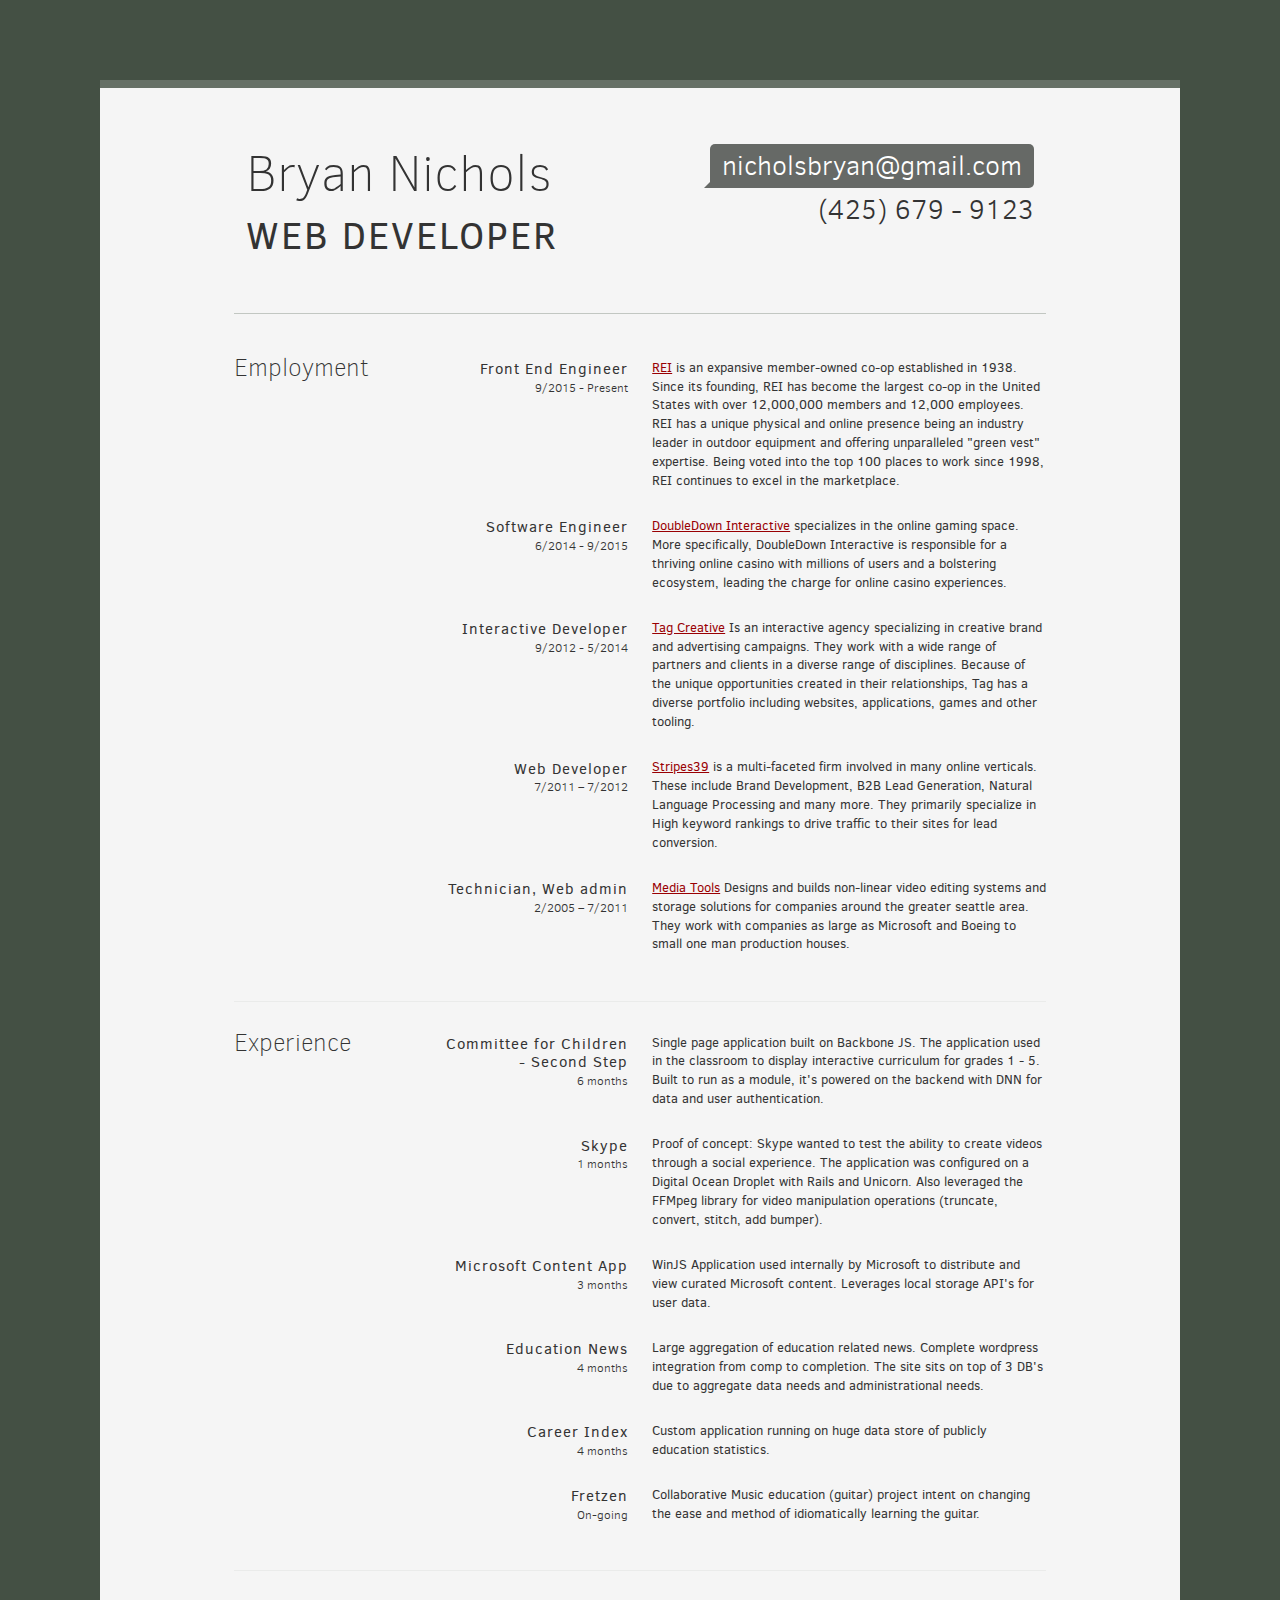
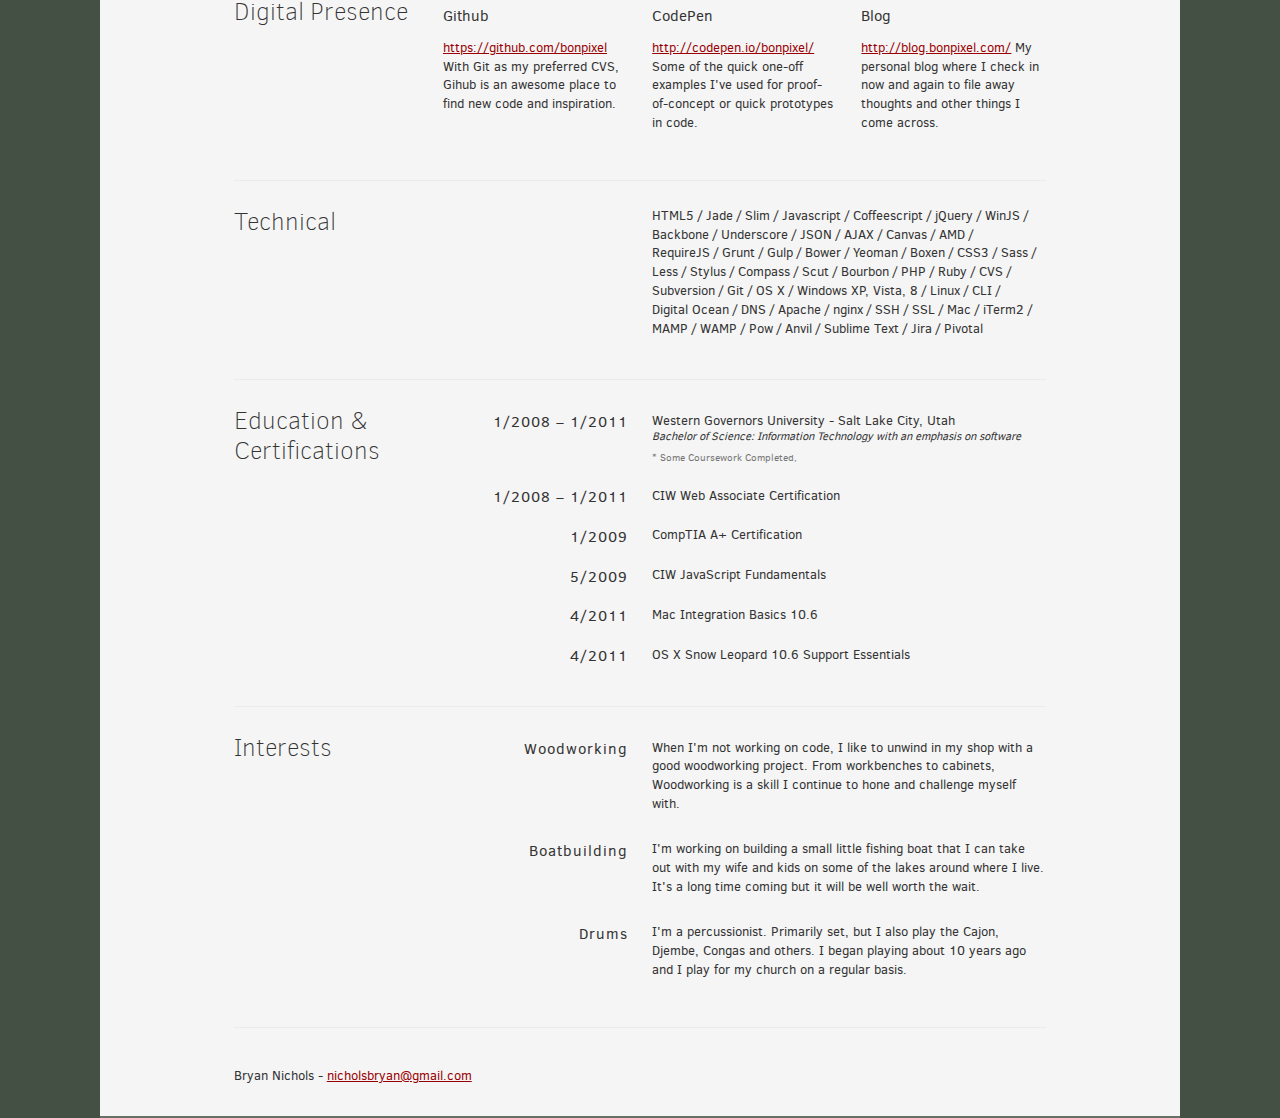
==== info.html @ 6a549ef8 "updating position title" ====
<!DOCTYPE html><html lang="en"><head><title>Bryan Nichols | Web Developer | nicholsbryan@gmail.com</title><meta http-equiv="content-type" content="text/html; charset=utf-8"><meta name="keywords" content=""><meta name="description" content=""><link rel="stylesheet" type="text/css" href="css/normalize.css" media="all"><link rel="stylesheet" type="text/css" href="css/foundation.min.css" media="all"><link rel="stylesheet" type="text/css" href="css/resume.css" media="all"></head><body><div id="doc"><div id="inner"><header id="hd" class="row"><div class="medium-6 small-12 columns"><h1>Bryan Nichols</h1><h2>Web Developer</h2></div><div class="medium-6 small-12 columns"><div class="contact-info"><h3 class="email"><a href="mailto:nicholsbryan@gmail.com" target="_blank" class="action">nicholsbryan@gmail.com</a></h3><h3 class="phone">(425) 679 - 9123</h3></div></div></header><div id="main"><section class="employment row"><div class="row"><div class="small-12 medium-3 columns"><h1>Employment</h1></div><div class="small-12 medium-3 columns"><div class="subtitle position"><h2>Front End Engineer</h2><h3>9/2015 - Present</h3></div></div><div class="medium-6 columns"><div class="description"><p><a href="https://www.rei.com/" target="_blank">REI</a> is an expansive member-owned co-op established in 1938. Since its founding, REI has become the largest co-op in the United States with over 12,000,000 members and 12,000 employees. REI has a unique physical and online presence being an industry leader in outdoor equipment and offering unparalleled "green vest" expertise. Being voted into the top 100 places to work since 1998, REI continues to excel in the marketplace.</p></div></div></div><div class="row"><div class="small-12 medium-3 columns">&nbsp;</div><div class="small-12 medium-3 columns"><div class="subtitle position"><h2>Software Engineer</h2><h3>6/2014 - 9/2015</h3></div></div><div class="medium-6 columns"><div class="description"><p><a href="http://doubledowninteractive.com/" target="_blank">DoubleDown Interactive</a> specializes in the online gaming space. More specifically, DoubleDown Interactive is responsible for a thriving online casino with millions of users and a bolstering ecosystem, leading the charge for online casino experiences.</p></div></div></div><div class="row"><div class="small-12 medium-3 columns">&nbsp;</div><div class="small-12 medium-3 columns"><div class="subtitle position"><h2>Interactive Developer</h2><h3>9/2012 - 5/2014</h3></div></div><div class="medium-6 columns"><div class="description"><p><a href="http://tagcreativestudio.com" target="_blank">Tag Creative</a> Is an interactive agency specializing in creative brand and advertising campaigns. They work with a wide range of partners and clients in a diverse range of disciplines. Because of the unique opportunities created in their relationships, Tag has a diverse portfolio including websites, applications, games and other tooling.</p></div></div></div><div class="row"><div class="small-12 medium-3 columns">&nbsp;</div><div class="small-12 medium-3 columns"><div class="subtitle position"><h2>Web Developer</h2><h3>7/2011 – 7/2012</h3></div></div><div class="medium-6 columns"><div class="description"><p><a href="http://www.stripes39.com/" target="_blank">Stripes39</a> is a multi-faceted firm involved in many online verticals. These include Brand Development, B2B Lead Generation, Natural Language Processing and many more. They primarily specialize in High keyword rankings to drive traffic to their sites for lead conversion.</p></div></div></div><div class="row"><div class="small-12 medium-3 columns">&nbsp;</div><div class="small-12 medium-3 columns"><div class="subtitle position"><h2>Technician, Web admin</h2><h3>2/2005 – 7/2011</h3></div></div><div class="medium-6 columns"><div class="description"><p><a href="http://www.media-tools.com/" target="_blank">Media Tools</a> Designs and builds non-linear video editing systems and storage solutions for companies around the greater seattle area. They work with companies as large as Microsoft and Boeing to small one man production houses.</p></div></div></div></section><section class="experience row"><div class="row"><div class="medium-3 columns"><h1>Experience</h1></div><div class="medium-3 columns"><div class="subtitle position"><h2>Committee for Children - Second Step</h2><h3>6 months</h3></div></div><div class="medium-6 columns"><div class="description"><p>Single page application built on Backbone JS. The application used in the classroom to display interactive curriculum for grades 1 - 5. Built to run as a module, it's powered on the backend with DNN for data and user authentication.</p></div></div></div><div class="row"><div class="small-12 medium-3 columns">&nbsp;</div><div class="small-12 medium-3 columns"><div class="subtitle position"><h2>Skype</h2><h3>1 months</h3></div></div><div class="medium-6 columns"><div class="description"><p>Proof of concept: Skype wanted to test the ability to create videos through a social experience. The application was configured on a Digital Ocean Droplet with Rails and Unicorn. Also leveraged the FFMpeg library for video manipulation operations (truncate, convert, stitch, add bumper).</p></div></div></div><div class="row"><div class="small-12 medium-3 columns">&nbsp;</div><div class="small-12 medium-3 columns"><div class="subtitle position"><h2>Microsoft Content App</h2><h3>3 months</h3></div></div><div class="medium-6 columns"><div class="description"><p>WinJS Application used internally by Microsoft to distribute and view curated Microsoft content. Leverages local storage API's for user data.</p></div></div></div><div class="row"><div class="small-12 medium-3 columns">&nbsp;</div><div class="small-12 medium-3 columns"><div class="subtitle position"><h2>Education News</h2><h3>4 months</h3></div></div><div class="medium-6 columns"><div class="description"><p>Large aggregation of education related news. Complete wordpress integration from comp to completion. The site sits on top of 3 DB's due to aggregate data needs and administrational needs.</p></div></div></div><div class="row"><div class="small-12 medium-3 columns">&nbsp;</div><div class="small-12 medium-3 columns"><div class="subtitle position"><h2>Career Index</h2><h3>4 months</h3></div></div><div class="medium-6 columns"><div class="description"><p>Custom application running on huge data store of publicly education statistics.</p></div></div></div><div class="row"><div class="small-12 medium-3 columns">&nbsp;</div><div class="small-12 medium-3 columns"><div class="subtitle position"><h2>Fretzen</h2><h3>On-going</h3></div></div><div class="medium-6 columns"><div class="description"><p>Collaborative Music education (guitar) project intent on changing the ease and method of idiomatically learning the guitar.</p></div></div></div></section><section class="presence row"><div class="row"><div class="medium-3 columns"><h1>Digital Presence</h1></div><div class="medium-3 columns"><div class="talent"><h2>Github</h2><p><a href="https://github.com/bonpixel" target="_blank">https://github.com/bonpixel</a> With Git as my preferred CVS, Gihub is an awesome place to find new code and inspiration.</p></div></div><div class="medium-3 columns"><div class="talent"><h2>CodePen</h2><p><a href="http://codepen.io/bonpixel/" target="_blank">http://codepen.io/bonpixel/</a> Some of the quick one-off examples I've used for proof-of-concept or quick prototypes in code.</p></div></div><div class="medium-3 columns"><div class="talent"><h2>Blog</h2><p><a href="http://blog.bonpixel.com/" target="_blank">http://blog.bonpixel.com/</a> My personal blog where I check in now and again to file away thoughts and other things I come across.</p></div></div></div></section><section class="technical row"><div class="row"><div class="medium-6 columns"><h1>Technical</h1></div><div class="medium-6 columns"><div class="description"><ul class="tech"><li>HTML5</li><li>Jade</li><li>Slim</li><li>Javascript</li><li>Coffeescript</li><li>jQuery</li><li>WinJS</li><li>Backbone</li><li>Underscore</li><li>JSON</li><li>AJAX</li><li>Canvas</li><li>AMD</li><li>RequireJS</li><li>Grunt</li><li>Gulp</li><li>Bower</li><li>Yeoman</li><li>Boxen</li><li>CSS3</li><li>Sass</li><li>Less</li><li>Stylus</li><li>Compass</li><li>Scut</li><li>Bourbon</li><li>PHP</li><li>Ruby</li><li>CVS</li><li>Subversion</li><li>Git</li><li>OS X</li><li>Windows XP, Vista, 8</li><li>Linux</li><li>CLI</li><li>Digital Ocean</li><li>DNS</li><li>Apache</li><li>nginx</li><li>SSH</li><li>SSL</li><li>Mac</li><li>iTerm2</li><li>MAMP</li><li>WAMP</li><li>Pow</li><li>Anvil</li><li>Sublime Text</li><li>Jira</li><li>Pivotal</li></ul></div></div></div></section><section class="education row"><div class="row"><div class="medium-3 columns"><h1>Education &amp; Certifications</h1></div><div class="medium-3 columns"><div class="subtitle date"><h2>1/2008 – 1/2011</h2></div></div><div class="medium-6 columns"><div class="description"><p>Western Governors University - Salt Lake City, Utah</p><p class="major">Bachelor of Science: Information Technology with an emphasis on software</p><small>* Some Coursework Completed,</small></div></div></div><div class="row"><div class="small-12 medium-3 columns">&nbsp;</div><div class="small-12 medium-3 columns"><div class="subtitle date"><h2>1/2008 – 1/2011</h2></div></div><div class="medium-6 columns"><div class="description"><p>CIW Web Associate Certification</p></div></div></div><div class="row"><div class="small-12 medium-3 columns">&nbsp;</div><div class="small-12 medium-3 columns"><div class="subtitle date"><h2>1/2009</h2></div></div><div class="medium-6 columns"><div class="description"><p>CompTIA A+ Certification</p></div></div></div><div class="row"><div class="small-12 medium-3 columns">&nbsp;</div><div class="small-12 medium-3 columns"><div class="subtitle date"><h2>5/2009</h2></div></div><div class="medium-6 columns"><div class="description"><p>CIW JavaScript Fundamentals</p></div></div></div><div class="row"><div class="small-12 medium-3 columns">&nbsp;</div><div class="small-12 medium-3 columns"><div class="subtitle date"><h2>4/2011</h2></div></div><div class="medium-6 columns"><div class="description"><p>Mac Integration Basics 10.6</p></div></div></div><div class="row"><div class="small-12 medium-3 columns">&nbsp;</div><div class="small-12 medium-3 columns"><div class="subtitle date"><h2>4/2011</h2></div></div><div class="medium-6 columns"><div class="description"><p>OS X Snow Leopard 10.6 Support Essentials</p></div></div></div></section><section class="profile row"><div class="row"><div class="medium-3 columns"><h1>Interests</h1></div><div class="medium-3 columns"><div class="subtitle"><h2>Woodworking</h2></div></div><div class="medium-6 columns"><div class="description"><p>When I'm not working on code, I like to unwind in my shop with a good woodworking project. From workbenches to cabinets, Woodworking is a skill I continue to hone and challenge myself with.</p></div></div></div><div class="row"><div class="small-12 medium-3 columns">&nbsp;</div><div class="small-12 medium-3 columns"><div class="subtitle"><h2>Boatbuilding</h2></div></div><div class="medium-6 columns"><div class="description"><p>I'm working on building a small little fishing boat that I can take out with my wife and kids on some of the lakes around where I live. It's a long time coming but it will be well worth the wait.</p></div></div></div><div class="row"><div class="small-12 medium-3 columns">&nbsp;</div><div class="small-12 medium-3 columns"><div class="subtitle"><h2>Drums</h2></div></div><div class="medium-6 columns"><div class="description"><p>I'm a percussionist. Primarily set, but I also play the Cajon, Djembe, Congas and others. I began playing about 10 years ago and I play for my church on a regular basis.</p></div></div></div></section></div><footer class="row"><div class="small-12 medium-12 large-12 columns"></div><p>Bryan Nichols - <a href="mailto:nicholsbryan@gmail.com" target="_blank">nicholsbryan@gmail.com</a></p></footer></div></div><script>(function(i,s,o,g,r,a,m){i['GoogleAnalyticsObject']=r;i[r]=i[r]||function(){
(i[r].q=i[r].q||[]).push(arguments)},i[r].l=1*new Date();a=s.createElement(o),
m=s.getElementsByTagName(o)[0];a.async=1;a.src=g;m.parentNode.insertBefore(a,m)
})(window,document,'script','//www.google-analytics.com/analytics.js','ga');
ga('create', 'UA-7046811-2', 'bonpixel.com');
ga('send', 'pageview');</script><script src="js/riveted.min.js"></script><script>riveted.init({ nonInteraction: false });</script></body></html>
---- css/resume.css ----
﻿@font-face{font-family:"clear_sansbold";src:url("../font/clearsans/ClearSans-Bold-webfont.eot");src:url("../font/clearsans/ClearSans-Bold-webfont.eot?#iefix") format("embedded-opentype"),url("../font/clearsans/ClearSans-Bold-webfont.woff") format("woff"),url("../font/clearsans/ClearSans-Bold-webfont.ttf") format("truetype"),url("../font/clearsans/ClearSans-Bold-webfont.svg#clear_sansbold") format("svg");font-weight:normal;font-style:normal}@font-face{font-family:"clear_sansbold_italic";src:url("../font/clearsans/ClearSans-BoldItalic-webfont.eot");src:url("../font/clearsans/ClearSans-BoldItalic-webfont.eot?#iefix") format("embedded-opentype"),url("../font/clearsans/ClearSans-BoldItalic-webfont.woff") format("woff"),url("../font/clearsans/ClearSans-BoldItalic-webfont.ttf") format("truetype"),url("../font/clearsans/ClearSans-BoldItalic-webfont.svg#clear_sansbold_italic") format("svg");font-weight:normal;font-style:normal}@font-face{font-family:"clear_sansitalic";src:url("../font/clearsans/ClearSans-Italic-webfont.eot");src:url("../font/clearsans/ClearSans-Italic-webfont.eot?#iefix") format("embedded-opentype"),url("../font/clearsans/ClearSans-Italic-webfont.woff") format("woff"),url("../font/clearsans/ClearSans-Italic-webfont.ttf") format("truetype"),url("../font/clearsans/ClearSans-Italic-webfont.svg#clear_sansitalic") format("svg");font-weight:normal;font-style:normal}@font-face{font-family:"clear_sans_lightregular";src:url("../font/clearsans/ClearSans-Light-webfont.eot");src:url("../font/clearsans/ClearSans-Light-webfont.eot?#iefix") format("embedded-opentype"),url("../font/clearsans/ClearSans-Light-webfont.woff") format("woff"),url("../font/clearsans/ClearSans-Light-webfont.ttf") format("truetype"),url("../font/clearsans/ClearSans-Light-webfont.svg#clear_sans_lightregular") format("svg");font-weight:normal;font-style:normal}@font-face{font-family:"clear_sans_mediumregular";src:url("../font/clearsans/ClearSans-Medium-webfont.eot");src:url("../font/clearsans/ClearSans-Medium-webfont.eot?#iefix") format("embedded-opentype"),url("../font/clearsans/ClearSans-Medium-webfont.woff") format("woff"),url("../font/clearsans/ClearSans-Medium-webfont.ttf") format("truetype"),url("../font/clearsans/ClearSans-Medium-webfont.svg#clear_sans_mediumregular") format("svg");font-weight:normal;font-style:normal}@font-face{font-family:"clear_sans_mediumitalic";src:url("../font/clearsans/ClearSans-MediumItalic-webfont.eot");src:url("../font/clearsans/ClearSans-MediumItalic-webfont.eot?#iefix") format("embedded-opentype"),url("../font/clearsans/ClearSans-MediumItalic-webfont.woff") format("woff"),url("../font/clearsans/ClearSans-MediumItalic-webfont.ttf") format("truetype"),url("../font/clearsans/ClearSans-MediumItalic-webfont.svg#clear_sans_mediumitalic") format("svg");font-weight:normal;font-style:normal}@font-face{font-family:"clear_sansregular";src:url("../font/clearsans/ClearSans-Regular-webfont.eot");src:url("../font/clearsans/ClearSans-Regular-webfont.eot?#iefix") format("embedded-opentype"),url("../font/clearsans/ClearSans-Regular-webfont.woff") format("woff"),url("../font/clearsans/ClearSans-Regular-webfont.ttf") format("truetype"),url("../font/clearsans/ClearSans-Regular-webfont.svg#clear_sansregular") format("svg");font-weight:normal;font-style:normal}@font-face{font-family:"clear_sans_thinregular";src:url("../font/clearsans/ClearSans-Thin-webfont.eot");src:url("../font/clearsans/ClearSans-Thin-webfont.eot?#iefix") format("embedded-opentype"),url("../font/clearsans/ClearSans-Thin-webfont.woff") format("woff"),url("../font/clearsans/ClearSans-Thin-webfont.ttf") format("truetype"),url("../font/clearsans/ClearSans-Thin-webfont.svg#clear_sans_thinregular") format("svg");font-weight:normal;font-style:normal}#doc{width:1080px;max-width:100%;margin:0 auto}#inner{padding:10px 20px;margin:80px auto;background:#f5f5f5;border:solid #667066;border-width:8px 0 2px 0}section{padding-bottom:2em;border-bottom:1px solid #eaebea}section.row{margin-top:2em}#hd{margin:0 auto 3em auto;padding-top:3.5em;padding-bottom:3.5em;border-bottom:1px solid #c2c7c2}#hd h2{text-transform:uppercase;letter-spacing:2px}#hd .contact-info h3{margin-top:0;margin-bottom:0;float:right}@media screen and (max-width: 750px) and (min-width: 641px){#hd .contact-info h3{font-size:1.377rem}}@media screen and (max-width: 640px){#hd .small-12{margin-bottom:1em;text-align:center}#hd .contact-info{margin-top:30px}#hd .contact-info h3{float:none}#hd .email,#hd .phone{text-align:center;font-size:1rem}#hd .email{margin-bottom:-10px}}#main{margin-bottom:2em}a.action{display:inline-block;background:#666966;color:#fff;padding:6px 12px 6px 12px;margin-bottom:6px;text-decoration:none;border-radius:5px 5px 5px 0;position:relative;margin-left:6px}a.action:before{border-bottom:3px solid #666966;border-top:3px solid transparent;border-left:3px solid transparent;border-right:3px solid #666966;width:0;height:0;position:absolute;left:-6px;bottom:0;color:#666966;content:" "}a.action:hover:before{border-bottom:3px solid #222;border-top:3px solid transparent;border-left:3px solid transparent;border-right:3px solid #222}a.action:hover{background:#222}body{background-color:#445044;font-size:13px;font-family:"clear_sansregular",sans-serif;font-weight:400;line-height:1.45;color:#333}p{margin-bottom:1.3rem;font-family:"clear_sansregular",sans-serif}h1,h2,h3,h4{font-family:"clear_sans_thinregular",sans-serif;margin:1.414rem 0 0.5rem;font-weight:inherit;line-height:1.2;margin-top:10px}h1{margin-top:0;font-size:3.157rem}h2{font-size:2.369rem;font-family:"clear_sansregular",sans-serif}h3{font-size:1.677rem;font-family:"clear_sans_lightregular",sans-serif}h4{font-size:1.333rem}small,.font_small{font-size:0.75rem}a{color:#990003;-ms-word-break:break-all;word-break:break-all;word-break:break-word;-webkit-hyphens:auto;-moz-hyphens:auto;hyphens:auto}a:hover{text-decoration:none}strong{font-weight:bold}li{line-height:24px;border-bottom:1px solid #ccc}section h1{font-size:1.56rem}@media screen and (max-width: 640px){section h1{font-size:2.52rem;margin-bottom:1em;text-align:center}}section h2{font-size:0.96rem}section h3{font-size:0.72rem}section small{font-size:0.6rem;color:#777}section .subtitle{margin-bottom:0.9rem}section .subtitle h2,section .subtitle h3{text-align:right}@media screen and (max-width: 640px){section .subtitle h2,section .subtitle h3{text-align:left}}section .subtitle h2{margin-top:7px;font-weight:500;letter-spacing:1px}section .subtitle h3{margin-top:-5px;font-weight:italic}@media screen and (max-width: 640px){section .subtitle{margin-bottom:0.3rem}section .subtitle h3{margin-bottom:0}}section .description{margin-bottom:0.9rem}section .description p{margin-top:0.35rem}.job{position:relative;margin-bottom:1em;padding-bottom:1em;border-bottom:1px solid #ccc}.job h4{position:absolute;top:0.35em;right:0}.job p{margin:0.75em 0 3em 0}.education .description p{margin-bottom:0.15rem}.education .description p:first-child{margin-bottom:-7px}.education .description .major{font-size:0.7rem;font-style:italic}.tech{margin:0;padding:0}.tech li{display:inline-block;text-decoration:none;border:none;list-style-type:none;line-height:1em;margin-right:3px}.tech li:after{margin-left:3px;content:"/"}.tech li:last-child:after{content:""}
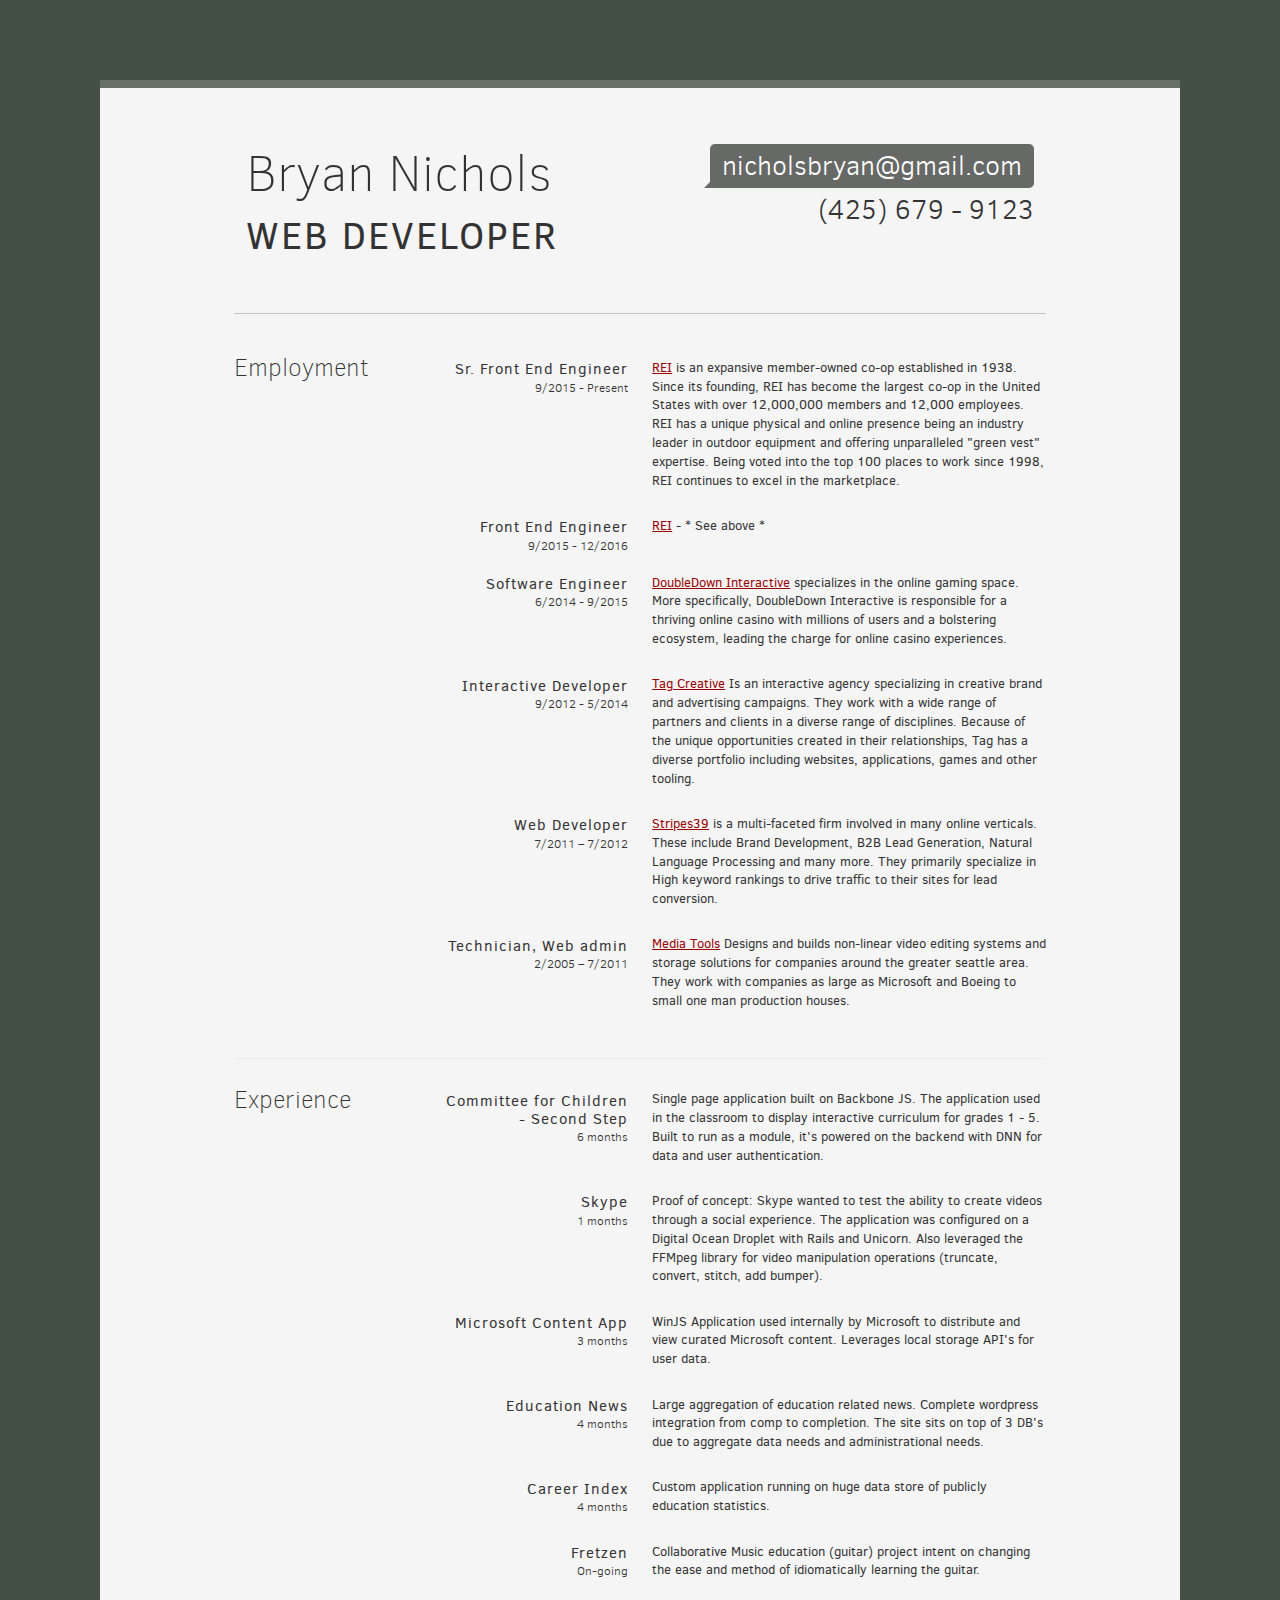
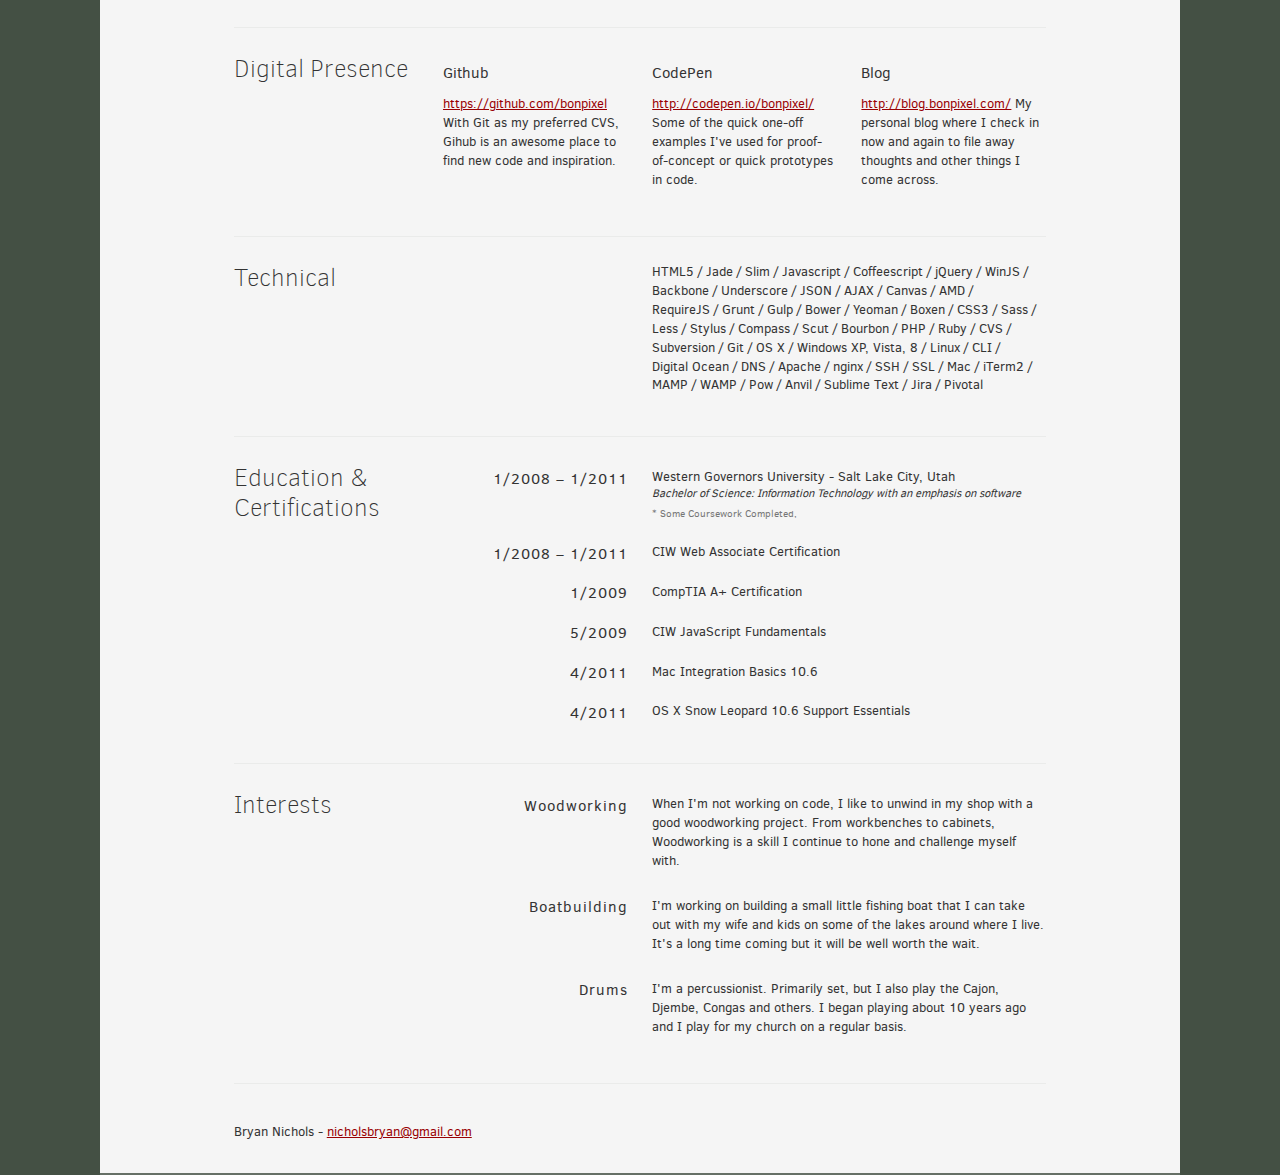
==== commit 595bf217: "updating experience" ====
--- a/info.html
+++ b/info.html
@@ -1,4 +1,4 @@
-<!DOCTYPE html><html lang="en"><head><title>Bryan Nichols | Web Developer | nicholsbryan@gmail.com</title><meta http-equiv="content-type" content="text/html; charset=utf-8"><meta name="keywords" content=""><meta name="description" content=""><link rel="stylesheet" type="text/css" href="css/normalize.css" media="all"><link rel="stylesheet" type="text/css" href="css/foundation.min.css" media="all"><link rel="stylesheet" type="text/css" href="css/resume.css" media="all"></head><body><div id="doc"><div id="inner"><header id="hd" class="row"><div class="medium-6 small-12 columns"><h1>Bryan Nichols</h1><h2>Web Developer</h2></div><div class="medium-6 small-12 columns"><div class="contact-info"><h3 class="email"><a href="mailto:nicholsbryan@gmail.com" target="_blank" class="action">nicholsbryan@gmail.com</a></h3><h3 class="phone">(425) 679 - 9123</h3></div></div></header><div id="main"><section class="employment row"><div class="row"><div class="small-12 medium-3 columns"><h1>Employment</h1></div><div class="small-12 medium-3 columns"><div class="subtitle position"><h2>Front End Engineer</h2><h3>9/2015 - Present</h3></div></div><div class="medium-6 columns"><div class="description"><p><a href="https://www.rei.com/" target="_blank">REI</a> is an expansive member-owned co-op established in 1938. Since its founding, REI has become the largest co-op in the United States with over 12,000,000 members and 12,000 employees. REI has a unique physical and online presence being an industry leader in outdoor equipment and offering unparalleled "green vest" expertise. Being voted into the top 100 places to work since 1998, REI continues to excel in the marketplace.</p></div></div></div><div class="row"><div class="small-12 medium-3 columns">&nbsp;</div><div class="small-12 medium-3 columns"><div class="subtitle position"><h2>Software Engineer</h2><h3>6/2014 - 9/2015</h3></div></div><div class="medium-6 columns"><div class="description"><p><a href="http://doubledowninteractive.com/" target="_blank">DoubleDown Interactive</a> specializes in the online gaming space. More specifically, DoubleDown Interactive is responsible for a thriving online casino with millions of users and a bolstering ecosystem, leading the charge for online casino experiences.</p></div></div></div><div class="row"><div class="small-12 medium-3 columns">&nbsp;</div><div class="small-12 medium-3 columns"><div class="subtitle position"><h2>Interactive Developer</h2><h3>9/2012 - 5/2014</h3></div></div><div class="medium-6 columns"><div class="description"><p><a href="http://tagcreativestudio.com" target="_blank">Tag Creative</a> Is an interactive agency specializing in creative brand and advertising campaigns. They work with a wide range of partners and clients in a diverse range of disciplines. Because of the unique opportunities created in their relationships, Tag has a diverse portfolio including websites, applications, games and other tooling.</p></div></div></div><div class="row"><div class="small-12 medium-3 columns">&nbsp;</div><div class="small-12 medium-3 columns"><div class="subtitle position"><h2>Web Developer</h2><h3>7/2011 – 7/2012</h3></div></div><div class="medium-6 columns"><div class="description"><p><a href="http://www.stripes39.com/" target="_blank">Stripes39</a> is a multi-faceted firm involved in many online verticals. These include Brand Development, B2B Lead Generation, Natural Language Processing and many more. They primarily specialize in High keyword rankings to drive traffic to their sites for lead conversion.</p></div></div></div><div class="row"><div class="small-12 medium-3 columns">&nbsp;</div><div class="small-12 medium-3 columns"><div class="subtitle position"><h2>Technician, Web admin</h2><h3>2/2005 – 7/2011</h3></div></div><div class="medium-6 columns"><div class="description"><p><a href="http://www.media-tools.com/" target="_blank">Media Tools</a> Designs and builds non-linear video editing systems and storage solutions for companies around the greater seattle area. They work with companies as large as Microsoft and Boeing to small one man production houses.</p></div></div></div></section><section class="experience row"><div class="row"><div class="medium-3 columns"><h1>Experience</h1></div><div class="medium-3 columns"><div class="subtitle position"><h2>Committee for Children - Second Step</h2><h3>6 months</h3></div></div><div class="medium-6 columns"><div class="description"><p>Single page application built on Backbone JS. The application used in the classroom to display interactive curriculum for grades 1 - 5. Built to run as a module, it's powered on the backend with DNN for data and user authentication.</p></div></div></div><div class="row"><div class="small-12 medium-3 columns">&nbsp;</div><div class="small-12 medium-3 columns"><div class="subtitle position"><h2>Skype</h2><h3>1 months</h3></div></div><div class="medium-6 columns"><div class="description"><p>Proof of concept: Skype wanted to test the ability to create videos through a social experience. The application was configured on a Digital Ocean Droplet with Rails and Unicorn. Also leveraged the FFMpeg library for video manipulation operations (truncate, convert, stitch, add bumper).</p></div></div></div><div class="row"><div class="small-12 medium-3 columns">&nbsp;</div><div class="small-12 medium-3 columns"><div class="subtitle position"><h2>Microsoft Content App</h2><h3>3 months</h3></div></div><div class="medium-6 columns"><div class="description"><p>WinJS Application used internally by Microsoft to distribute and view curated Microsoft content. Leverages local storage API's for user data.</p></div></div></div><div class="row"><div class="small-12 medium-3 columns">&nbsp;</div><div class="small-12 medium-3 columns"><div class="subtitle position"><h2>Education News</h2><h3>4 months</h3></div></div><div class="medium-6 columns"><div class="description"><p>Large aggregation of education related news. Complete wordpress integration from comp to completion. The site sits on top of 3 DB's due to aggregate data needs and administrational needs.</p></div></div></div><div class="row"><div class="small-12 medium-3 columns">&nbsp;</div><div class="small-12 medium-3 columns"><div class="subtitle position"><h2>Career Index</h2><h3>4 months</h3></div></div><div class="medium-6 columns"><div class="description"><p>Custom application running on huge data store of publicly education statistics.</p></div></div></div><div class="row"><div class="small-12 medium-3 columns">&nbsp;</div><div class="small-12 medium-3 columns"><div class="subtitle position"><h2>Fretzen</h2><h3>On-going</h3></div></div><div class="medium-6 columns"><div class="description"><p>Collaborative Music education (guitar) project intent on changing the ease and method of idiomatically learning the guitar.</p></div></div></div></section><section class="presence row"><div class="row"><div class="medium-3 columns"><h1>Digital Presence</h1></div><div class="medium-3 columns"><div class="talent"><h2>Github</h2><p><a href="https://github.com/bonpixel" target="_blank">https://github.com/bonpixel</a> With Git as my preferred CVS, Gihub is an awesome place to find new code and inspiration.</p></div></div><div class="medium-3 columns"><div class="talent"><h2>CodePen</h2><p><a href="http://codepen.io/bonpixel/" target="_blank">http://codepen.io/bonpixel/</a> Some of the quick one-off examples I've used for proof-of-concept or quick prototypes in code.</p></div></div><div class="medium-3 columns"><div class="talent"><h2>Blog</h2><p><a href="http://blog.bonpixel.com/" target="_blank">http://blog.bonpixel.com/</a> My personal blog where I check in now and again to file away thoughts and other things I come across.</p></div></div></div></section><section class="technical row"><div class="row"><div class="medium-6 columns"><h1>Technical</h1></div><div class="medium-6 columns"><div class="description"><ul class="tech"><li>HTML5</li><li>Jade</li><li>Slim</li><li>Javascript</li><li>Coffeescript</li><li>jQuery</li><li>WinJS</li><li>Backbone</li><li>Underscore</li><li>JSON</li><li>AJAX</li><li>Canvas</li><li>AMD</li><li>RequireJS</li><li>Grunt</li><li>Gulp</li><li>Bower</li><li>Yeoman</li><li>Boxen</li><li>CSS3</li><li>Sass</li><li>Less</li><li>Stylus</li><li>Compass</li><li>Scut</li><li>Bourbon</li><li>PHP</li><li>Ruby</li><li>CVS</li><li>Subversion</li><li>Git</li><li>OS X</li><li>Windows XP, Vista, 8</li><li>Linux</li><li>CLI</li><li>Digital Ocean</li><li>DNS</li><li>Apache</li><li>nginx</li><li>SSH</li><li>SSL</li><li>Mac</li><li>iTerm2</li><li>MAMP</li><li>WAMP</li><li>Pow</li><li>Anvil</li><li>Sublime Text</li><li>Jira</li><li>Pivotal</li></ul></div></div></div></section><section class="education row"><div class="row"><div class="medium-3 columns"><h1>Education &amp; Certifications</h1></div><div class="medium-3 columns"><div class="subtitle date"><h2>1/2008 – 1/2011</h2></div></div><div class="medium-6 columns"><div class="description"><p>Western Governors University - Salt Lake City, Utah</p><p class="major">Bachelor of Science: Information Technology with an emphasis on software</p><small>* Some Coursework Completed,</small></div></div></div><div class="row"><div class="small-12 medium-3 columns">&nbsp;</div><div class="small-12 medium-3 columns"><div class="subtitle date"><h2>1/2008 – 1/2011</h2></div></div><div class="medium-6 columns"><div class="description"><p>CIW Web Associate Certification</p></div></div></div><div class="row"><div class="small-12 medium-3 columns">&nbsp;</div><div class="small-12 medium-3 columns"><div class="subtitle date"><h2>1/2009</h2></div></div><div class="medium-6 columns"><div class="description"><p>CompTIA A+ Certification</p></div></div></div><div class="row"><div class="small-12 medium-3 columns">&nbsp;</div><div class="small-12 medium-3 columns"><div class="subtitle date"><h2>5/2009</h2></div></div><div class="medium-6 columns"><div class="description"><p>CIW JavaScript Fundamentals</p></div></div></div><div class="row"><div class="small-12 medium-3 columns">&nbsp;</div><div class="small-12 medium-3 columns"><div class="subtitle date"><h2>4/2011</h2></div></div><div class="medium-6 columns"><div class="description"><p>Mac Integration Basics 10.6</p></div></div></div><div class="row"><div class="small-12 medium-3 columns">&nbsp;</div><div class="small-12 medium-3 columns"><div class="subtitle date"><h2>4/2011</h2></div></div><div class="medium-6 columns"><div class="description"><p>OS X Snow Leopard 10.6 Support Essentials</p></div></div></div></section><section class="profile row"><div class="row"><div class="medium-3 columns"><h1>Interests</h1></div><div class="medium-3 columns"><div class="subtitle"><h2>Woodworking</h2></div></div><div class="medium-6 columns"><div class="description"><p>When I'm not working on code, I like to unwind in my shop with a good woodworking project. From workbenches to cabinets, Woodworking is a skill I continue to hone and challenge myself with.</p></div></div></div><div class="row"><div class="small-12 medium-3 columns">&nbsp;</div><div class="small-12 medium-3 columns"><div class="subtitle"><h2>Boatbuilding</h2></div></div><div class="medium-6 columns"><div class="description"><p>I'm working on building a small little fishing boat that I can take out with my wife and kids on some of the lakes around where I live. It's a long time coming but it will be well worth the wait.</p></div></div></div><div class="row"><div class="small-12 medium-3 columns">&nbsp;</div><div class="small-12 medium-3 columns"><div class="subtitle"><h2>Drums</h2></div></div><div class="medium-6 columns"><div class="description"><p>I'm a percussionist. Primarily set, but I also play the Cajon, Djembe, Congas and others. I began playing about 10 years ago and I play for my church on a regular basis.</p></div></div></div></section></div><footer class="row"><div class="small-12 medium-12 large-12 columns"></div><p>Bryan Nichols - <a href="mailto:nicholsbryan@gmail.com" target="_blank">nicholsbryan@gmail.com</a></p></footer></div></div><script>(function(i,s,o,g,r,a,m){i['GoogleAnalyticsObject']=r;i[r]=i[r]||function(){
+<!DOCTYPE html><html lang="en"><head><title>Bryan Nichols | Web Developer | nicholsbryan@gmail.com</title><meta http-equiv="content-type" content="text/html; charset=utf-8"><meta name="keywords" content=""><meta name="description" content=""><meta name="viewport" content="width=device-width, initial-scale=1"><link rel="stylesheet" type="text/css" href="css/normalize.css" media="all"><link rel="stylesheet" type="text/css" href="css/foundation.min.css" media="all"><link rel="stylesheet" type="text/css" href="css/resume.css" media="all"></head><body><div id="doc"><div id="inner"><header id="hd" class="row"><div class="medium-6 small-12 columns"><h1>Bryan Nichols</h1><h2>Web Developer</h2></div><div class="medium-6 small-12 columns"><div class="contact-info"><h3 class="email"><a href="mailto:nicholsbryan@gmail.com" target="_blank" class="action">nicholsbryan@gmail.com</a></h3><h3 class="phone">(425) 679 - 9123</h3></div></div></header><div id="main"><section class="employment row"><div class="row"><div class="small-12 medium-3 columns"><h1>Employment</h1></div><div class="small-12 medium-3 columns"><div class="subtitle position"><h2>Sr. Front End Engineer</h2><h3>9/2015 - Present</h3></div></div><div class="medium-6 columns"><div class="description"><p><a href="https://www.rei.com/" target="_blank">REI</a> is an expansive member-owned co-op established in 1938. Since its founding, REI has become the largest co-op in the United States with over 12,000,000 members and 12,000 employees. REI has a unique physical and online presence being an industry leader in outdoor equipment and offering unparalleled "green vest" expertise. Being voted into the top 100 places to work since 1998, REI continues to excel in the marketplace.</p></div></div></div><div class="row"><div class="small-12 medium-3 columns">&nbsp;</div><div class="small-12 medium-3 columns"><div class="subtitle position"><h2>Front End Engineer</h2><h3>9/2015 - 12/2016</h3></div></div><div class="medium-6 columns"><div class="description"><p><a href="https://www.rei.com/" target="_blank">REI</a> - * See above *</p></div></div></div><div class="row"><div class="small-12 medium-3 columns">&nbsp;</div><div class="small-12 medium-3 columns"><div class="subtitle position"><h2>Software Engineer</h2><h3>6/2014 - 9/2015</h3></div></div><div class="medium-6 columns"><div class="description"><p><a href="http://doubledowninteractive.com/" target="_blank">DoubleDown Interactive</a> specializes in the online gaming space. More specifically, DoubleDown Interactive is responsible for a thriving online casino with millions of users and a bolstering ecosystem, leading the charge for online casino experiences.</p></div></div></div><div class="row"><div class="small-12 medium-3 columns">&nbsp;</div><div class="small-12 medium-3 columns"><div class="subtitle position"><h2>Interactive Developer</h2><h3>9/2012 - 5/2014</h3></div></div><div class="medium-6 columns"><div class="description"><p><a href="http://tagcreativestudio.com" target="_blank">Tag Creative</a> Is an interactive agency specializing in creative brand and advertising campaigns. They work with a wide range of partners and clients in a diverse range of disciplines. Because of the unique opportunities created in their relationships, Tag has a diverse portfolio including websites, applications, games and other tooling.</p></div></div></div><div class="row"><div class="small-12 medium-3 columns">&nbsp;</div><div class="small-12 medium-3 columns"><div class="subtitle position"><h2>Web Developer</h2><h3>7/2011 – 7/2012</h3></div></div><div class="medium-6 columns"><div class="description"><p><a href="http://www.stripes39.com/" target="_blank">Stripes39</a> is a multi-faceted firm involved in many online verticals. These include Brand Development, B2B Lead Generation, Natural Language Processing and many more. They primarily specialize in High keyword rankings to drive traffic to their sites for lead conversion.</p></div></div></div><div class="row"><div class="small-12 medium-3 columns">&nbsp;</div><div class="small-12 medium-3 columns"><div class="subtitle position"><h2>Technician, Web admin</h2><h3>2/2005 – 7/2011</h3></div></div><div class="medium-6 columns"><div class="description"><p><a href="http://www.media-tools.com/" target="_blank">Media Tools</a> Designs and builds non-linear video editing systems and storage solutions for companies around the greater seattle area. They work with companies as large as Microsoft and Boeing to small one man production houses.</p></div></div></div></section><section class="experience row"><div class="row"><div class="medium-3 columns"><h1>Experience</h1></div><div class="medium-3 columns"><div class="subtitle position"><h2>Committee for Children - Second Step</h2><h3>6 months</h3></div></div><div class="medium-6 columns"><div class="description"><p>Single page application built on Backbone JS. The application used in the classroom to display interactive curriculum for grades 1 - 5. Built to run as a module, it's powered on the backend with DNN for data and user authentication.</p></div></div></div><div class="row"><div class="small-12 medium-3 columns">&nbsp;</div><div class="small-12 medium-3 columns"><div class="subtitle position"><h2>Skype</h2><h3>1 months</h3></div></div><div class="medium-6 columns"><div class="description"><p>Proof of concept: Skype wanted to test the ability to create videos through a social experience. The application was configured on a Digital Ocean Droplet with Rails and Unicorn. Also leveraged the FFMpeg library for video manipulation operations (truncate, convert, stitch, add bumper).</p></div></div></div><div class="row"><div class="small-12 medium-3 columns">&nbsp;</div><div class="small-12 medium-3 columns"><div class="subtitle position"><h2>Microsoft Content App</h2><h3>3 months</h3></div></div><div class="medium-6 columns"><div class="description"><p>WinJS Application used internally by Microsoft to distribute and view curated Microsoft content. Leverages local storage API's for user data.</p></div></div></div><div class="row"><div class="small-12 medium-3 columns">&nbsp;</div><div class="small-12 medium-3 columns"><div class="subtitle position"><h2>Education News</h2><h3>4 months</h3></div></div><div class="medium-6 columns"><div class="description"><p>Large aggregation of education related news. Complete wordpress integration from comp to completion. The site sits on top of 3 DB's due to aggregate data needs and administrational needs.</p></div></div></div><div class="row"><div class="small-12 medium-3 columns">&nbsp;</div><div class="small-12 medium-3 columns"><div class="subtitle position"><h2>Career Index</h2><h3>4 months</h3></div></div><div class="medium-6 columns"><div class="description"><p>Custom application running on huge data store of publicly education statistics.</p></div></div></div><div class="row"><div class="small-12 medium-3 columns">&nbsp;</div><div class="small-12 medium-3 columns"><div class="subtitle position"><h2>Fretzen</h2><h3>On-going</h3></div></div><div class="medium-6 columns"><div class="description"><p>Collaborative Music education (guitar) project intent on changing the ease and method of idiomatically learning the guitar.</p></div></div></div></section><section class="presence row"><div class="row"><div class="medium-3 columns"><h1>Digital Presence</h1></div><div class="medium-3 columns"><div class="talent"><h2>Github</h2><p><a href="https://github.com/bonpixel" target="_blank">https://github.com/bonpixel</a> With Git as my preferred CVS, Gihub is an awesome place to find new code and inspiration.</p></div></div><div class="medium-3 columns"><div class="talent"><h2>CodePen</h2><p><a href="http://codepen.io/bonpixel/" target="_blank">http://codepen.io/bonpixel/</a> Some of the quick one-off examples I've used for proof-of-concept or quick prototypes in code.</p></div></div><div class="medium-3 columns"><div class="talent"><h2>Blog</h2><p><a href="http://blog.bonpixel.com/" target="_blank">http://blog.bonpixel.com/</a> My personal blog where I check in now and again to file away thoughts and other things I come across.</p></div></div></div></section><section class="technical row"><div class="row"><div class="medium-6 columns"><h1>Technical</h1></div><div class="medium-6 columns"><div class="description"><ul class="tech"><li>HTML5</li><li>Jade</li><li>Slim</li><li>Javascript</li><li>Coffeescript</li><li>jQuery</li><li>WinJS</li><li>Backbone</li><li>Underscore</li><li>JSON</li><li>AJAX</li><li>Canvas</li><li>AMD</li><li>RequireJS</li><li>Grunt</li><li>Gulp</li><li>Bower</li><li>Yeoman</li><li>Boxen</li><li>CSS3</li><li>Sass</li><li>Less</li><li>Stylus</li><li>Compass</li><li>Scut</li><li>Bourbon</li><li>PHP</li><li>Ruby</li><li>CVS</li><li>Subversion</li><li>Git</li><li>OS X</li><li>Windows XP, Vista, 8</li><li>Linux</li><li>CLI</li><li>Digital Ocean</li><li>DNS</li><li>Apache</li><li>nginx</li><li>SSH</li><li>SSL</li><li>Mac</li><li>iTerm2</li><li>MAMP</li><li>WAMP</li><li>Pow</li><li>Anvil</li><li>Sublime Text</li><li>Jira</li><li>Pivotal</li></ul></div></div></div></section><section class="education row"><div class="row"><div class="medium-3 columns"><h1>Education &amp; Certifications</h1></div><div class="medium-3 columns"><div class="subtitle date"><h2>1/2008 – 1/2011</h2></div></div><div class="medium-6 columns"><div class="description"><p>Western Governors University - Salt Lake City, Utah</p><p class="major">Bachelor of Science: Information Technology with an emphasis on software</p><small>* Some Coursework Completed,</small></div></div></div><div class="row"><div class="small-12 medium-3 columns">&nbsp;</div><div class="small-12 medium-3 columns"><div class="subtitle date"><h2>1/2008 – 1/2011</h2></div></div><div class="medium-6 columns"><div class="description"><p>CIW Web Associate Certification</p></div></div></div><div class="row"><div class="small-12 medium-3 columns">&nbsp;</div><div class="small-12 medium-3 columns"><div class="subtitle date"><h2>1/2009</h2></div></div><div class="medium-6 columns"><div class="description"><p>CompTIA A+ Certification</p></div></div></div><div class="row"><div class="small-12 medium-3 columns">&nbsp;</div><div class="small-12 medium-3 columns"><div class="subtitle date"><h2>5/2009</h2></div></div><div class="medium-6 columns"><div class="description"><p>CIW JavaScript Fundamentals</p></div></div></div><div class="row"><div class="small-12 medium-3 columns">&nbsp;</div><div class="small-12 medium-3 columns"><div class="subtitle date"><h2>4/2011</h2></div></div><div class="medium-6 columns"><div class="description"><p>Mac Integration Basics 10.6</p></div></div></div><div class="row"><div class="small-12 medium-3 columns">&nbsp;</div><div class="small-12 medium-3 columns"><div class="subtitle date"><h2>4/2011</h2></div></div><div class="medium-6 columns"><div class="description"><p>OS X Snow Leopard 10.6 Support Essentials</p></div></div></div></section><section class="profile row"><div class="row"><div class="medium-3 columns"><h1>Interests</h1></div><div class="medium-3 columns"><div class="subtitle"><h2>Woodworking</h2></div></div><div class="medium-6 columns"><div class="description"><p>When I'm not working on code, I like to unwind in my shop with a good woodworking project. From workbenches to cabinets, Woodworking is a skill I continue to hone and challenge myself with.</p></div></div></div><div class="row"><div class="small-12 medium-3 columns">&nbsp;</div><div class="small-12 medium-3 columns"><div class="subtitle"><h2>Boatbuilding</h2></div></div><div class="medium-6 columns"><div class="description"><p>I'm working on building a small little fishing boat that I can take out with my wife and kids on some of the lakes around where I live. It's a long time coming but it will be well worth the wait.</p></div></div></div><div class="row"><div class="small-12 medium-3 columns">&nbsp;</div><div class="small-12 medium-3 columns"><div class="subtitle"><h2>Drums</h2></div></div><div class="medium-6 columns"><div class="description"><p>I'm a percussionist. Primarily set, but I also play the Cajon, Djembe, Congas and others. I began playing about 10 years ago and I play for my church on a regular basis.</p></div></div></div></section></div><footer class="row"><div class="small-12 medium-12 large-12 columns"></div><p>Bryan Nichols - <a href="mailto:nicholsbryan@gmail.com" target="_blank">nicholsbryan@gmail.com</a></p></footer></div></div><script>(function(i,s,o,g,r,a,m){i['GoogleAnalyticsObject']=r;i[r]=i[r]||function(){
 (i[r].q=i[r].q||[]).push(arguments)},i[r].l=1*new Date();a=s.createElement(o),
 m=s.getElementsByTagName(o)[0];a.async=1;a.src=g;m.parentNode.insertBefore(a,m)
 })(window,document,'script','//www.google-analytics.com/analytics.js','ga');
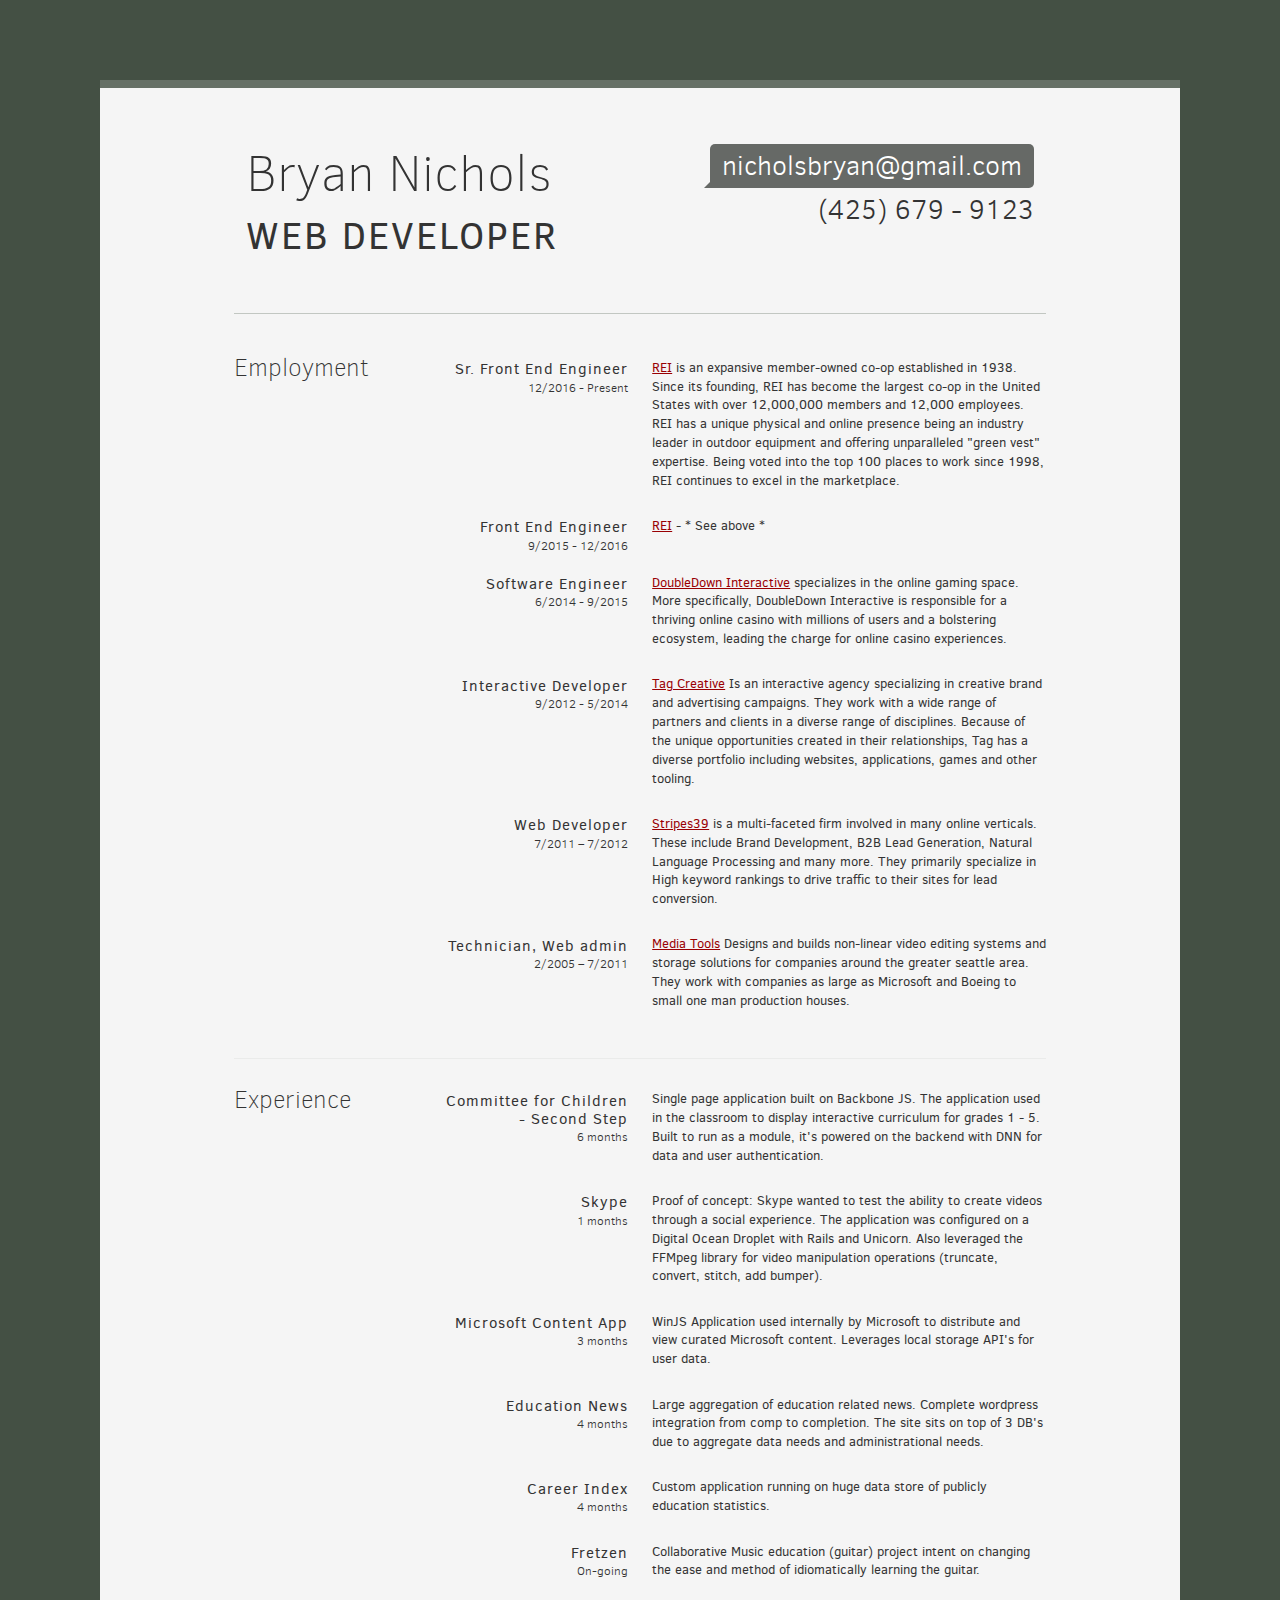
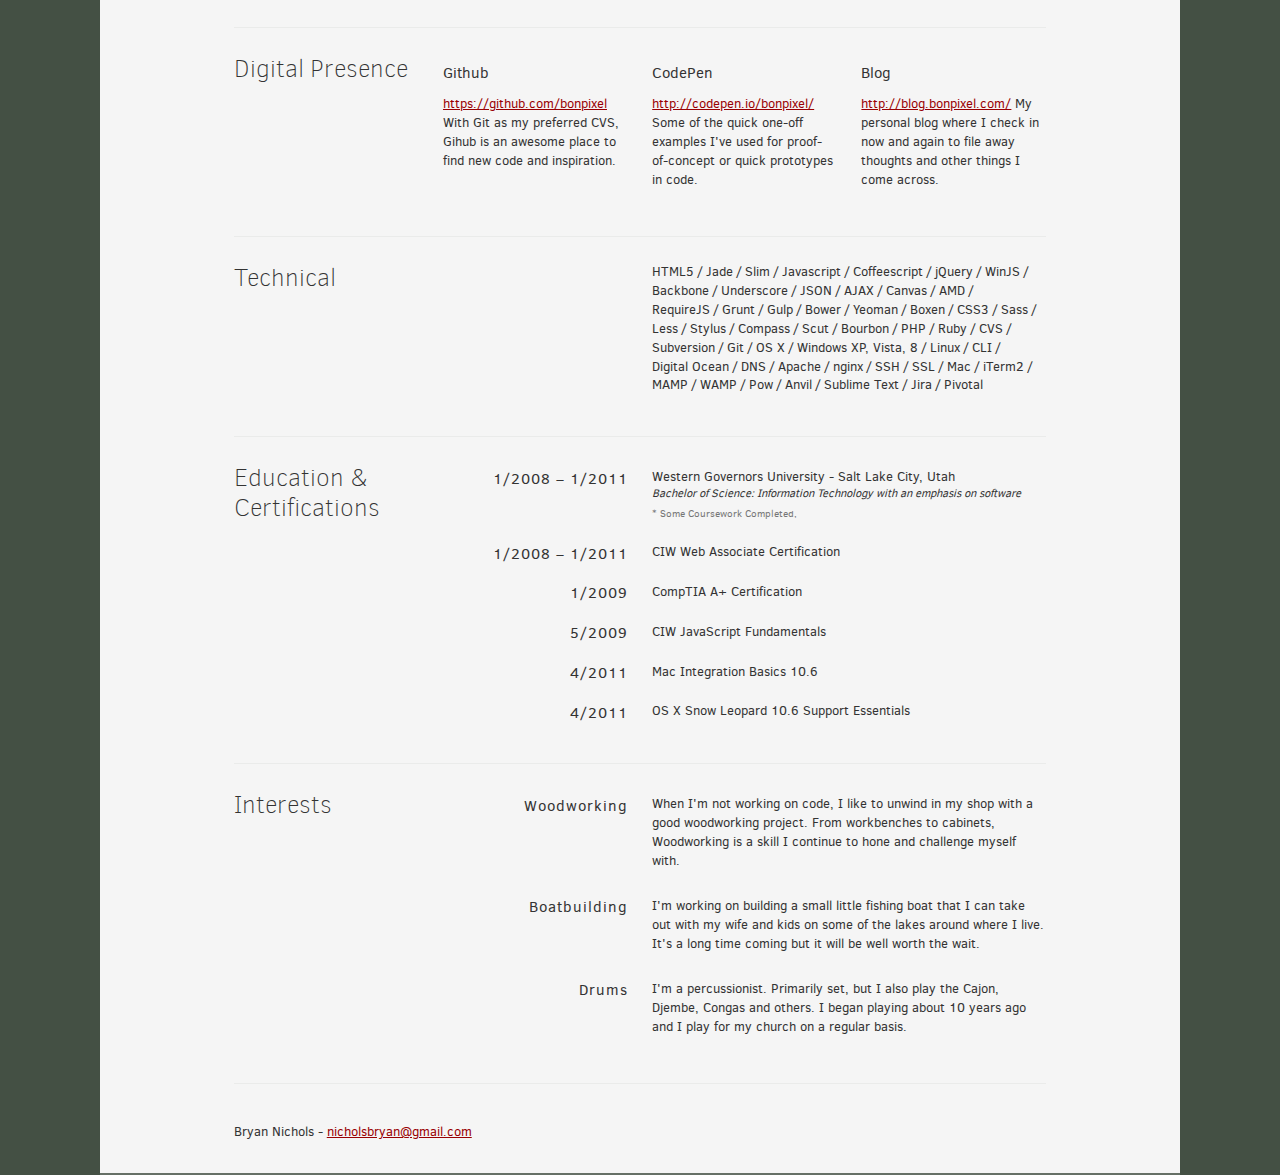
==== commit 709f2b10: "correcting the date" ====
--- a/info.html
+++ b/info.html
@@ -1,4 +1,4 @@
-<!DOCTYPE html><html lang="en"><head><title>Bryan Nichols | Web Developer | nicholsbryan@gmail.com</title><meta http-equiv="content-type" content="text/html; charset=utf-8"><meta name="keywords" content=""><meta name="description" content=""><meta name="viewport" content="width=device-width, initial-scale=1"><link rel="stylesheet" type="text/css" href="css/normalize.css" media="all"><link rel="stylesheet" type="text/css" href="css/foundation.min.css" media="all"><link rel="stylesheet" type="text/css" href="css/resume.css" media="all"></head><body><div id="doc"><div id="inner"><header id="hd" class="row"><div class="medium-6 small-12 columns"><h1>Bryan Nichols</h1><h2>Web Developer</h2></div><div class="medium-6 small-12 columns"><div class="contact-info"><h3 class="email"><a href="mailto:nicholsbryan@gmail.com" target="_blank" class="action">nicholsbryan@gmail.com</a></h3><h3 class="phone">(425) 679 - 9123</h3></div></div></header><div id="main"><section class="employment row"><div class="row"><div class="small-12 medium-3 columns"><h1>Employment</h1></div><div class="small-12 medium-3 columns"><div class="subtitle position"><h2>Sr. Front End Engineer</h2><h3>9/2015 - Present</h3></div></div><div class="medium-6 columns"><div class="description"><p><a href="https://www.rei.com/" target="_blank">REI</a> is an expansive member-owned co-op established in 1938. Since its founding, REI has become the largest co-op in the United States with over 12,000,000 members and 12,000 employees. REI has a unique physical and online presence being an industry leader in outdoor equipment and offering unparalleled "green vest" expertise. Being voted into the top 100 places to work since 1998, REI continues to excel in the marketplace.</p></div></div></div><div class="row"><div class="small-12 medium-3 columns">&nbsp;</div><div class="small-12 medium-3 columns"><div class="subtitle position"><h2>Front End Engineer</h2><h3>9/2015 - 12/2016</h3></div></div><div class="medium-6 columns"><div class="description"><p><a href="https://www.rei.com/" target="_blank">REI</a> - * See above *</p></div></div></div><div class="row"><div class="small-12 medium-3 columns">&nbsp;</div><div class="small-12 medium-3 columns"><div class="subtitle position"><h2>Software Engineer</h2><h3>6/2014 - 9/2015</h3></div></div><div class="medium-6 columns"><div class="description"><p><a href="http://doubledowninteractive.com/" target="_blank">DoubleDown Interactive</a> specializes in the online gaming space. More specifically, DoubleDown Interactive is responsible for a thriving online casino with millions of users and a bolstering ecosystem, leading the charge for online casino experiences.</p></div></div></div><div class="row"><div class="small-12 medium-3 columns">&nbsp;</div><div class="small-12 medium-3 columns"><div class="subtitle position"><h2>Interactive Developer</h2><h3>9/2012 - 5/2014</h3></div></div><div class="medium-6 columns"><div class="description"><p><a href="http://tagcreativestudio.com" target="_blank">Tag Creative</a> Is an interactive agency specializing in creative brand and advertising campaigns. They work with a wide range of partners and clients in a diverse range of disciplines. Because of the unique opportunities created in their relationships, Tag has a diverse portfolio including websites, applications, games and other tooling.</p></div></div></div><div class="row"><div class="small-12 medium-3 columns">&nbsp;</div><div class="small-12 medium-3 columns"><div class="subtitle position"><h2>Web Developer</h2><h3>7/2011 – 7/2012</h3></div></div><div class="medium-6 columns"><div class="description"><p><a href="http://www.stripes39.com/" target="_blank">Stripes39</a> is a multi-faceted firm involved in many online verticals. These include Brand Development, B2B Lead Generation, Natural Language Processing and many more. They primarily specialize in High keyword rankings to drive traffic to their sites for lead conversion.</p></div></div></div><div class="row"><div class="small-12 medium-3 columns">&nbsp;</div><div class="small-12 medium-3 columns"><div class="subtitle position"><h2>Technician, Web admin</h2><h3>2/2005 – 7/2011</h3></div></div><div class="medium-6 columns"><div class="description"><p><a href="http://www.media-tools.com/" target="_blank">Media Tools</a> Designs and builds non-linear video editing systems and storage solutions for companies around the greater seattle area. They work with companies as large as Microsoft and Boeing to small one man production houses.</p></div></div></div></section><section class="experience row"><div class="row"><div class="medium-3 columns"><h1>Experience</h1></div><div class="medium-3 columns"><div class="subtitle position"><h2>Committee for Children - Second Step</h2><h3>6 months</h3></div></div><div class="medium-6 columns"><div class="description"><p>Single page application built on Backbone JS. The application used in the classroom to display interactive curriculum for grades 1 - 5. Built to run as a module, it's powered on the backend with DNN for data and user authentication.</p></div></div></div><div class="row"><div class="small-12 medium-3 columns">&nbsp;</div><div class="small-12 medium-3 columns"><div class="subtitle position"><h2>Skype</h2><h3>1 months</h3></div></div><div class="medium-6 columns"><div class="description"><p>Proof of concept: Skype wanted to test the ability to create videos through a social experience. The application was configured on a Digital Ocean Droplet with Rails and Unicorn. Also leveraged the FFMpeg library for video manipulation operations (truncate, convert, stitch, add bumper).</p></div></div></div><div class="row"><div class="small-12 medium-3 columns">&nbsp;</div><div class="small-12 medium-3 columns"><div class="subtitle position"><h2>Microsoft Content App</h2><h3>3 months</h3></div></div><div class="medium-6 columns"><div class="description"><p>WinJS Application used internally by Microsoft to distribute and view curated Microsoft content. Leverages local storage API's for user data.</p></div></div></div><div class="row"><div class="small-12 medium-3 columns">&nbsp;</div><div class="small-12 medium-3 columns"><div class="subtitle position"><h2>Education News</h2><h3>4 months</h3></div></div><div class="medium-6 columns"><div class="description"><p>Large aggregation of education related news. Complete wordpress integration from comp to completion. The site sits on top of 3 DB's due to aggregate data needs and administrational needs.</p></div></div></div><div class="row"><div class="small-12 medium-3 columns">&nbsp;</div><div class="small-12 medium-3 columns"><div class="subtitle position"><h2>Career Index</h2><h3>4 months</h3></div></div><div class="medium-6 columns"><div class="description"><p>Custom application running on huge data store of publicly education statistics.</p></div></div></div><div class="row"><div class="small-12 medium-3 columns">&nbsp;</div><div class="small-12 medium-3 columns"><div class="subtitle position"><h2>Fretzen</h2><h3>On-going</h3></div></div><div class="medium-6 columns"><div class="description"><p>Collaborative Music education (guitar) project intent on changing the ease and method of idiomatically learning the guitar.</p></div></div></div></section><section class="presence row"><div class="row"><div class="medium-3 columns"><h1>Digital Presence</h1></div><div class="medium-3 columns"><div class="talent"><h2>Github</h2><p><a href="https://github.com/bonpixel" target="_blank">https://github.com/bonpixel</a> With Git as my preferred CVS, Gihub is an awesome place to find new code and inspiration.</p></div></div><div class="medium-3 columns"><div class="talent"><h2>CodePen</h2><p><a href="http://codepen.io/bonpixel/" target="_blank">http://codepen.io/bonpixel/</a> Some of the quick one-off examples I've used for proof-of-concept or quick prototypes in code.</p></div></div><div class="medium-3 columns"><div class="talent"><h2>Blog</h2><p><a href="http://blog.bonpixel.com/" target="_blank">http://blog.bonpixel.com/</a> My personal blog where I check in now and again to file away thoughts and other things I come across.</p></div></div></div></section><section class="technical row"><div class="row"><div class="medium-6 columns"><h1>Technical</h1></div><div class="medium-6 columns"><div class="description"><ul class="tech"><li>HTML5</li><li>Jade</li><li>Slim</li><li>Javascript</li><li>Coffeescript</li><li>jQuery</li><li>WinJS</li><li>Backbone</li><li>Underscore</li><li>JSON</li><li>AJAX</li><li>Canvas</li><li>AMD</li><li>RequireJS</li><li>Grunt</li><li>Gulp</li><li>Bower</li><li>Yeoman</li><li>Boxen</li><li>CSS3</li><li>Sass</li><li>Less</li><li>Stylus</li><li>Compass</li><li>Scut</li><li>Bourbon</li><li>PHP</li><li>Ruby</li><li>CVS</li><li>Subversion</li><li>Git</li><li>OS X</li><li>Windows XP, Vista, 8</li><li>Linux</li><li>CLI</li><li>Digital Ocean</li><li>DNS</li><li>Apache</li><li>nginx</li><li>SSH</li><li>SSL</li><li>Mac</li><li>iTerm2</li><li>MAMP</li><li>WAMP</li><li>Pow</li><li>Anvil</li><li>Sublime Text</li><li>Jira</li><li>Pivotal</li></ul></div></div></div></section><section class="education row"><div class="row"><div class="medium-3 columns"><h1>Education &amp; Certifications</h1></div><div class="medium-3 columns"><div class="subtitle date"><h2>1/2008 – 1/2011</h2></div></div><div class="medium-6 columns"><div class="description"><p>Western Governors University - Salt Lake City, Utah</p><p class="major">Bachelor of Science: Information Technology with an emphasis on software</p><small>* Some Coursework Completed,</small></div></div></div><div class="row"><div class="small-12 medium-3 columns">&nbsp;</div><div class="small-12 medium-3 columns"><div class="subtitle date"><h2>1/2008 – 1/2011</h2></div></div><div class="medium-6 columns"><div class="description"><p>CIW Web Associate Certification</p></div></div></div><div class="row"><div class="small-12 medium-3 columns">&nbsp;</div><div class="small-12 medium-3 columns"><div class="subtitle date"><h2>1/2009</h2></div></div><div class="medium-6 columns"><div class="description"><p>CompTIA A+ Certification</p></div></div></div><div class="row"><div class="small-12 medium-3 columns">&nbsp;</div><div class="small-12 medium-3 columns"><div class="subtitle date"><h2>5/2009</h2></div></div><div class="medium-6 columns"><div class="description"><p>CIW JavaScript Fundamentals</p></div></div></div><div class="row"><div class="small-12 medium-3 columns">&nbsp;</div><div class="small-12 medium-3 columns"><div class="subtitle date"><h2>4/2011</h2></div></div><div class="medium-6 columns"><div class="description"><p>Mac Integration Basics 10.6</p></div></div></div><div class="row"><div class="small-12 medium-3 columns">&nbsp;</div><div class="small-12 medium-3 columns"><div class="subtitle date"><h2>4/2011</h2></div></div><div class="medium-6 columns"><div class="description"><p>OS X Snow Leopard 10.6 Support Essentials</p></div></div></div></section><section class="profile row"><div class="row"><div class="medium-3 columns"><h1>Interests</h1></div><div class="medium-3 columns"><div class="subtitle"><h2>Woodworking</h2></div></div><div class="medium-6 columns"><div class="description"><p>When I'm not working on code, I like to unwind in my shop with a good woodworking project. From workbenches to cabinets, Woodworking is a skill I continue to hone and challenge myself with.</p></div></div></div><div class="row"><div class="small-12 medium-3 columns">&nbsp;</div><div class="small-12 medium-3 columns"><div class="subtitle"><h2>Boatbuilding</h2></div></div><div class="medium-6 columns"><div class="description"><p>I'm working on building a small little fishing boat that I can take out with my wife and kids on some of the lakes around where I live. It's a long time coming but it will be well worth the wait.</p></div></div></div><div class="row"><div class="small-12 medium-3 columns">&nbsp;</div><div class="small-12 medium-3 columns"><div class="subtitle"><h2>Drums</h2></div></div><div class="medium-6 columns"><div class="description"><p>I'm a percussionist. Primarily set, but I also play the Cajon, Djembe, Congas and others. I began playing about 10 years ago and I play for my church on a regular basis.</p></div></div></div></section></div><footer class="row"><div class="small-12 medium-12 large-12 columns"></div><p>Bryan Nichols - <a href="mailto:nicholsbryan@gmail.com" target="_blank">nicholsbryan@gmail.com</a></p></footer></div></div><script>(function(i,s,o,g,r,a,m){i['GoogleAnalyticsObject']=r;i[r]=i[r]||function(){
+<!DOCTYPE html><html lang="en"><head><title>Bryan Nichols | Web Developer | nicholsbryan@gmail.com</title><meta http-equiv="content-type" content="text/html; charset=utf-8"><meta name="keywords" content=""><meta name="description" content=""><meta name="viewport" content="width=device-width, initial-scale=1"><link rel="stylesheet" type="text/css" href="css/normalize.css" media="all"><link rel="stylesheet" type="text/css" href="css/foundation.min.css" media="all"><link rel="stylesheet" type="text/css" href="css/resume.css" media="all"></head><body><div id="doc"><div id="inner"><header id="hd" class="row"><div class="medium-6 small-12 columns"><h1>Bryan Nichols</h1><h2>Web Developer</h2></div><div class="medium-6 small-12 columns"><div class="contact-info"><h3 class="email"><a href="mailto:nicholsbryan@gmail.com" target="_blank" class="action">nicholsbryan@gmail.com</a></h3><h3 class="phone">(425) 679 - 9123</h3></div></div></header><div id="main"><section class="employment row"><div class="row"><div class="small-12 medium-3 columns"><h1>Employment</h1></div><div class="small-12 medium-3 columns"><div class="subtitle position"><h2>Sr. Front End Engineer</h2><h3>12/2016 - Present</h3></div></div><div class="medium-6 columns"><div class="description"><p><a href="https://www.rei.com/" target="_blank">REI</a> is an expansive member-owned co-op established in 1938. Since its founding, REI has become the largest co-op in the United States with over 12,000,000 members and 12,000 employees. REI has a unique physical and online presence being an industry leader in outdoor equipment and offering unparalleled "green vest" expertise. Being voted into the top 100 places to work since 1998, REI continues to excel in the marketplace.</p></div></div></div><div class="row"><div class="small-12 medium-3 columns">&nbsp;</div><div class="small-12 medium-3 columns"><div class="subtitle position"><h2>Front End Engineer</h2><h3>9/2015 - 12/2016</h3></div></div><div class="medium-6 columns"><div class="description"><p><a href="https://www.rei.com/" target="_blank">REI</a> - * See above *</p></div></div></div><div class="row"><div class="small-12 medium-3 columns">&nbsp;</div><div class="small-12 medium-3 columns"><div class="subtitle position"><h2>Software Engineer</h2><h3>6/2014 - 9/2015</h3></div></div><div class="medium-6 columns"><div class="description"><p><a href="http://doubledowninteractive.com/" target="_blank">DoubleDown Interactive</a> specializes in the online gaming space. More specifically, DoubleDown Interactive is responsible for a thriving online casino with millions of users and a bolstering ecosystem, leading the charge for online casino experiences.</p></div></div></div><div class="row"><div class="small-12 medium-3 columns">&nbsp;</div><div class="small-12 medium-3 columns"><div class="subtitle position"><h2>Interactive Developer</h2><h3>9/2012 - 5/2014</h3></div></div><div class="medium-6 columns"><div class="description"><p><a href="http://tagcreativestudio.com" target="_blank">Tag Creative</a> Is an interactive agency specializing in creative brand and advertising campaigns. They work with a wide range of partners and clients in a diverse range of disciplines. Because of the unique opportunities created in their relationships, Tag has a diverse portfolio including websites, applications, games and other tooling.</p></div></div></div><div class="row"><div class="small-12 medium-3 columns">&nbsp;</div><div class="small-12 medium-3 columns"><div class="subtitle position"><h2>Web Developer</h2><h3>7/2011 – 7/2012</h3></div></div><div class="medium-6 columns"><div class="description"><p><a href="http://www.stripes39.com/" target="_blank">Stripes39</a> is a multi-faceted firm involved in many online verticals. These include Brand Development, B2B Lead Generation, Natural Language Processing and many more. They primarily specialize in High keyword rankings to drive traffic to their sites for lead conversion.</p></div></div></div><div class="row"><div class="small-12 medium-3 columns">&nbsp;</div><div class="small-12 medium-3 columns"><div class="subtitle position"><h2>Technician, Web admin</h2><h3>2/2005 – 7/2011</h3></div></div><div class="medium-6 columns"><div class="description"><p><a href="http://www.media-tools.com/" target="_blank">Media Tools</a> Designs and builds non-linear video editing systems and storage solutions for companies around the greater seattle area. They work with companies as large as Microsoft and Boeing to small one man production houses.</p></div></div></div></section><section class="experience row"><div class="row"><div class="medium-3 columns"><h1>Experience</h1></div><div class="medium-3 columns"><div class="subtitle position"><h2>Committee for Children - Second Step</h2><h3>6 months</h3></div></div><div class="medium-6 columns"><div class="description"><p>Single page application built on Backbone JS. The application used in the classroom to display interactive curriculum for grades 1 - 5. Built to run as a module, it's powered on the backend with DNN for data and user authentication.</p></div></div></div><div class="row"><div class="small-12 medium-3 columns">&nbsp;</div><div class="small-12 medium-3 columns"><div class="subtitle position"><h2>Skype</h2><h3>1 months</h3></div></div><div class="medium-6 columns"><div class="description"><p>Proof of concept: Skype wanted to test the ability to create videos through a social experience. The application was configured on a Digital Ocean Droplet with Rails and Unicorn. Also leveraged the FFMpeg library for video manipulation operations (truncate, convert, stitch, add bumper).</p></div></div></div><div class="row"><div class="small-12 medium-3 columns">&nbsp;</div><div class="small-12 medium-3 columns"><div class="subtitle position"><h2>Microsoft Content App</h2><h3>3 months</h3></div></div><div class="medium-6 columns"><div class="description"><p>WinJS Application used internally by Microsoft to distribute and view curated Microsoft content. Leverages local storage API's for user data.</p></div></div></div><div class="row"><div class="small-12 medium-3 columns">&nbsp;</div><div class="small-12 medium-3 columns"><div class="subtitle position"><h2>Education News</h2><h3>4 months</h3></div></div><div class="medium-6 columns"><div class="description"><p>Large aggregation of education related news. Complete wordpress integration from comp to completion. The site sits on top of 3 DB's due to aggregate data needs and administrational needs.</p></div></div></div><div class="row"><div class="small-12 medium-3 columns">&nbsp;</div><div class="small-12 medium-3 columns"><div class="subtitle position"><h2>Career Index</h2><h3>4 months</h3></div></div><div class="medium-6 columns"><div class="description"><p>Custom application running on huge data store of publicly education statistics.</p></div></div></div><div class="row"><div class="small-12 medium-3 columns">&nbsp;</div><div class="small-12 medium-3 columns"><div class="subtitle position"><h2>Fretzen</h2><h3>On-going</h3></div></div><div class="medium-6 columns"><div class="description"><p>Collaborative Music education (guitar) project intent on changing the ease and method of idiomatically learning the guitar.</p></div></div></div></section><section class="presence row"><div class="row"><div class="medium-3 columns"><h1>Digital Presence</h1></div><div class="medium-3 columns"><div class="talent"><h2>Github</h2><p><a href="https://github.com/bonpixel" target="_blank">https://github.com/bonpixel</a> With Git as my preferred CVS, Gihub is an awesome place to find new code and inspiration.</p></div></div><div class="medium-3 columns"><div class="talent"><h2>CodePen</h2><p><a href="http://codepen.io/bonpixel/" target="_blank">http://codepen.io/bonpixel/</a> Some of the quick one-off examples I've used for proof-of-concept or quick prototypes in code.</p></div></div><div class="medium-3 columns"><div class="talent"><h2>Blog</h2><p><a href="http://blog.bonpixel.com/" target="_blank">http://blog.bonpixel.com/</a> My personal blog where I check in now and again to file away thoughts and other things I come across.</p></div></div></div></section><section class="technical row"><div class="row"><div class="medium-6 columns"><h1>Technical</h1></div><div class="medium-6 columns"><div class="description"><ul class="tech"><li>HTML5</li><li>Jade</li><li>Slim</li><li>Javascript</li><li>Coffeescript</li><li>jQuery</li><li>WinJS</li><li>Backbone</li><li>Underscore</li><li>JSON</li><li>AJAX</li><li>Canvas</li><li>AMD</li><li>RequireJS</li><li>Grunt</li><li>Gulp</li><li>Bower</li><li>Yeoman</li><li>Boxen</li><li>CSS3</li><li>Sass</li><li>Less</li><li>Stylus</li><li>Compass</li><li>Scut</li><li>Bourbon</li><li>PHP</li><li>Ruby</li><li>CVS</li><li>Subversion</li><li>Git</li><li>OS X</li><li>Windows XP, Vista, 8</li><li>Linux</li><li>CLI</li><li>Digital Ocean</li><li>DNS</li><li>Apache</li><li>nginx</li><li>SSH</li><li>SSL</li><li>Mac</li><li>iTerm2</li><li>MAMP</li><li>WAMP</li><li>Pow</li><li>Anvil</li><li>Sublime Text</li><li>Jira</li><li>Pivotal</li></ul></div></div></div></section><section class="education row"><div class="row"><div class="medium-3 columns"><h1>Education &amp; Certifications</h1></div><div class="medium-3 columns"><div class="subtitle date"><h2>1/2008 – 1/2011</h2></div></div><div class="medium-6 columns"><div class="description"><p>Western Governors University - Salt Lake City, Utah</p><p class="major">Bachelor of Science: Information Technology with an emphasis on software</p><small>* Some Coursework Completed,</small></div></div></div><div class="row"><div class="small-12 medium-3 columns">&nbsp;</div><div class="small-12 medium-3 columns"><div class="subtitle date"><h2>1/2008 – 1/2011</h2></div></div><div class="medium-6 columns"><div class="description"><p>CIW Web Associate Certification</p></div></div></div><div class="row"><div class="small-12 medium-3 columns">&nbsp;</div><div class="small-12 medium-3 columns"><div class="subtitle date"><h2>1/2009</h2></div></div><div class="medium-6 columns"><div class="description"><p>CompTIA A+ Certification</p></div></div></div><div class="row"><div class="small-12 medium-3 columns">&nbsp;</div><div class="small-12 medium-3 columns"><div class="subtitle date"><h2>5/2009</h2></div></div><div class="medium-6 columns"><div class="description"><p>CIW JavaScript Fundamentals</p></div></div></div><div class="row"><div class="small-12 medium-3 columns">&nbsp;</div><div class="small-12 medium-3 columns"><div class="subtitle date"><h2>4/2011</h2></div></div><div class="medium-6 columns"><div class="description"><p>Mac Integration Basics 10.6</p></div></div></div><div class="row"><div class="small-12 medium-3 columns">&nbsp;</div><div class="small-12 medium-3 columns"><div class="subtitle date"><h2>4/2011</h2></div></div><div class="medium-6 columns"><div class="description"><p>OS X Snow Leopard 10.6 Support Essentials</p></div></div></div></section><section class="profile row"><div class="row"><div class="medium-3 columns"><h1>Interests</h1></div><div class="medium-3 columns"><div class="subtitle"><h2>Woodworking</h2></div></div><div class="medium-6 columns"><div class="description"><p>When I'm not working on code, I like to unwind in my shop with a good woodworking project. From workbenches to cabinets, Woodworking is a skill I continue to hone and challenge myself with.</p></div></div></div><div class="row"><div class="small-12 medium-3 columns">&nbsp;</div><div class="small-12 medium-3 columns"><div class="subtitle"><h2>Boatbuilding</h2></div></div><div class="medium-6 columns"><div class="description"><p>I'm working on building a small little fishing boat that I can take out with my wife and kids on some of the lakes around where I live. It's a long time coming but it will be well worth the wait.</p></div></div></div><div class="row"><div class="small-12 medium-3 columns">&nbsp;</div><div class="small-12 medium-3 columns"><div class="subtitle"><h2>Drums</h2></div></div><div class="medium-6 columns"><div class="description"><p>I'm a percussionist. Primarily set, but I also play the Cajon, Djembe, Congas and others. I began playing about 10 years ago and I play for my church on a regular basis.</p></div></div></div></section></div><footer class="row"><div class="small-12 medium-12 large-12 columns"></div><p>Bryan Nichols - <a href="mailto:nicholsbryan@gmail.com" target="_blank">nicholsbryan@gmail.com</a></p></footer></div></div><script>(function(i,s,o,g,r,a,m){i['GoogleAnalyticsObject']=r;i[r]=i[r]||function(){
 (i[r].q=i[r].q||[]).push(arguments)},i[r].l=1*new Date();a=s.createElement(o),
 m=s.getElementsByTagName(o)[0];a.async=1;a.src=g;m.parentNode.insertBefore(a,m)
 })(window,document,'script','//www.google-analytics.com/analytics.js','ga');
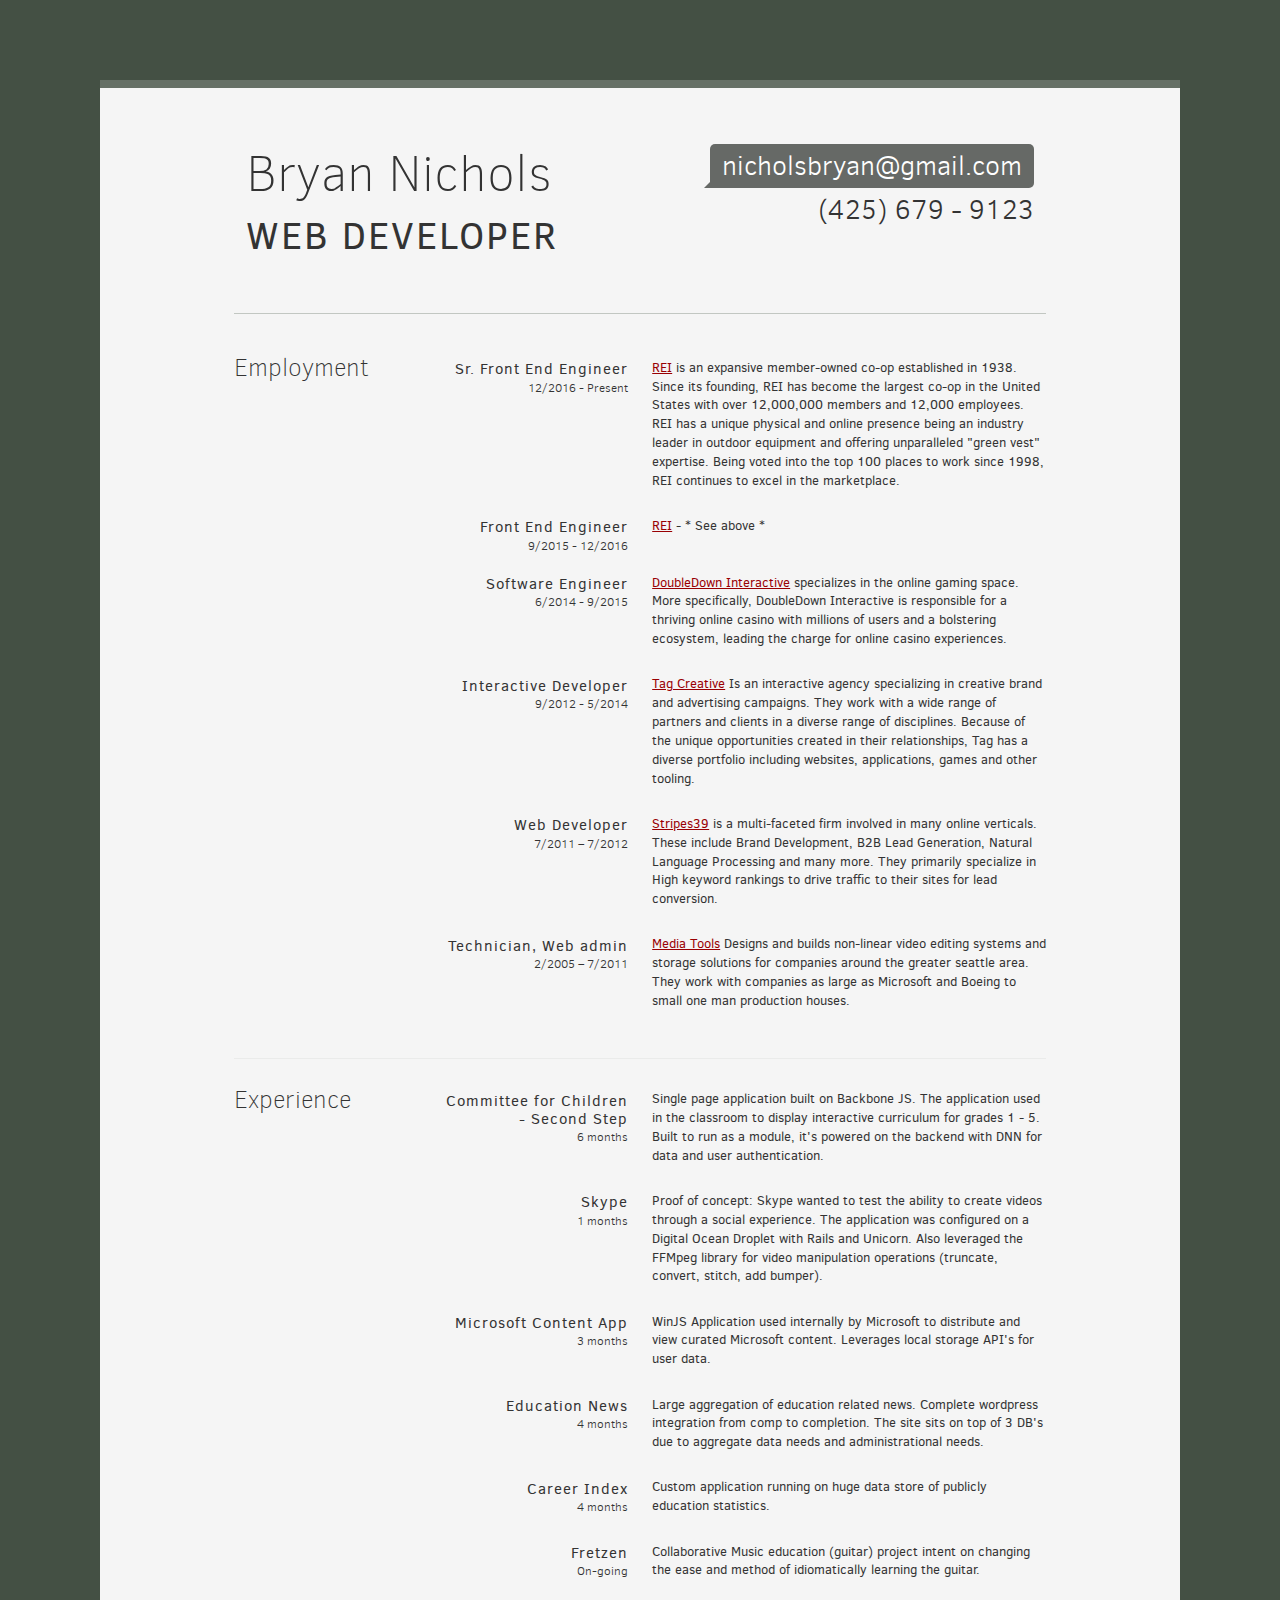
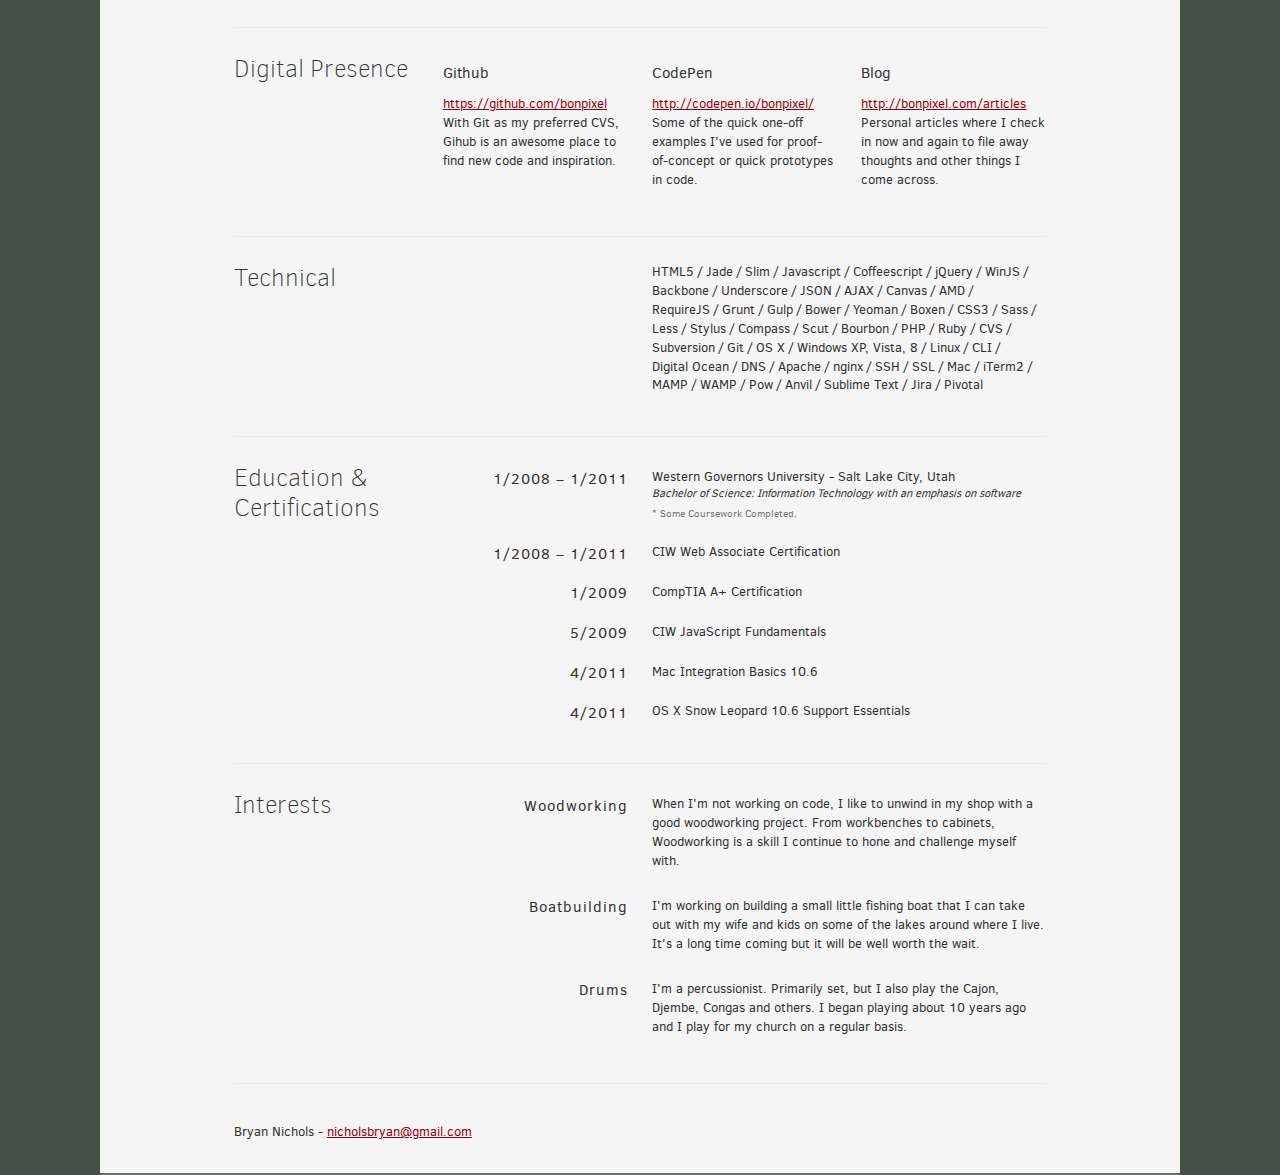
==== commit ea855d71: "updating the link to the blog" ====
--- a/info.html
+++ b/info.html
@@ -1,4 +1,4 @@
-<!DOCTYPE html><html lang="en"><head><title>Bryan Nichols | Web Developer | nicholsbryan@gmail.com</title><meta http-equiv="content-type" content="text/html; charset=utf-8"><meta name="keywords" content=""><meta name="description" content=""><meta name="viewport" content="width=device-width, initial-scale=1"><link rel="stylesheet" type="text/css" href="css/normalize.css" media="all"><link rel="stylesheet" type="text/css" href="css/foundation.min.css" media="all"><link rel="stylesheet" type="text/css" href="css/resume.css" media="all"></head><body><div id="doc"><div id="inner"><header id="hd" class="row"><div class="medium-6 small-12 columns"><h1>Bryan Nichols</h1><h2>Web Developer</h2></div><div class="medium-6 small-12 columns"><div class="contact-info"><h3 class="email"><a href="mailto:nicholsbryan@gmail.com" target="_blank" class="action">nicholsbryan@gmail.com</a></h3><h3 class="phone">(425) 679 - 9123</h3></div></div></header><div id="main"><section class="employment row"><div class="row"><div class="small-12 medium-3 columns"><h1>Employment</h1></div><div class="small-12 medium-3 columns"><div class="subtitle position"><h2>Sr. Front End Engineer</h2><h3>12/2016 - Present</h3></div></div><div class="medium-6 columns"><div class="description"><p><a href="https://www.rei.com/" target="_blank">REI</a> is an expansive member-owned co-op established in 1938. Since its founding, REI has become the largest co-op in the United States with over 12,000,000 members and 12,000 employees. REI has a unique physical and online presence being an industry leader in outdoor equipment and offering unparalleled "green vest" expertise. Being voted into the top 100 places to work since 1998, REI continues to excel in the marketplace.</p></div></div></div><div class="row"><div class="small-12 medium-3 columns">&nbsp;</div><div class="small-12 medium-3 columns"><div class="subtitle position"><h2>Front End Engineer</h2><h3>9/2015 - 12/2016</h3></div></div><div class="medium-6 columns"><div class="description"><p><a href="https://www.rei.com/" target="_blank">REI</a> - * See above *</p></div></div></div><div class="row"><div class="small-12 medium-3 columns">&nbsp;</div><div class="small-12 medium-3 columns"><div class="subtitle position"><h2>Software Engineer</h2><h3>6/2014 - 9/2015</h3></div></div><div class="medium-6 columns"><div class="description"><p><a href="http://doubledowninteractive.com/" target="_blank">DoubleDown Interactive</a> specializes in the online gaming space. More specifically, DoubleDown Interactive is responsible for a thriving online casino with millions of users and a bolstering ecosystem, leading the charge for online casino experiences.</p></div></div></div><div class="row"><div class="small-12 medium-3 columns">&nbsp;</div><div class="small-12 medium-3 columns"><div class="subtitle position"><h2>Interactive Developer</h2><h3>9/2012 - 5/2014</h3></div></div><div class="medium-6 columns"><div class="description"><p><a href="http://tagcreativestudio.com" target="_blank">Tag Creative</a> Is an interactive agency specializing in creative brand and advertising campaigns. They work with a wide range of partners and clients in a diverse range of disciplines. Because of the unique opportunities created in their relationships, Tag has a diverse portfolio including websites, applications, games and other tooling.</p></div></div></div><div class="row"><div class="small-12 medium-3 columns">&nbsp;</div><div class="small-12 medium-3 columns"><div class="subtitle position"><h2>Web Developer</h2><h3>7/2011 – 7/2012</h3></div></div><div class="medium-6 columns"><div class="description"><p><a href="http://www.stripes39.com/" target="_blank">Stripes39</a> is a multi-faceted firm involved in many online verticals. These include Brand Development, B2B Lead Generation, Natural Language Processing and many more. They primarily specialize in High keyword rankings to drive traffic to their sites for lead conversion.</p></div></div></div><div class="row"><div class="small-12 medium-3 columns">&nbsp;</div><div class="small-12 medium-3 columns"><div class="subtitle position"><h2>Technician, Web admin</h2><h3>2/2005 – 7/2011</h3></div></div><div class="medium-6 columns"><div class="description"><p><a href="http://www.media-tools.com/" target="_blank">Media Tools</a> Designs and builds non-linear video editing systems and storage solutions for companies around the greater seattle area. They work with companies as large as Microsoft and Boeing to small one man production houses.</p></div></div></div></section><section class="experience row"><div class="row"><div class="medium-3 columns"><h1>Experience</h1></div><div class="medium-3 columns"><div class="subtitle position"><h2>Committee for Children - Second Step</h2><h3>6 months</h3></div></div><div class="medium-6 columns"><div class="description"><p>Single page application built on Backbone JS. The application used in the classroom to display interactive curriculum for grades 1 - 5. Built to run as a module, it's powered on the backend with DNN for data and user authentication.</p></div></div></div><div class="row"><div class="small-12 medium-3 columns">&nbsp;</div><div class="small-12 medium-3 columns"><div class="subtitle position"><h2>Skype</h2><h3>1 months</h3></div></div><div class="medium-6 columns"><div class="description"><p>Proof of concept: Skype wanted to test the ability to create videos through a social experience. The application was configured on a Digital Ocean Droplet with Rails and Unicorn. Also leveraged the FFMpeg library for video manipulation operations (truncate, convert, stitch, add bumper).</p></div></div></div><div class="row"><div class="small-12 medium-3 columns">&nbsp;</div><div class="small-12 medium-3 columns"><div class="subtitle position"><h2>Microsoft Content App</h2><h3>3 months</h3></div></div><div class="medium-6 columns"><div class="description"><p>WinJS Application used internally by Microsoft to distribute and view curated Microsoft content. Leverages local storage API's for user data.</p></div></div></div><div class="row"><div class="small-12 medium-3 columns">&nbsp;</div><div class="small-12 medium-3 columns"><div class="subtitle position"><h2>Education News</h2><h3>4 months</h3></div></div><div class="medium-6 columns"><div class="description"><p>Large aggregation of education related news. Complete wordpress integration from comp to completion. The site sits on top of 3 DB's due to aggregate data needs and administrational needs.</p></div></div></div><div class="row"><div class="small-12 medium-3 columns">&nbsp;</div><div class="small-12 medium-3 columns"><div class="subtitle position"><h2>Career Index</h2><h3>4 months</h3></div></div><div class="medium-6 columns"><div class="description"><p>Custom application running on huge data store of publicly education statistics.</p></div></div></div><div class="row"><div class="small-12 medium-3 columns">&nbsp;</div><div class="small-12 medium-3 columns"><div class="subtitle position"><h2>Fretzen</h2><h3>On-going</h3></div></div><div class="medium-6 columns"><div class="description"><p>Collaborative Music education (guitar) project intent on changing the ease and method of idiomatically learning the guitar.</p></div></div></div></section><section class="presence row"><div class="row"><div class="medium-3 columns"><h1>Digital Presence</h1></div><div class="medium-3 columns"><div class="talent"><h2>Github</h2><p><a href="https://github.com/bonpixel" target="_blank">https://github.com/bonpixel</a> With Git as my preferred CVS, Gihub is an awesome place to find new code and inspiration.</p></div></div><div class="medium-3 columns"><div class="talent"><h2>CodePen</h2><p><a href="http://codepen.io/bonpixel/" target="_blank">http://codepen.io/bonpixel/</a> Some of the quick one-off examples I've used for proof-of-concept or quick prototypes in code.</p></div></div><div class="medium-3 columns"><div class="talent"><h2>Blog</h2><p><a href="http://blog.bonpixel.com/" target="_blank">http://blog.bonpixel.com/</a> My personal blog where I check in now and again to file away thoughts and other things I come across.</p></div></div></div></section><section class="technical row"><div class="row"><div class="medium-6 columns"><h1>Technical</h1></div><div class="medium-6 columns"><div class="description"><ul class="tech"><li>HTML5</li><li>Jade</li><li>Slim</li><li>Javascript</li><li>Coffeescript</li><li>jQuery</li><li>WinJS</li><li>Backbone</li><li>Underscore</li><li>JSON</li><li>AJAX</li><li>Canvas</li><li>AMD</li><li>RequireJS</li><li>Grunt</li><li>Gulp</li><li>Bower</li><li>Yeoman</li><li>Boxen</li><li>CSS3</li><li>Sass</li><li>Less</li><li>Stylus</li><li>Compass</li><li>Scut</li><li>Bourbon</li><li>PHP</li><li>Ruby</li><li>CVS</li><li>Subversion</li><li>Git</li><li>OS X</li><li>Windows XP, Vista, 8</li><li>Linux</li><li>CLI</li><li>Digital Ocean</li><li>DNS</li><li>Apache</li><li>nginx</li><li>SSH</li><li>SSL</li><li>Mac</li><li>iTerm2</li><li>MAMP</li><li>WAMP</li><li>Pow</li><li>Anvil</li><li>Sublime Text</li><li>Jira</li><li>Pivotal</li></ul></div></div></div></section><section class="education row"><div class="row"><div class="medium-3 columns"><h1>Education &amp; Certifications</h1></div><div class="medium-3 columns"><div class="subtitle date"><h2>1/2008 – 1/2011</h2></div></div><div class="medium-6 columns"><div class="description"><p>Western Governors University - Salt Lake City, Utah</p><p class="major">Bachelor of Science: Information Technology with an emphasis on software</p><small>* Some Coursework Completed,</small></div></div></div><div class="row"><div class="small-12 medium-3 columns">&nbsp;</div><div class="small-12 medium-3 columns"><div class="subtitle date"><h2>1/2008 – 1/2011</h2></div></div><div class="medium-6 columns"><div class="description"><p>CIW Web Associate Certification</p></div></div></div><div class="row"><div class="small-12 medium-3 columns">&nbsp;</div><div class="small-12 medium-3 columns"><div class="subtitle date"><h2>1/2009</h2></div></div><div class="medium-6 columns"><div class="description"><p>CompTIA A+ Certification</p></div></div></div><div class="row"><div class="small-12 medium-3 columns">&nbsp;</div><div class="small-12 medium-3 columns"><div class="subtitle date"><h2>5/2009</h2></div></div><div class="medium-6 columns"><div class="description"><p>CIW JavaScript Fundamentals</p></div></div></div><div class="row"><div class="small-12 medium-3 columns">&nbsp;</div><div class="small-12 medium-3 columns"><div class="subtitle date"><h2>4/2011</h2></div></div><div class="medium-6 columns"><div class="description"><p>Mac Integration Basics 10.6</p></div></div></div><div class="row"><div class="small-12 medium-3 columns">&nbsp;</div><div class="small-12 medium-3 columns"><div class="subtitle date"><h2>4/2011</h2></div></div><div class="medium-6 columns"><div class="description"><p>OS X Snow Leopard 10.6 Support Essentials</p></div></div></div></section><section class="profile row"><div class="row"><div class="medium-3 columns"><h1>Interests</h1></div><div class="medium-3 columns"><div class="subtitle"><h2>Woodworking</h2></div></div><div class="medium-6 columns"><div class="description"><p>When I'm not working on code, I like to unwind in my shop with a good woodworking project. From workbenches to cabinets, Woodworking is a skill I continue to hone and challenge myself with.</p></div></div></div><div class="row"><div class="small-12 medium-3 columns">&nbsp;</div><div class="small-12 medium-3 columns"><div class="subtitle"><h2>Boatbuilding</h2></div></div><div class="medium-6 columns"><div class="description"><p>I'm working on building a small little fishing boat that I can take out with my wife and kids on some of the lakes around where I live. It's a long time coming but it will be well worth the wait.</p></div></div></div><div class="row"><div class="small-12 medium-3 columns">&nbsp;</div><div class="small-12 medium-3 columns"><div class="subtitle"><h2>Drums</h2></div></div><div class="medium-6 columns"><div class="description"><p>I'm a percussionist. Primarily set, but I also play the Cajon, Djembe, Congas and others. I began playing about 10 years ago and I play for my church on a regular basis.</p></div></div></div></section></div><footer class="row"><div class="small-12 medium-12 large-12 columns"></div><p>Bryan Nichols - <a href="mailto:nicholsbryan@gmail.com" target="_blank">nicholsbryan@gmail.com</a></p></footer></div></div><script>(function(i,s,o,g,r,a,m){i['GoogleAnalyticsObject']=r;i[r]=i[r]||function(){
+<!DOCTYPE html><html lang="en"><head><title>Bryan Nichols | Web Developer | nicholsbryan@gmail.com</title><meta http-equiv="content-type" content="text/html; charset=utf-8"><meta name="keywords" content=""><meta name="description" content=""><meta name="viewport" content="width=device-width, initial-scale=1"><link rel="stylesheet" type="text/css" href="css/normalize.css" media="all"><link rel="stylesheet" type="text/css" href="css/foundation.min.css" media="all"><link rel="stylesheet" type="text/css" href="css/resume.css" media="all"></head><body><div id="doc"><div id="inner"><header id="hd" class="row"><div class="medium-6 small-12 columns"><h1>Bryan Nichols</h1><h2>Web Developer</h2></div><div class="medium-6 small-12 columns"><div class="contact-info"><h3 class="email"><a href="mailto:nicholsbryan@gmail.com" target="_blank" class="action">nicholsbryan@gmail.com</a></h3><h3 class="phone">(425) 679 - 9123</h3></div></div></header><div id="main"><section class="employment row"><div class="row"><div class="small-12 medium-3 columns"><h1>Employment</h1></div><div class="small-12 medium-3 columns"><div class="subtitle position"><h2>Sr. Front End Engineer</h2><h3>12/2016 - Present</h3></div></div><div class="medium-6 columns"><div class="description"><p><a href="https://www.rei.com/" target="_blank">REI</a> is an expansive member-owned co-op established in 1938. Since its founding, REI has become the largest co-op in the United States with over 12,000,000 members and 12,000 employees. REI has a unique physical and online presence being an industry leader in outdoor equipment and offering unparalleled "green vest" expertise. Being voted into the top 100 places to work since 1998, REI continues to excel in the marketplace.</p></div></div></div><div class="row"><div class="small-12 medium-3 columns">&nbsp;</div><div class="small-12 medium-3 columns"><div class="subtitle position"><h2>Front End Engineer</h2><h3>9/2015 - 12/2016</h3></div></div><div class="medium-6 columns"><div class="description"><p><a href="https://www.rei.com/" target="_blank">REI</a> - * See above *</p></div></div></div><div class="row"><div class="small-12 medium-3 columns">&nbsp;</div><div class="small-12 medium-3 columns"><div class="subtitle position"><h2>Software Engineer</h2><h3>6/2014 - 9/2015</h3></div></div><div class="medium-6 columns"><div class="description"><p><a href="http://doubledowninteractive.com/" target="_blank">DoubleDown Interactive</a> specializes in the online gaming space. More specifically, DoubleDown Interactive is responsible for a thriving online casino with millions of users and a bolstering ecosystem, leading the charge for online casino experiences.</p></div></div></div><div class="row"><div class="small-12 medium-3 columns">&nbsp;</div><div class="small-12 medium-3 columns"><div class="subtitle position"><h2>Interactive Developer</h2><h3>9/2012 - 5/2014</h3></div></div><div class="medium-6 columns"><div class="description"><p><a href="http://tagcreativestudio.com" target="_blank">Tag Creative</a> Is an interactive agency specializing in creative brand and advertising campaigns. They work with a wide range of partners and clients in a diverse range of disciplines. Because of the unique opportunities created in their relationships, Tag has a diverse portfolio including websites, applications, games and other tooling.</p></div></div></div><div class="row"><div class="small-12 medium-3 columns">&nbsp;</div><div class="small-12 medium-3 columns"><div class="subtitle position"><h2>Web Developer</h2><h3>7/2011 – 7/2012</h3></div></div><div class="medium-6 columns"><div class="description"><p><a href="http://www.stripes39.com/" target="_blank">Stripes39</a> is a multi-faceted firm involved in many online verticals. These include Brand Development, B2B Lead Generation, Natural Language Processing and many more. They primarily specialize in High keyword rankings to drive traffic to their sites for lead conversion.</p></div></div></div><div class="row"><div class="small-12 medium-3 columns">&nbsp;</div><div class="small-12 medium-3 columns"><div class="subtitle position"><h2>Technician, Web admin</h2><h3>2/2005 – 7/2011</h3></div></div><div class="medium-6 columns"><div class="description"><p><a href="http://www.media-tools.com/" target="_blank">Media Tools</a> Designs and builds non-linear video editing systems and storage solutions for companies around the greater seattle area. They work with companies as large as Microsoft and Boeing to small one man production houses.</p></div></div></div></section><section class="experience row"><div class="row"><div class="medium-3 columns"><h1>Experience</h1></div><div class="medium-3 columns"><div class="subtitle position"><h2>Committee for Children - Second Step</h2><h3>6 months</h3></div></div><div class="medium-6 columns"><div class="description"><p>Single page application built on Backbone JS. The application used in the classroom to display interactive curriculum for grades 1 - 5. Built to run as a module, it's powered on the backend with DNN for data and user authentication.</p></div></div></div><div class="row"><div class="small-12 medium-3 columns">&nbsp;</div><div class="small-12 medium-3 columns"><div class="subtitle position"><h2>Skype</h2><h3>1 months</h3></div></div><div class="medium-6 columns"><div class="description"><p>Proof of concept: Skype wanted to test the ability to create videos through a social experience. The application was configured on a Digital Ocean Droplet with Rails and Unicorn. Also leveraged the FFMpeg library for video manipulation operations (truncate, convert, stitch, add bumper).</p></div></div></div><div class="row"><div class="small-12 medium-3 columns">&nbsp;</div><div class="small-12 medium-3 columns"><div class="subtitle position"><h2>Microsoft Content App</h2><h3>3 months</h3></div></div><div class="medium-6 columns"><div class="description"><p>WinJS Application used internally by Microsoft to distribute and view curated Microsoft content. Leverages local storage API's for user data.</p></div></div></div><div class="row"><div class="small-12 medium-3 columns">&nbsp;</div><div class="small-12 medium-3 columns"><div class="subtitle position"><h2>Education News</h2><h3>4 months</h3></div></div><div class="medium-6 columns"><div class="description"><p>Large aggregation of education related news. Complete wordpress integration from comp to completion. The site sits on top of 3 DB's due to aggregate data needs and administrational needs.</p></div></div></div><div class="row"><div class="small-12 medium-3 columns">&nbsp;</div><div class="small-12 medium-3 columns"><div class="subtitle position"><h2>Career Index</h2><h3>4 months</h3></div></div><div class="medium-6 columns"><div class="description"><p>Custom application running on huge data store of publicly education statistics.</p></div></div></div><div class="row"><div class="small-12 medium-3 columns">&nbsp;</div><div class="small-12 medium-3 columns"><div class="subtitle position"><h2>Fretzen</h2><h3>On-going</h3></div></div><div class="medium-6 columns"><div class="description"><p>Collaborative Music education (guitar) project intent on changing the ease and method of idiomatically learning the guitar.</p></div></div></div></section><section class="presence row"><div class="row"><div class="medium-3 columns"><h1>Digital Presence</h1></div><div class="medium-3 columns"><div class="talent"><h2>Github</h2><p><a href="https://github.com/bonpixel" target="_blank">https://github.com/bonpixel</a> With Git as my preferred CVS, Gihub is an awesome place to find new code and inspiration.</p></div></div><div class="medium-3 columns"><div class="talent"><h2>CodePen</h2><p><a href="http://codepen.io/bonpixel/" target="_blank">http://codepen.io/bonpixel/</a> Some of the quick one-off examples I've used for proof-of-concept or quick prototypes in code.</p></div></div><div class="medium-3 columns"><div class="talent"><h2>Blog</h2><p><a href="http://bonpixel.com/articles" target="_blank">http://bonpixel.com/articles</a> Personal articles where I check in now and again to file away thoughts and other things I come across.</p></div></div></div></section><section class="technical row"><div class="row"><div class="medium-6 columns"><h1>Technical</h1></div><div class="medium-6 columns"><div class="description"><ul class="tech"><li>HTML5</li><li>Jade</li><li>Slim</li><li>Javascript</li><li>Coffeescript</li><li>jQuery</li><li>WinJS</li><li>Backbone</li><li>Underscore</li><li>JSON</li><li>AJAX</li><li>Canvas</li><li>AMD</li><li>RequireJS</li><li>Grunt</li><li>Gulp</li><li>Bower</li><li>Yeoman</li><li>Boxen</li><li>CSS3</li><li>Sass</li><li>Less</li><li>Stylus</li><li>Compass</li><li>Scut</li><li>Bourbon</li><li>PHP</li><li>Ruby</li><li>CVS</li><li>Subversion</li><li>Git</li><li>OS X</li><li>Windows XP, Vista, 8</li><li>Linux</li><li>CLI</li><li>Digital Ocean</li><li>DNS</li><li>Apache</li><li>nginx</li><li>SSH</li><li>SSL</li><li>Mac</li><li>iTerm2</li><li>MAMP</li><li>WAMP</li><li>Pow</li><li>Anvil</li><li>Sublime Text</li><li>Jira</li><li>Pivotal</li></ul></div></div></div></section><section class="education row"><div class="row"><div class="medium-3 columns"><h1>Education &amp; Certifications</h1></div><div class="medium-3 columns"><div class="subtitle date"><h2>1/2008 – 1/2011</h2></div></div><div class="medium-6 columns"><div class="description"><p>Western Governors University - Salt Lake City, Utah</p><p class="major">Bachelor of Science: Information Technology with an emphasis on software</p><small>* Some Coursework Completed,</small></div></div></div><div class="row"><div class="small-12 medium-3 columns">&nbsp;</div><div class="small-12 medium-3 columns"><div class="subtitle date"><h2>1/2008 – 1/2011</h2></div></div><div class="medium-6 columns"><div class="description"><p>CIW Web Associate Certification</p></div></div></div><div class="row"><div class="small-12 medium-3 columns">&nbsp;</div><div class="small-12 medium-3 columns"><div class="subtitle date"><h2>1/2009</h2></div></div><div class="medium-6 columns"><div class="description"><p>CompTIA A+ Certification</p></div></div></div><div class="row"><div class="small-12 medium-3 columns">&nbsp;</div><div class="small-12 medium-3 columns"><div class="subtitle date"><h2>5/2009</h2></div></div><div class="medium-6 columns"><div class="description"><p>CIW JavaScript Fundamentals</p></div></div></div><div class="row"><div class="small-12 medium-3 columns">&nbsp;</div><div class="small-12 medium-3 columns"><div class="subtitle date"><h2>4/2011</h2></div></div><div class="medium-6 columns"><div class="description"><p>Mac Integration Basics 10.6</p></div></div></div><div class="row"><div class="small-12 medium-3 columns">&nbsp;</div><div class="small-12 medium-3 columns"><div class="subtitle date"><h2>4/2011</h2></div></div><div class="medium-6 columns"><div class="description"><p>OS X Snow Leopard 10.6 Support Essentials</p></div></div></div></section><section class="profile row"><div class="row"><div class="medium-3 columns"><h1>Interests</h1></div><div class="medium-3 columns"><div class="subtitle"><h2>Woodworking</h2></div></div><div class="medium-6 columns"><div class="description"><p>When I'm not working on code, I like to unwind in my shop with a good woodworking project. From workbenches to cabinets, Woodworking is a skill I continue to hone and challenge myself with.</p></div></div></div><div class="row"><div class="small-12 medium-3 columns">&nbsp;</div><div class="small-12 medium-3 columns"><div class="subtitle"><h2>Boatbuilding</h2></div></div><div class="medium-6 columns"><div class="description"><p>I'm working on building a small little fishing boat that I can take out with my wife and kids on some of the lakes around where I live. It's a long time coming but it will be well worth the wait.</p></div></div></div><div class="row"><div class="small-12 medium-3 columns">&nbsp;</div><div class="small-12 medium-3 columns"><div class="subtitle"><h2>Drums</h2></div></div><div class="medium-6 columns"><div class="description"><p>I'm a percussionist. Primarily set, but I also play the Cajon, Djembe, Congas and others. I began playing about 10 years ago and I play for my church on a regular basis.</p></div></div></div></section></div><footer class="row"><div class="small-12 medium-12 large-12 columns"></div><p>Bryan Nichols - <a href="mailto:nicholsbryan@gmail.com" target="_blank">nicholsbryan@gmail.com</a></p></footer></div></div><script>(function(i,s,o,g,r,a,m){i['GoogleAnalyticsObject']=r;i[r]=i[r]||function(){
 (i[r].q=i[r].q||[]).push(arguments)},i[r].l=1*new Date();a=s.createElement(o),
 m=s.getElementsByTagName(o)[0];a.async=1;a.src=g;m.parentNode.insertBefore(a,m)
 })(window,document,'script','//www.google-analytics.com/analytics.js','ga');
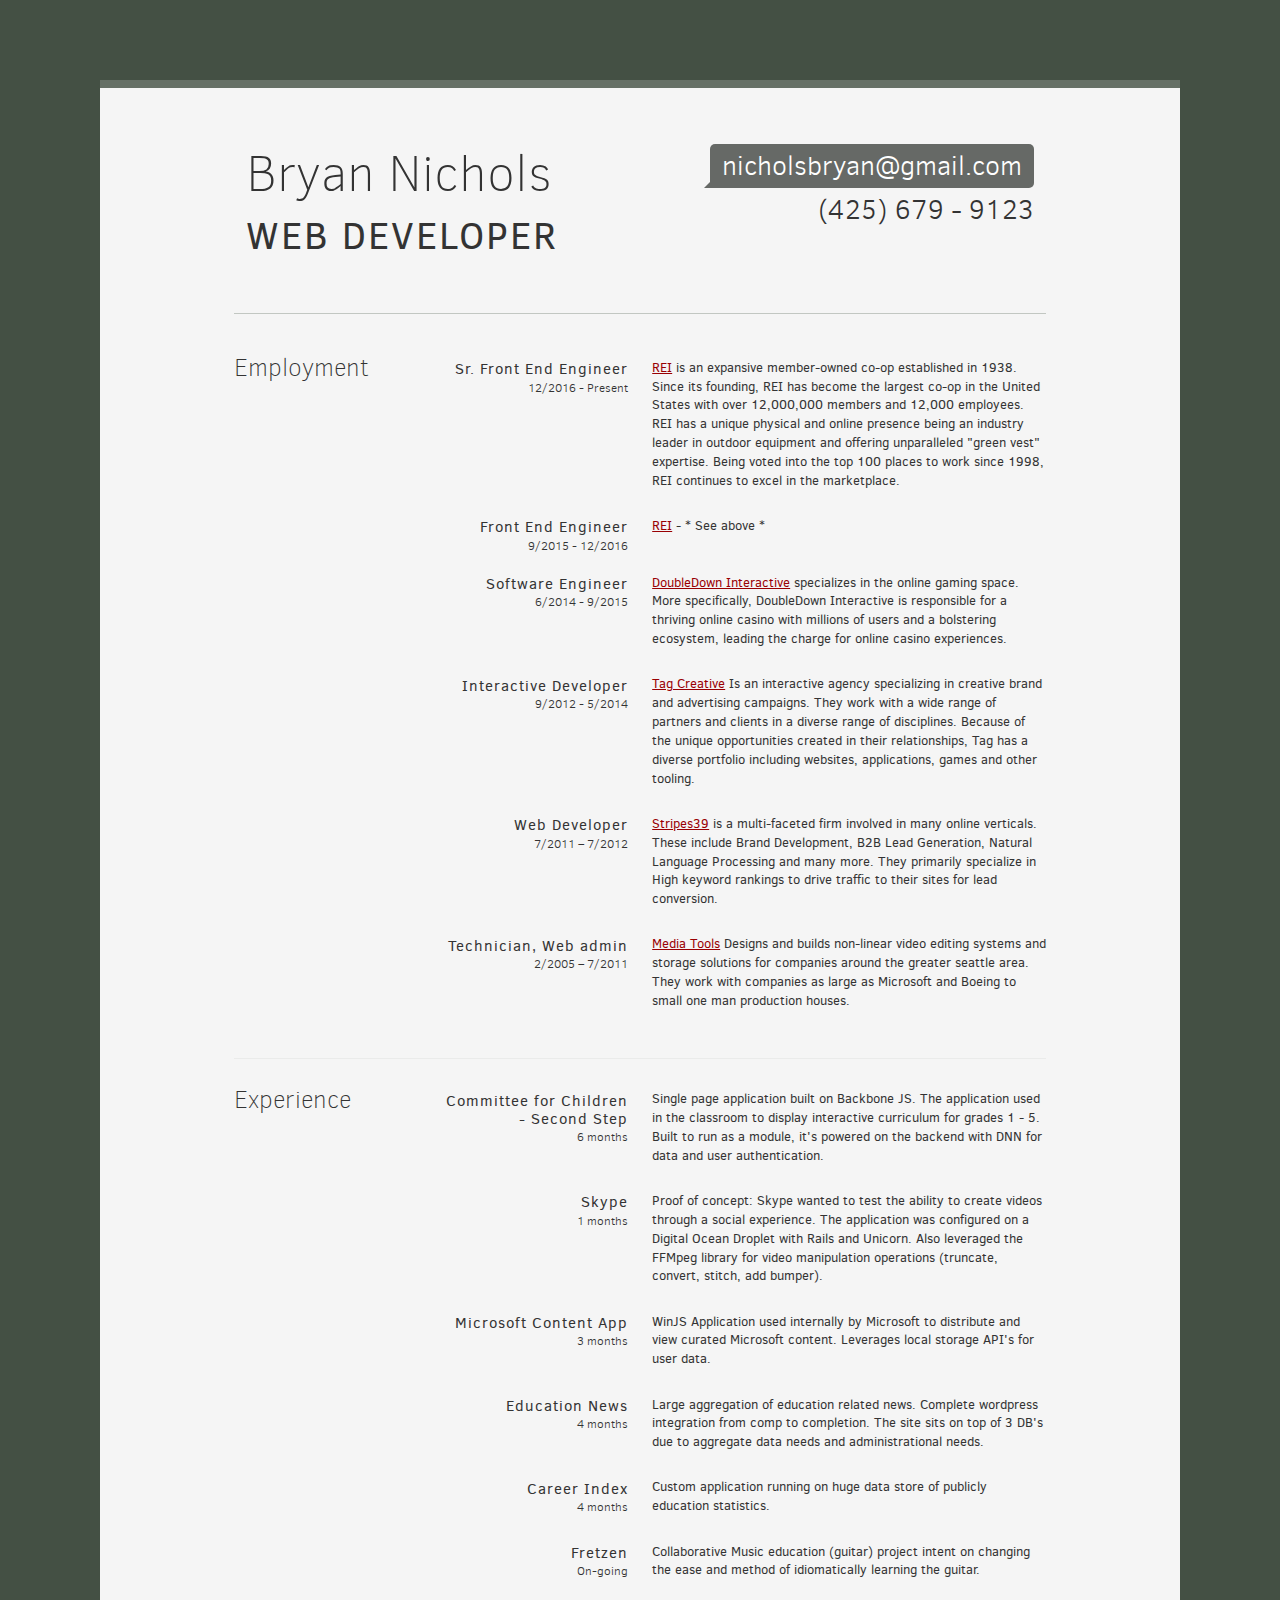
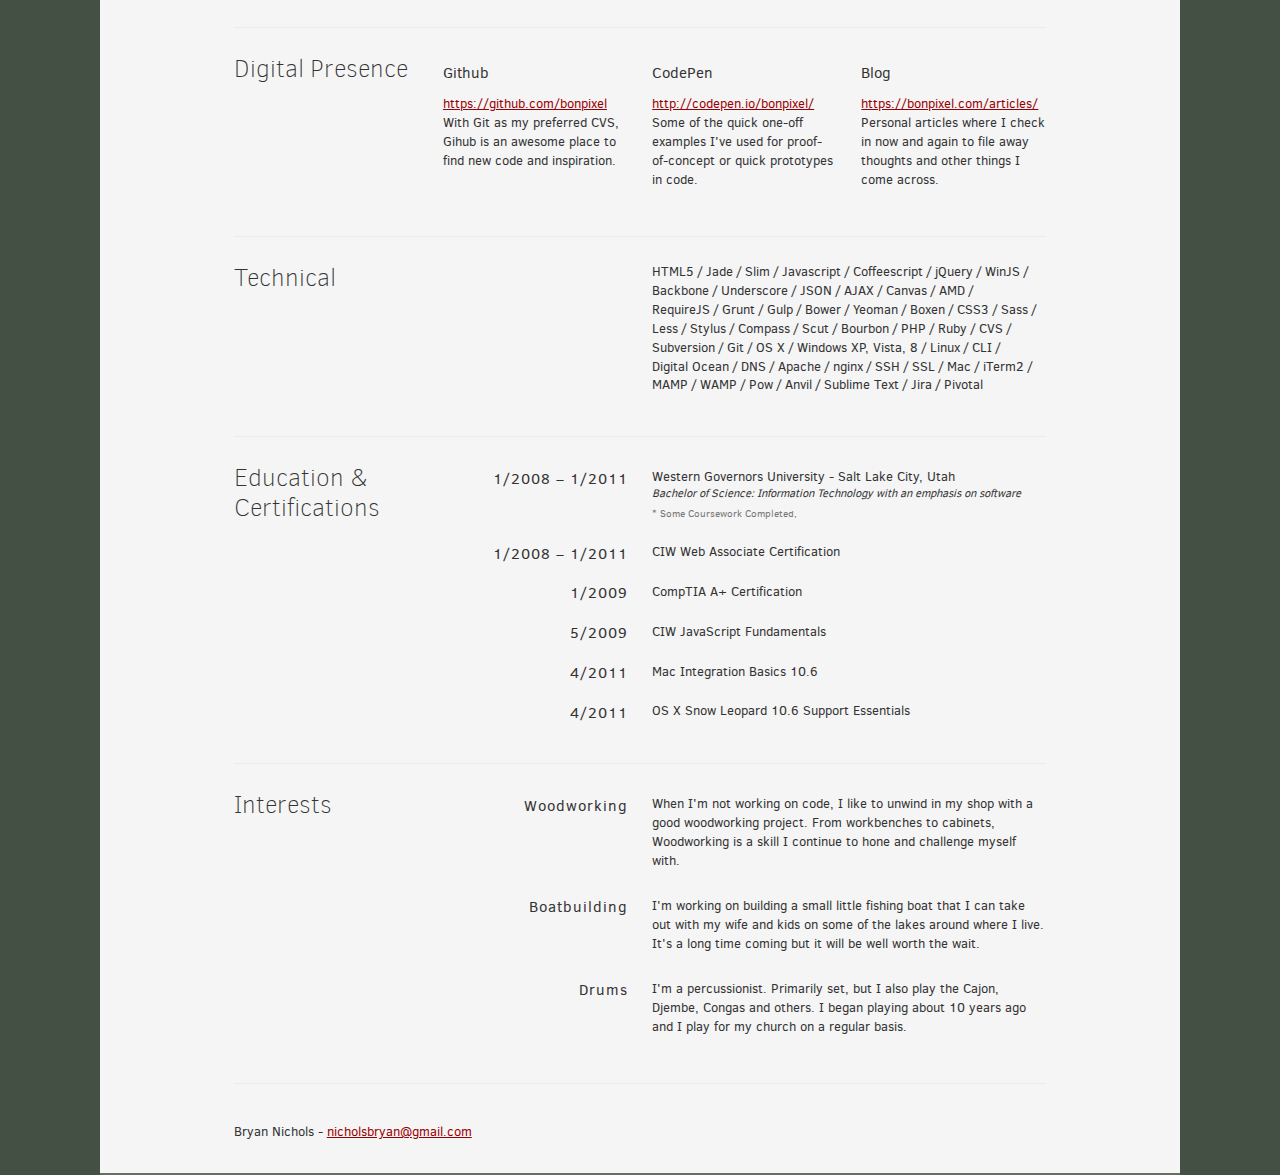
==== commit ec862c70: "building the assets" ====
--- a/info.html
+++ b/info.html
@@ -1,4 +1,4 @@
-<!DOCTYPE html><html lang="en"><head><title>Bryan Nichols | Web Developer | nicholsbryan@gmail.com</title><meta http-equiv="content-type" content="text/html; charset=utf-8"><meta name="keywords" content=""><meta name="description" content=""><meta name="viewport" content="width=device-width, initial-scale=1"><link rel="stylesheet" type="text/css" href="css/normalize.css" media="all"><link rel="stylesheet" type="text/css" href="css/foundation.min.css" media="all"><link rel="stylesheet" type="text/css" href="css/resume.css" media="all"></head><body><div id="doc"><div id="inner"><header id="hd" class="row"><div class="medium-6 small-12 columns"><h1>Bryan Nichols</h1><h2>Web Developer</h2></div><div class="medium-6 small-12 columns"><div class="contact-info"><h3 class="email"><a href="mailto:nicholsbryan@gmail.com" target="_blank" class="action">nicholsbryan@gmail.com</a></h3><h3 class="phone">(425) 679 - 9123</h3></div></div></header><div id="main"><section class="employment row"><div class="row"><div class="small-12 medium-3 columns"><h1>Employment</h1></div><div class="small-12 medium-3 columns"><div class="subtitle position"><h2>Sr. Front End Engineer</h2><h3>12/2016 - Present</h3></div></div><div class="medium-6 columns"><div class="description"><p><a href="https://www.rei.com/" target="_blank">REI</a> is an expansive member-owned co-op established in 1938. Since its founding, REI has become the largest co-op in the United States with over 12,000,000 members and 12,000 employees. REI has a unique physical and online presence being an industry leader in outdoor equipment and offering unparalleled "green vest" expertise. Being voted into the top 100 places to work since 1998, REI continues to excel in the marketplace.</p></div></div></div><div class="row"><div class="small-12 medium-3 columns">&nbsp;</div><div class="small-12 medium-3 columns"><div class="subtitle position"><h2>Front End Engineer</h2><h3>9/2015 - 12/2016</h3></div></div><div class="medium-6 columns"><div class="description"><p><a href="https://www.rei.com/" target="_blank">REI</a> - * See above *</p></div></div></div><div class="row"><div class="small-12 medium-3 columns">&nbsp;</div><div class="small-12 medium-3 columns"><div class="subtitle position"><h2>Software Engineer</h2><h3>6/2014 - 9/2015</h3></div></div><div class="medium-6 columns"><div class="description"><p><a href="http://doubledowninteractive.com/" target="_blank">DoubleDown Interactive</a> specializes in the online gaming space. More specifically, DoubleDown Interactive is responsible for a thriving online casino with millions of users and a bolstering ecosystem, leading the charge for online casino experiences.</p></div></div></div><div class="row"><div class="small-12 medium-3 columns">&nbsp;</div><div class="small-12 medium-3 columns"><div class="subtitle position"><h2>Interactive Developer</h2><h3>9/2012 - 5/2014</h3></div></div><div class="medium-6 columns"><div class="description"><p><a href="http://tagcreativestudio.com" target="_blank">Tag Creative</a> Is an interactive agency specializing in creative brand and advertising campaigns. They work with a wide range of partners and clients in a diverse range of disciplines. Because of the unique opportunities created in their relationships, Tag has a diverse portfolio including websites, applications, games and other tooling.</p></div></div></div><div class="row"><div class="small-12 medium-3 columns">&nbsp;</div><div class="small-12 medium-3 columns"><div class="subtitle position"><h2>Web Developer</h2><h3>7/2011 – 7/2012</h3></div></div><div class="medium-6 columns"><div class="description"><p><a href="http://www.stripes39.com/" target="_blank">Stripes39</a> is a multi-faceted firm involved in many online verticals. These include Brand Development, B2B Lead Generation, Natural Language Processing and many more. They primarily specialize in High keyword rankings to drive traffic to their sites for lead conversion.</p></div></div></div><div class="row"><div class="small-12 medium-3 columns">&nbsp;</div><div class="small-12 medium-3 columns"><div class="subtitle position"><h2>Technician, Web admin</h2><h3>2/2005 – 7/2011</h3></div></div><div class="medium-6 columns"><div class="description"><p><a href="http://www.media-tools.com/" target="_blank">Media Tools</a> Designs and builds non-linear video editing systems and storage solutions for companies around the greater seattle area. They work with companies as large as Microsoft and Boeing to small one man production houses.</p></div></div></div></section><section class="experience row"><div class="row"><div class="medium-3 columns"><h1>Experience</h1></div><div class="medium-3 columns"><div class="subtitle position"><h2>Committee for Children - Second Step</h2><h3>6 months</h3></div></div><div class="medium-6 columns"><div class="description"><p>Single page application built on Backbone JS. The application used in the classroom to display interactive curriculum for grades 1 - 5. Built to run as a module, it's powered on the backend with DNN for data and user authentication.</p></div></div></div><div class="row"><div class="small-12 medium-3 columns">&nbsp;</div><div class="small-12 medium-3 columns"><div class="subtitle position"><h2>Skype</h2><h3>1 months</h3></div></div><div class="medium-6 columns"><div class="description"><p>Proof of concept: Skype wanted to test the ability to create videos through a social experience. The application was configured on a Digital Ocean Droplet with Rails and Unicorn. Also leveraged the FFMpeg library for video manipulation operations (truncate, convert, stitch, add bumper).</p></div></div></div><div class="row"><div class="small-12 medium-3 columns">&nbsp;</div><div class="small-12 medium-3 columns"><div class="subtitle position"><h2>Microsoft Content App</h2><h3>3 months</h3></div></div><div class="medium-6 columns"><div class="description"><p>WinJS Application used internally by Microsoft to distribute and view curated Microsoft content. Leverages local storage API's for user data.</p></div></div></div><div class="row"><div class="small-12 medium-3 columns">&nbsp;</div><div class="small-12 medium-3 columns"><div class="subtitle position"><h2>Education News</h2><h3>4 months</h3></div></div><div class="medium-6 columns"><div class="description"><p>Large aggregation of education related news. Complete wordpress integration from comp to completion. The site sits on top of 3 DB's due to aggregate data needs and administrational needs.</p></div></div></div><div class="row"><div class="small-12 medium-3 columns">&nbsp;</div><div class="small-12 medium-3 columns"><div class="subtitle position"><h2>Career Index</h2><h3>4 months</h3></div></div><div class="medium-6 columns"><div class="description"><p>Custom application running on huge data store of publicly education statistics.</p></div></div></div><div class="row"><div class="small-12 medium-3 columns">&nbsp;</div><div class="small-12 medium-3 columns"><div class="subtitle position"><h2>Fretzen</h2><h3>On-going</h3></div></div><div class="medium-6 columns"><div class="description"><p>Collaborative Music education (guitar) project intent on changing the ease and method of idiomatically learning the guitar.</p></div></div></div></section><section class="presence row"><div class="row"><div class="medium-3 columns"><h1>Digital Presence</h1></div><div class="medium-3 columns"><div class="talent"><h2>Github</h2><p><a href="https://github.com/bonpixel" target="_blank">https://github.com/bonpixel</a> With Git as my preferred CVS, Gihub is an awesome place to find new code and inspiration.</p></div></div><div class="medium-3 columns"><div class="talent"><h2>CodePen</h2><p><a href="http://codepen.io/bonpixel/" target="_blank">http://codepen.io/bonpixel/</a> Some of the quick one-off examples I've used for proof-of-concept or quick prototypes in code.</p></div></div><div class="medium-3 columns"><div class="talent"><h2>Blog</h2><p><a href="http://bonpixel.com/articles" target="_blank">http://bonpixel.com/articles</a> Personal articles where I check in now and again to file away thoughts and other things I come across.</p></div></div></div></section><section class="technical row"><div class="row"><div class="medium-6 columns"><h1>Technical</h1></div><div class="medium-6 columns"><div class="description"><ul class="tech"><li>HTML5</li><li>Jade</li><li>Slim</li><li>Javascript</li><li>Coffeescript</li><li>jQuery</li><li>WinJS</li><li>Backbone</li><li>Underscore</li><li>JSON</li><li>AJAX</li><li>Canvas</li><li>AMD</li><li>RequireJS</li><li>Grunt</li><li>Gulp</li><li>Bower</li><li>Yeoman</li><li>Boxen</li><li>CSS3</li><li>Sass</li><li>Less</li><li>Stylus</li><li>Compass</li><li>Scut</li><li>Bourbon</li><li>PHP</li><li>Ruby</li><li>CVS</li><li>Subversion</li><li>Git</li><li>OS X</li><li>Windows XP, Vista, 8</li><li>Linux</li><li>CLI</li><li>Digital Ocean</li><li>DNS</li><li>Apache</li><li>nginx</li><li>SSH</li><li>SSL</li><li>Mac</li><li>iTerm2</li><li>MAMP</li><li>WAMP</li><li>Pow</li><li>Anvil</li><li>Sublime Text</li><li>Jira</li><li>Pivotal</li></ul></div></div></div></section><section class="education row"><div class="row"><div class="medium-3 columns"><h1>Education &amp; Certifications</h1></div><div class="medium-3 columns"><div class="subtitle date"><h2>1/2008 – 1/2011</h2></div></div><div class="medium-6 columns"><div class="description"><p>Western Governors University - Salt Lake City, Utah</p><p class="major">Bachelor of Science: Information Technology with an emphasis on software</p><small>* Some Coursework Completed,</small></div></div></div><div class="row"><div class="small-12 medium-3 columns">&nbsp;</div><div class="small-12 medium-3 columns"><div class="subtitle date"><h2>1/2008 – 1/2011</h2></div></div><div class="medium-6 columns"><div class="description"><p>CIW Web Associate Certification</p></div></div></div><div class="row"><div class="small-12 medium-3 columns">&nbsp;</div><div class="small-12 medium-3 columns"><div class="subtitle date"><h2>1/2009</h2></div></div><div class="medium-6 columns"><div class="description"><p>CompTIA A+ Certification</p></div></div></div><div class="row"><div class="small-12 medium-3 columns">&nbsp;</div><div class="small-12 medium-3 columns"><div class="subtitle date"><h2>5/2009</h2></div></div><div class="medium-6 columns"><div class="description"><p>CIW JavaScript Fundamentals</p></div></div></div><div class="row"><div class="small-12 medium-3 columns">&nbsp;</div><div class="small-12 medium-3 columns"><div class="subtitle date"><h2>4/2011</h2></div></div><div class="medium-6 columns"><div class="description"><p>Mac Integration Basics 10.6</p></div></div></div><div class="row"><div class="small-12 medium-3 columns">&nbsp;</div><div class="small-12 medium-3 columns"><div class="subtitle date"><h2>4/2011</h2></div></div><div class="medium-6 columns"><div class="description"><p>OS X Snow Leopard 10.6 Support Essentials</p></div></div></div></section><section class="profile row"><div class="row"><div class="medium-3 columns"><h1>Interests</h1></div><div class="medium-3 columns"><div class="subtitle"><h2>Woodworking</h2></div></div><div class="medium-6 columns"><div class="description"><p>When I'm not working on code, I like to unwind in my shop with a good woodworking project. From workbenches to cabinets, Woodworking is a skill I continue to hone and challenge myself with.</p></div></div></div><div class="row"><div class="small-12 medium-3 columns">&nbsp;</div><div class="small-12 medium-3 columns"><div class="subtitle"><h2>Boatbuilding</h2></div></div><div class="medium-6 columns"><div class="description"><p>I'm working on building a small little fishing boat that I can take out with my wife and kids on some of the lakes around where I live. It's a long time coming but it will be well worth the wait.</p></div></div></div><div class="row"><div class="small-12 medium-3 columns">&nbsp;</div><div class="small-12 medium-3 columns"><div class="subtitle"><h2>Drums</h2></div></div><div class="medium-6 columns"><div class="description"><p>I'm a percussionist. Primarily set, but I also play the Cajon, Djembe, Congas and others. I began playing about 10 years ago and I play for my church on a regular basis.</p></div></div></div></section></div><footer class="row"><div class="small-12 medium-12 large-12 columns"></div><p>Bryan Nichols - <a href="mailto:nicholsbryan@gmail.com" target="_blank">nicholsbryan@gmail.com</a></p></footer></div></div><script>(function(i,s,o,g,r,a,m){i['GoogleAnalyticsObject']=r;i[r]=i[r]||function(){
+<!DOCTYPE html><html lang="en"><head><title>Bryan Nichols | Web Developer | nicholsbryan@gmail.com</title><meta http-equiv="content-type" content="text/html; charset=utf-8"><meta name="keywords" content=""><meta name="description" content=""><meta name="viewport" content="width=device-width, initial-scale=1"><link rel="stylesheet" type="text/css" href="css/normalize.css" media="all"><link rel="stylesheet" type="text/css" href="css/foundation.min.css" media="all"><link rel="stylesheet" type="text/css" href="css/resume.css" media="all"></head><body><div id="doc"><div id="inner"><header id="hd" class="row"><div class="medium-6 small-12 columns"><h1>Bryan Nichols</h1><h2>Web Developer</h2></div><div class="medium-6 small-12 columns"><div class="contact-info"><h3 class="email"><a href="mailto:nicholsbryan@gmail.com" target="_blank" class="action">nicholsbryan@gmail.com</a></h3><h3 class="phone">(425) 679 - 9123</h3></div></div></header><div id="main"><section class="employment row"><div class="row"><div class="small-12 medium-3 columns"><h1>Employment</h1></div><div class="small-12 medium-3 columns"><div class="subtitle position"><h2>Sr. Front End Engineer</h2><h3>12/2016 - Present</h3></div></div><div class="medium-6 columns"><div class="description"><p><a href="https://www.rei.com/" target="_blank">REI</a> is an expansive member-owned co-op established in 1938. Since its founding, REI has become the largest co-op in the United States with over 12,000,000 members and 12,000 employees. REI has a unique physical and online presence being an industry leader in outdoor equipment and offering unparalleled "green vest" expertise. Being voted into the top 100 places to work since 1998, REI continues to excel in the marketplace.</p></div></div></div><div class="row"><div class="small-12 medium-3 columns">&nbsp;</div><div class="small-12 medium-3 columns"><div class="subtitle position"><h2>Front End Engineer</h2><h3>9/2015 - 12/2016</h3></div></div><div class="medium-6 columns"><div class="description"><p><a href="https://www.rei.com/" target="_blank">REI</a> - * See above *</p></div></div></div><div class="row"><div class="small-12 medium-3 columns">&nbsp;</div><div class="small-12 medium-3 columns"><div class="subtitle position"><h2>Software Engineer</h2><h3>6/2014 - 9/2015</h3></div></div><div class="medium-6 columns"><div class="description"><p><a href="http://doubledowninteractive.com/" target="_blank">DoubleDown Interactive</a> specializes in the online gaming space. More specifically, DoubleDown Interactive is responsible for a thriving online casino with millions of users and a bolstering ecosystem, leading the charge for online casino experiences.</p></div></div></div><div class="row"><div class="small-12 medium-3 columns">&nbsp;</div><div class="small-12 medium-3 columns"><div class="subtitle position"><h2>Interactive Developer</h2><h3>9/2012 - 5/2014</h3></div></div><div class="medium-6 columns"><div class="description"><p><a href="http://tagcreativestudio.com" target="_blank">Tag Creative</a> Is an interactive agency specializing in creative brand and advertising campaigns. They work with a wide range of partners and clients in a diverse range of disciplines. Because of the unique opportunities created in their relationships, Tag has a diverse portfolio including websites, applications, games and other tooling.</p></div></div></div><div class="row"><div class="small-12 medium-3 columns">&nbsp;</div><div class="small-12 medium-3 columns"><div class="subtitle position"><h2>Web Developer</h2><h3>7/2011 – 7/2012</h3></div></div><div class="medium-6 columns"><div class="description"><p><a href="http://www.stripes39.com/" target="_blank">Stripes39</a> is a multi-faceted firm involved in many online verticals. These include Brand Development, B2B Lead Generation, Natural Language Processing and many more. They primarily specialize in High keyword rankings to drive traffic to their sites for lead conversion.</p></div></div></div><div class="row"><div class="small-12 medium-3 columns">&nbsp;</div><div class="small-12 medium-3 columns"><div class="subtitle position"><h2>Technician, Web admin</h2><h3>2/2005 – 7/2011</h3></div></div><div class="medium-6 columns"><div class="description"><p><a href="http://www.media-tools.com/" target="_blank">Media Tools</a> Designs and builds non-linear video editing systems and storage solutions for companies around the greater seattle area. They work with companies as large as Microsoft and Boeing to small one man production houses.</p></div></div></div></section><section class="experience row"><div class="row"><div class="medium-3 columns"><h1>Experience</h1></div><div class="medium-3 columns"><div class="subtitle position"><h2>Committee for Children - Second Step</h2><h3>6 months</h3></div></div><div class="medium-6 columns"><div class="description"><p>Single page application built on Backbone JS. The application used in the classroom to display interactive curriculum for grades 1 - 5. Built to run as a module, it's powered on the backend with DNN for data and user authentication.</p></div></div></div><div class="row"><div class="small-12 medium-3 columns">&nbsp;</div><div class="small-12 medium-3 columns"><div class="subtitle position"><h2>Skype</h2><h3>1 months</h3></div></div><div class="medium-6 columns"><div class="description"><p>Proof of concept: Skype wanted to test the ability to create videos through a social experience. The application was configured on a Digital Ocean Droplet with Rails and Unicorn. Also leveraged the FFMpeg library for video manipulation operations (truncate, convert, stitch, add bumper).</p></div></div></div><div class="row"><div class="small-12 medium-3 columns">&nbsp;</div><div class="small-12 medium-3 columns"><div class="subtitle position"><h2>Microsoft Content App</h2><h3>3 months</h3></div></div><div class="medium-6 columns"><div class="description"><p>WinJS Application used internally by Microsoft to distribute and view curated Microsoft content. Leverages local storage API's for user data.</p></div></div></div><div class="row"><div class="small-12 medium-3 columns">&nbsp;</div><div class="small-12 medium-3 columns"><div class="subtitle position"><h2>Education News</h2><h3>4 months</h3></div></div><div class="medium-6 columns"><div class="description"><p>Large aggregation of education related news. Complete wordpress integration from comp to completion. The site sits on top of 3 DB's due to aggregate data needs and administrational needs.</p></div></div></div><div class="row"><div class="small-12 medium-3 columns">&nbsp;</div><div class="small-12 medium-3 columns"><div class="subtitle position"><h2>Career Index</h2><h3>4 months</h3></div></div><div class="medium-6 columns"><div class="description"><p>Custom application running on huge data store of publicly education statistics.</p></div></div></div><div class="row"><div class="small-12 medium-3 columns">&nbsp;</div><div class="small-12 medium-3 columns"><div class="subtitle position"><h2>Fretzen</h2><h3>On-going</h3></div></div><div class="medium-6 columns"><div class="description"><p>Collaborative Music education (guitar) project intent on changing the ease and method of idiomatically learning the guitar.</p></div></div></div></section><section class="presence row"><div class="row"><div class="medium-3 columns"><h1>Digital Presence</h1></div><div class="medium-3 columns"><div class="talent"><h2>Github</h2><p><a href="https://github.com/bonpixel" target="_blank">https://github.com/bonpixel</a> With Git as my preferred CVS, Gihub is an awesome place to find new code and inspiration.</p></div></div><div class="medium-3 columns"><div class="talent"><h2>CodePen</h2><p><a href="http://codepen.io/bonpixel/" target="_blank">http://codepen.io/bonpixel/</a> Some of the quick one-off examples I've used for proof-of-concept or quick prototypes in code.</p></div></div><div class="medium-3 columns"><div class="talent"><h2>Blog</h2><p><a href="https://bonpixel.com/articles/" target="_blank">https://bonpixel.com/articles/</a> Personal articles where I check in now and again to file away thoughts and other things I come across.</p></div></div></div></section><section class="technical row"><div class="row"><div class="medium-6 columns"><h1>Technical</h1></div><div class="medium-6 columns"><div class="description"><ul class="tech"><li>HTML5</li><li>Jade</li><li>Slim</li><li>Javascript</li><li>Coffeescript</li><li>jQuery</li><li>WinJS</li><li>Backbone</li><li>Underscore</li><li>JSON</li><li>AJAX</li><li>Canvas</li><li>AMD</li><li>RequireJS</li><li>Grunt</li><li>Gulp</li><li>Bower</li><li>Yeoman</li><li>Boxen</li><li>CSS3</li><li>Sass</li><li>Less</li><li>Stylus</li><li>Compass</li><li>Scut</li><li>Bourbon</li><li>PHP</li><li>Ruby</li><li>CVS</li><li>Subversion</li><li>Git</li><li>OS X</li><li>Windows XP, Vista, 8</li><li>Linux</li><li>CLI</li><li>Digital Ocean</li><li>DNS</li><li>Apache</li><li>nginx</li><li>SSH</li><li>SSL</li><li>Mac</li><li>iTerm2</li><li>MAMP</li><li>WAMP</li><li>Pow</li><li>Anvil</li><li>Sublime Text</li><li>Jira</li><li>Pivotal</li></ul></div></div></div></section><section class="education row"><div class="row"><div class="medium-3 columns"><h1>Education &amp; Certifications</h1></div><div class="medium-3 columns"><div class="subtitle date"><h2>1/2008 – 1/2011</h2></div></div><div class="medium-6 columns"><div class="description"><p>Western Governors University - Salt Lake City, Utah</p><p class="major">Bachelor of Science: Information Technology with an emphasis on software</p><small>* Some Coursework Completed,</small></div></div></div><div class="row"><div class="small-12 medium-3 columns">&nbsp;</div><div class="small-12 medium-3 columns"><div class="subtitle date"><h2>1/2008 – 1/2011</h2></div></div><div class="medium-6 columns"><div class="description"><p>CIW Web Associate Certification</p></div></div></div><div class="row"><div class="small-12 medium-3 columns">&nbsp;</div><div class="small-12 medium-3 columns"><div class="subtitle date"><h2>1/2009</h2></div></div><div class="medium-6 columns"><div class="description"><p>CompTIA A+ Certification</p></div></div></div><div class="row"><div class="small-12 medium-3 columns">&nbsp;</div><div class="small-12 medium-3 columns"><div class="subtitle date"><h2>5/2009</h2></div></div><div class="medium-6 columns"><div class="description"><p>CIW JavaScript Fundamentals</p></div></div></div><div class="row"><div class="small-12 medium-3 columns">&nbsp;</div><div class="small-12 medium-3 columns"><div class="subtitle date"><h2>4/2011</h2></div></div><div class="medium-6 columns"><div class="description"><p>Mac Integration Basics 10.6</p></div></div></div><div class="row"><div class="small-12 medium-3 columns">&nbsp;</div><div class="small-12 medium-3 columns"><div class="subtitle date"><h2>4/2011</h2></div></div><div class="medium-6 columns"><div class="description"><p>OS X Snow Leopard 10.6 Support Essentials</p></div></div></div></section><section class="profile row"><div class="row"><div class="medium-3 columns"><h1>Interests</h1></div><div class="medium-3 columns"><div class="subtitle"><h2>Woodworking</h2></div></div><div class="medium-6 columns"><div class="description"><p>When I'm not working on code, I like to unwind in my shop with a good woodworking project. From workbenches to cabinets, Woodworking is a skill I continue to hone and challenge myself with.</p></div></div></div><div class="row"><div class="small-12 medium-3 columns">&nbsp;</div><div class="small-12 medium-3 columns"><div class="subtitle"><h2>Boatbuilding</h2></div></div><div class="medium-6 columns"><div class="description"><p>I'm working on building a small little fishing boat that I can take out with my wife and kids on some of the lakes around where I live. It's a long time coming but it will be well worth the wait.</p></div></div></div><div class="row"><div class="small-12 medium-3 columns">&nbsp;</div><div class="small-12 medium-3 columns"><div class="subtitle"><h2>Drums</h2></div></div><div class="medium-6 columns"><div class="description"><p>I'm a percussionist. Primarily set, but I also play the Cajon, Djembe, Congas and others. I began playing about 10 years ago and I play for my church on a regular basis.</p></div></div></div></section></div><footer class="row"><div class="small-12 medium-12 large-12 columns"></div><p>Bryan Nichols - <a href="mailto:nicholsbryan@gmail.com" target="_blank">nicholsbryan@gmail.com</a></p></footer></div></div><script>(function(i,s,o,g,r,a,m){i['GoogleAnalyticsObject']=r;i[r]=i[r]||function(){
 (i[r].q=i[r].q||[]).push(arguments)},i[r].l=1*new Date();a=s.createElement(o),
 m=s.getElementsByTagName(o)[0];a.async=1;a.src=g;m.parentNode.insertBefore(a,m)
 })(window,document,'script','//www.google-analytics.com/analytics.js','ga');
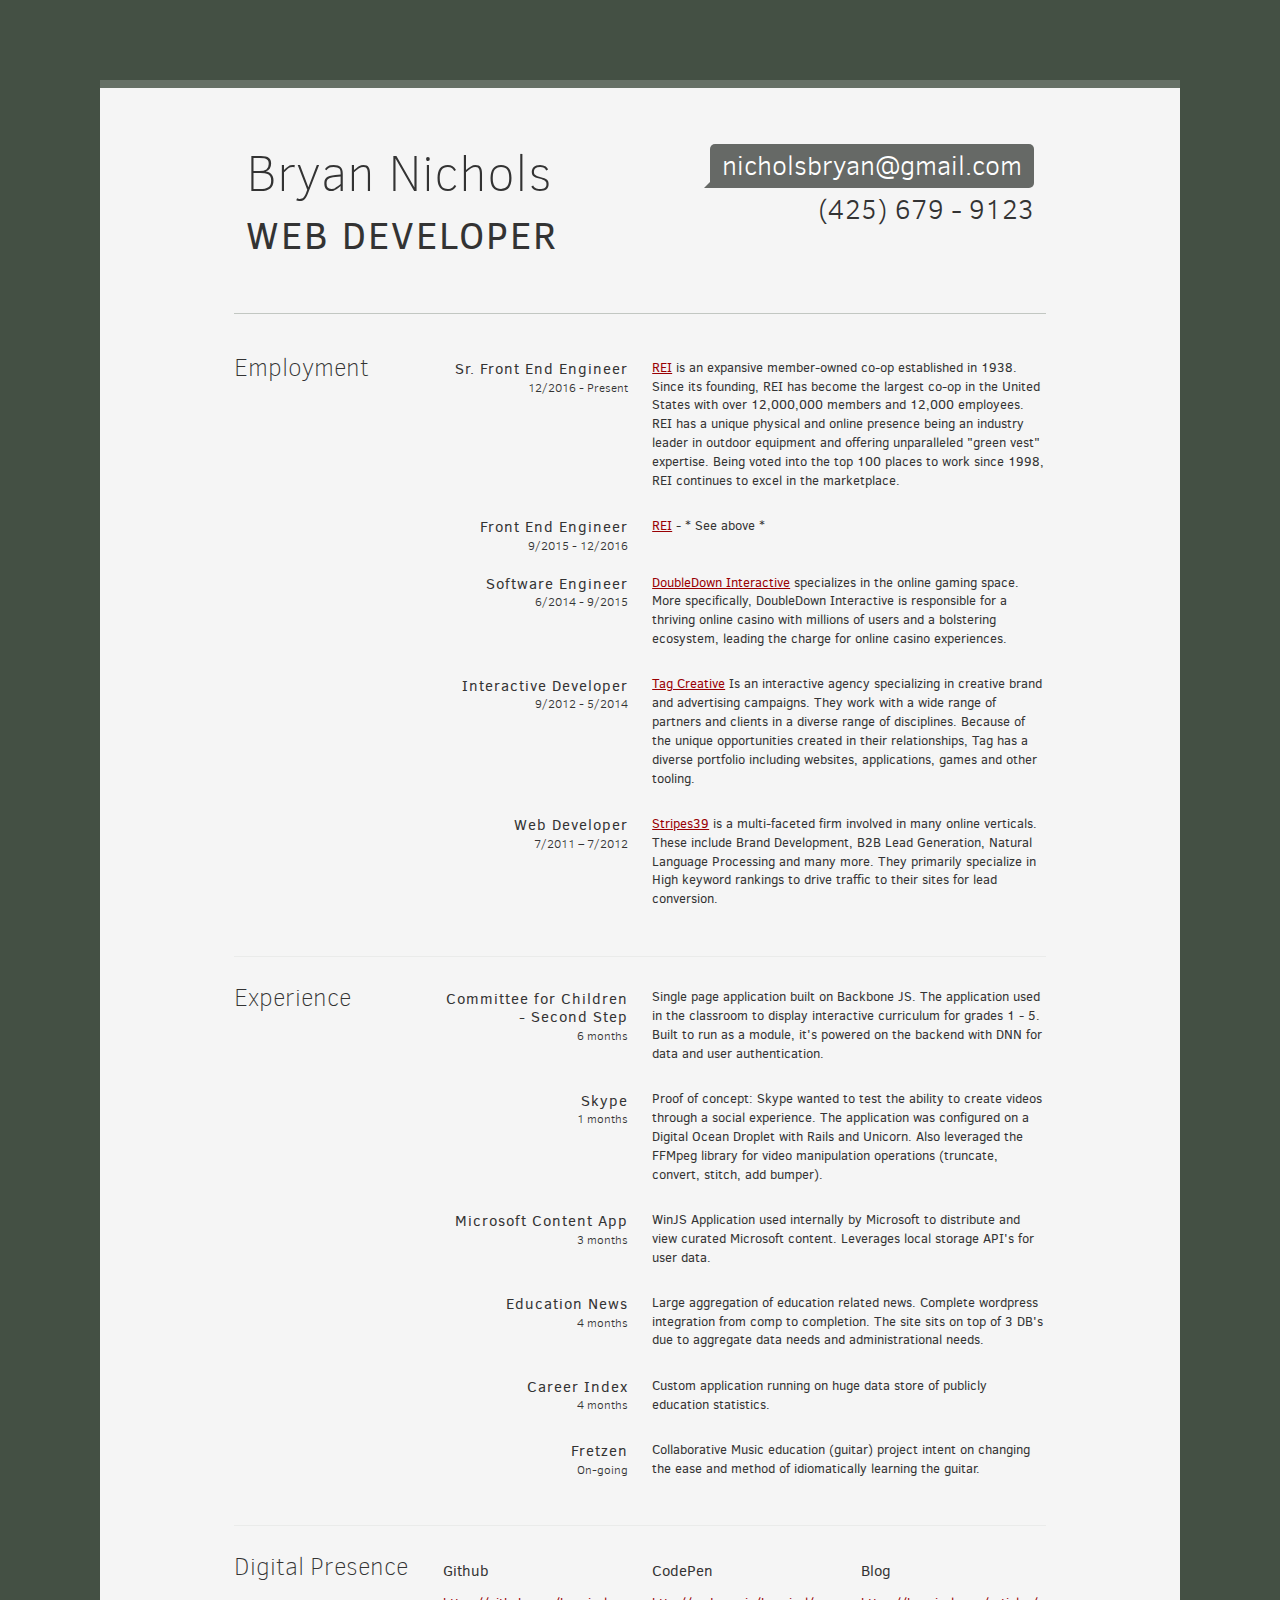
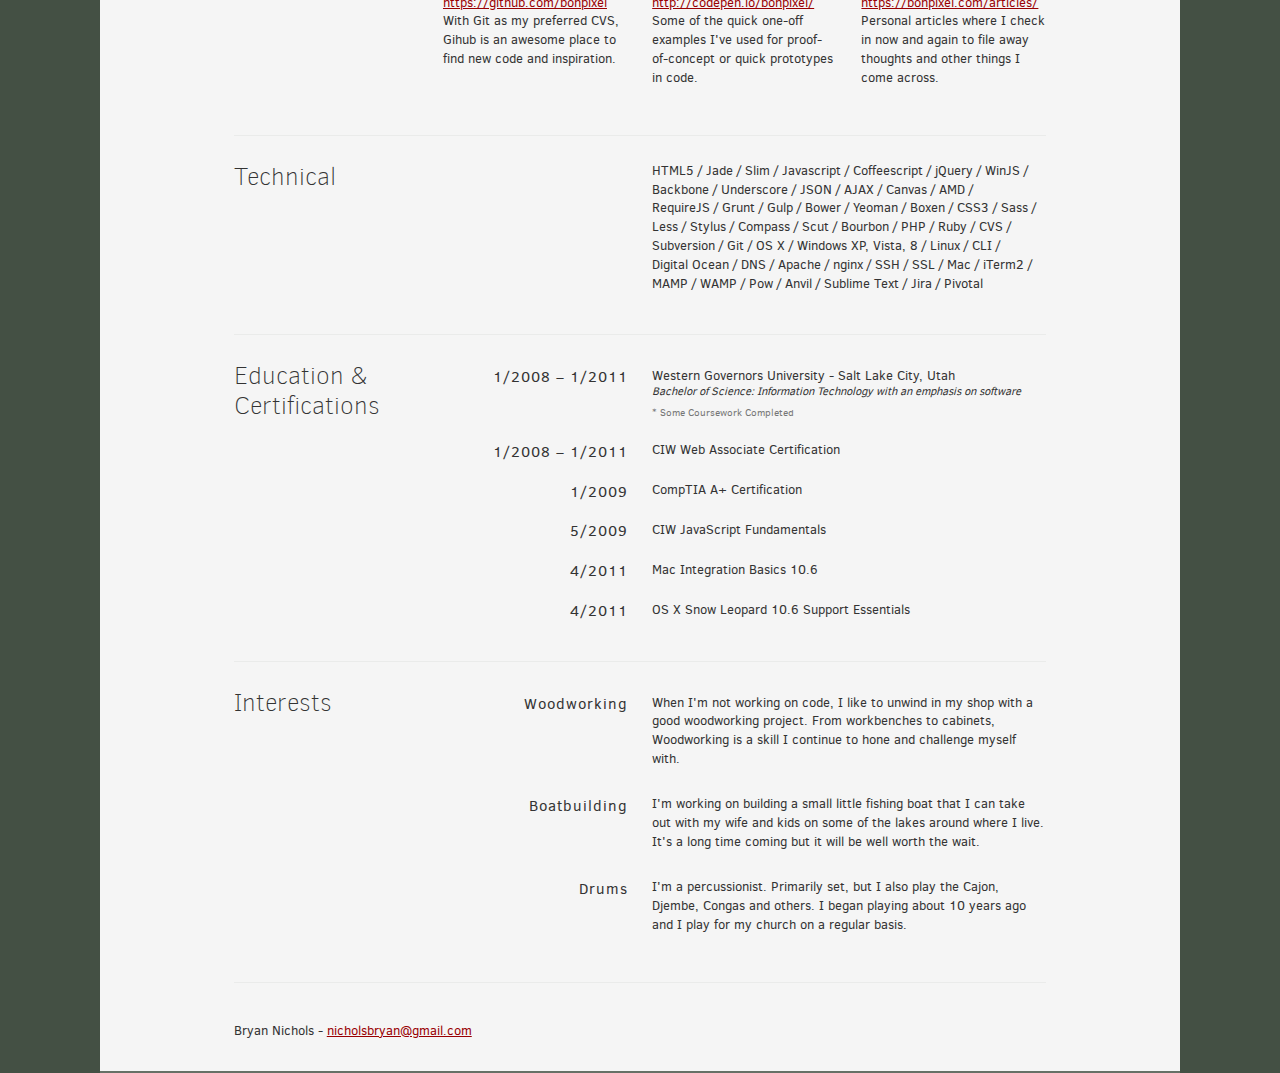
==== commit 309c4b59: "adding in some better print styles"" ====
--- a/info.html
+++ b/info.html
@@ -1,4 +1,7 @@
-<!DOCTYPE html><html lang="en"><head><title>Bryan Nichols | Web Developer | nicholsbryan@gmail.com</title><meta http-equiv="content-type" content="text/html; charset=utf-8"><meta name="keywords" content=""><meta name="description" content=""><meta name="viewport" content="width=device-width, initial-scale=1"><link rel="stylesheet" type="text/css" href="css/normalize.css" media="all"><link rel="stylesheet" type="text/css" href="css/foundation.min.css" media="all"><link rel="stylesheet" type="text/css" href="css/resume.css" media="all"></head><body><div id="doc"><div id="inner"><header id="hd" class="row"><div class="medium-6 small-12 columns"><h1>Bryan Nichols</h1><h2>Web Developer</h2></div><div class="medium-6 small-12 columns"><div class="contact-info"><h3 class="email"><a href="mailto:nicholsbryan@gmail.com" target="_blank" class="action">nicholsbryan@gmail.com</a></h3><h3 class="phone">(425) 679 - 9123</h3></div></div></header><div id="main"><section class="employment row"><div class="row"><div class="small-12 medium-3 columns"><h1>Employment</h1></div><div class="small-12 medium-3 columns"><div class="subtitle position"><h2>Sr. Front End Engineer</h2><h3>12/2016 - Present</h3></div></div><div class="medium-6 columns"><div class="description"><p><a href="https://www.rei.com/" target="_blank">REI</a> is an expansive member-owned co-op established in 1938. Since its founding, REI has become the largest co-op in the United States with over 12,000,000 members and 12,000 employees. REI has a unique physical and online presence being an industry leader in outdoor equipment and offering unparalleled "green vest" expertise. Being voted into the top 100 places to work since 1998, REI continues to excel in the marketplace.</p></div></div></div><div class="row"><div class="small-12 medium-3 columns">&nbsp;</div><div class="small-12 medium-3 columns"><div class="subtitle position"><h2>Front End Engineer</h2><h3>9/2015 - 12/2016</h3></div></div><div class="medium-6 columns"><div class="description"><p><a href="https://www.rei.com/" target="_blank">REI</a> - * See above *</p></div></div></div><div class="row"><div class="small-12 medium-3 columns">&nbsp;</div><div class="small-12 medium-3 columns"><div class="subtitle position"><h2>Software Engineer</h2><h3>6/2014 - 9/2015</h3></div></div><div class="medium-6 columns"><div class="description"><p><a href="http://doubledowninteractive.com/" target="_blank">DoubleDown Interactive</a> specializes in the online gaming space. More specifically, DoubleDown Interactive is responsible for a thriving online casino with millions of users and a bolstering ecosystem, leading the charge for online casino experiences.</p></div></div></div><div class="row"><div class="small-12 medium-3 columns">&nbsp;</div><div class="small-12 medium-3 columns"><div class="subtitle position"><h2>Interactive Developer</h2><h3>9/2012 - 5/2014</h3></div></div><div class="medium-6 columns"><div class="description"><p><a href="http://tagcreativestudio.com" target="_blank">Tag Creative</a> Is an interactive agency specializing in creative brand and advertising campaigns. They work with a wide range of partners and clients in a diverse range of disciplines. Because of the unique opportunities created in their relationships, Tag has a diverse portfolio including websites, applications, games and other tooling.</p></div></div></div><div class="row"><div class="small-12 medium-3 columns">&nbsp;</div><div class="small-12 medium-3 columns"><div class="subtitle position"><h2>Web Developer</h2><h3>7/2011 – 7/2012</h3></div></div><div class="medium-6 columns"><div class="description"><p><a href="http://www.stripes39.com/" target="_blank">Stripes39</a> is a multi-faceted firm involved in many online verticals. These include Brand Development, B2B Lead Generation, Natural Language Processing and many more. They primarily specialize in High keyword rankings to drive traffic to their sites for lead conversion.</p></div></div></div><div class="row"><div class="small-12 medium-3 columns">&nbsp;</div><div class="small-12 medium-3 columns"><div class="subtitle position"><h2>Technician, Web admin</h2><h3>2/2005 – 7/2011</h3></div></div><div class="medium-6 columns"><div class="description"><p><a href="http://www.media-tools.com/" target="_blank">Media Tools</a> Designs and builds non-linear video editing systems and storage solutions for companies around the greater seattle area. They work with companies as large as Microsoft and Boeing to small one man production houses.</p></div></div></div></section><section class="experience row"><div class="row"><div class="medium-3 columns"><h1>Experience</h1></div><div class="medium-3 columns"><div class="subtitle position"><h2>Committee for Children - Second Step</h2><h3>6 months</h3></div></div><div class="medium-6 columns"><div class="description"><p>Single page application built on Backbone JS. The application used in the classroom to display interactive curriculum for grades 1 - 5. Built to run as a module, it's powered on the backend with DNN for data and user authentication.</p></div></div></div><div class="row"><div class="small-12 medium-3 columns">&nbsp;</div><div class="small-12 medium-3 columns"><div class="subtitle position"><h2>Skype</h2><h3>1 months</h3></div></div><div class="medium-6 columns"><div class="description"><p>Proof of concept: Skype wanted to test the ability to create videos through a social experience. The application was configured on a Digital Ocean Droplet with Rails and Unicorn. Also leveraged the FFMpeg library for video manipulation operations (truncate, convert, stitch, add bumper).</p></div></div></div><div class="row"><div class="small-12 medium-3 columns">&nbsp;</div><div class="small-12 medium-3 columns"><div class="subtitle position"><h2>Microsoft Content App</h2><h3>3 months</h3></div></div><div class="medium-6 columns"><div class="description"><p>WinJS Application used internally by Microsoft to distribute and view curated Microsoft content. Leverages local storage API's for user data.</p></div></div></div><div class="row"><div class="small-12 medium-3 columns">&nbsp;</div><div class="small-12 medium-3 columns"><div class="subtitle position"><h2>Education News</h2><h3>4 months</h3></div></div><div class="medium-6 columns"><div class="description"><p>Large aggregation of education related news. Complete wordpress integration from comp to completion. The site sits on top of 3 DB's due to aggregate data needs and administrational needs.</p></div></div></div><div class="row"><div class="small-12 medium-3 columns">&nbsp;</div><div class="small-12 medium-3 columns"><div class="subtitle position"><h2>Career Index</h2><h3>4 months</h3></div></div><div class="medium-6 columns"><div class="description"><p>Custom application running on huge data store of publicly education statistics.</p></div></div></div><div class="row"><div class="small-12 medium-3 columns">&nbsp;</div><div class="small-12 medium-3 columns"><div class="subtitle position"><h2>Fretzen</h2><h3>On-going</h3></div></div><div class="medium-6 columns"><div class="description"><p>Collaborative Music education (guitar) project intent on changing the ease and method of idiomatically learning the guitar.</p></div></div></div></section><section class="presence row"><div class="row"><div class="medium-3 columns"><h1>Digital Presence</h1></div><div class="medium-3 columns"><div class="talent"><h2>Github</h2><p><a href="https://github.com/bonpixel" target="_blank">https://github.com/bonpixel</a> With Git as my preferred CVS, Gihub is an awesome place to find new code and inspiration.</p></div></div><div class="medium-3 columns"><div class="talent"><h2>CodePen</h2><p><a href="http://codepen.io/bonpixel/" target="_blank">http://codepen.io/bonpixel/</a> Some of the quick one-off examples I've used for proof-of-concept or quick prototypes in code.</p></div></div><div class="medium-3 columns"><div class="talent"><h2>Blog</h2><p><a href="https://bonpixel.com/articles/" target="_blank">https://bonpixel.com/articles/</a> Personal articles where I check in now and again to file away thoughts and other things I come across.</p></div></div></div></section><section class="technical row"><div class="row"><div class="medium-6 columns"><h1>Technical</h1></div><div class="medium-6 columns"><div class="description"><ul class="tech"><li>HTML5</li><li>Jade</li><li>Slim</li><li>Javascript</li><li>Coffeescript</li><li>jQuery</li><li>WinJS</li><li>Backbone</li><li>Underscore</li><li>JSON</li><li>AJAX</li><li>Canvas</li><li>AMD</li><li>RequireJS</li><li>Grunt</li><li>Gulp</li><li>Bower</li><li>Yeoman</li><li>Boxen</li><li>CSS3</li><li>Sass</li><li>Less</li><li>Stylus</li><li>Compass</li><li>Scut</li><li>Bourbon</li><li>PHP</li><li>Ruby</li><li>CVS</li><li>Subversion</li><li>Git</li><li>OS X</li><li>Windows XP, Vista, 8</li><li>Linux</li><li>CLI</li><li>Digital Ocean</li><li>DNS</li><li>Apache</li><li>nginx</li><li>SSH</li><li>SSL</li><li>Mac</li><li>iTerm2</li><li>MAMP</li><li>WAMP</li><li>Pow</li><li>Anvil</li><li>Sublime Text</li><li>Jira</li><li>Pivotal</li></ul></div></div></div></section><section class="education row"><div class="row"><div class="medium-3 columns"><h1>Education &amp; Certifications</h1></div><div class="medium-3 columns"><div class="subtitle date"><h2>1/2008 – 1/2011</h2></div></div><div class="medium-6 columns"><div class="description"><p>Western Governors University - Salt Lake City, Utah</p><p class="major">Bachelor of Science: Information Technology with an emphasis on software</p><small>* Some Coursework Completed,</small></div></div></div><div class="row"><div class="small-12 medium-3 columns">&nbsp;</div><div class="small-12 medium-3 columns"><div class="subtitle date"><h2>1/2008 – 1/2011</h2></div></div><div class="medium-6 columns"><div class="description"><p>CIW Web Associate Certification</p></div></div></div><div class="row"><div class="small-12 medium-3 columns">&nbsp;</div><div class="small-12 medium-3 columns"><div class="subtitle date"><h2>1/2009</h2></div></div><div class="medium-6 columns"><div class="description"><p>CompTIA A+ Certification</p></div></div></div><div class="row"><div class="small-12 medium-3 columns">&nbsp;</div><div class="small-12 medium-3 columns"><div class="subtitle date"><h2>5/2009</h2></div></div><div class="medium-6 columns"><div class="description"><p>CIW JavaScript Fundamentals</p></div></div></div><div class="row"><div class="small-12 medium-3 columns">&nbsp;</div><div class="small-12 medium-3 columns"><div class="subtitle date"><h2>4/2011</h2></div></div><div class="medium-6 columns"><div class="description"><p>Mac Integration Basics 10.6</p></div></div></div><div class="row"><div class="small-12 medium-3 columns">&nbsp;</div><div class="small-12 medium-3 columns"><div class="subtitle date"><h2>4/2011</h2></div></div><div class="medium-6 columns"><div class="description"><p>OS X Snow Leopard 10.6 Support Essentials</p></div></div></div></section><section class="profile row"><div class="row"><div class="medium-3 columns"><h1>Interests</h1></div><div class="medium-3 columns"><div class="subtitle"><h2>Woodworking</h2></div></div><div class="medium-6 columns"><div class="description"><p>When I'm not working on code, I like to unwind in my shop with a good woodworking project. From workbenches to cabinets, Woodworking is a skill I continue to hone and challenge myself with.</p></div></div></div><div class="row"><div class="small-12 medium-3 columns">&nbsp;</div><div class="small-12 medium-3 columns"><div class="subtitle"><h2>Boatbuilding</h2></div></div><div class="medium-6 columns"><div class="description"><p>I'm working on building a small little fishing boat that I can take out with my wife and kids on some of the lakes around where I live. It's a long time coming but it will be well worth the wait.</p></div></div></div><div class="row"><div class="small-12 medium-3 columns">&nbsp;</div><div class="small-12 medium-3 columns"><div class="subtitle"><h2>Drums</h2></div></div><div class="medium-6 columns"><div class="description"><p>I'm a percussionist. Primarily set, but I also play the Cajon, Djembe, Congas and others. I began playing about 10 years ago and I play for my church on a regular basis.</p></div></div></div></section></div><footer class="row"><div class="small-12 medium-12 large-12 columns"></div><p>Bryan Nichols - <a href="mailto:nicholsbryan@gmail.com" target="_blank">nicholsbryan@gmail.com</a></p></footer></div></div><script>(function(i,s,o,g,r,a,m){i['GoogleAnalyticsObject']=r;i[r]=i[r]||function(){
+<!DOCTYPE html><html lang="en"><head><title>Bryan Nichols | Web Developer | nicholsbryan@gmail.com</title><meta http-equiv="content-type" content="text/html; charset=utf-8"><meta name="keywords" content=""><meta name="description" content=""><meta name="viewport" content="width=device-width, initial-scale=1"><link rel="stylesheet" type="text/css" href="css/normalize.css" media="all"><link rel="stylesheet" type="text/css" href="css/foundation.min.css" media="all"><link rel="stylesheet" type="text/css" href="css/resume.css" media="all"><link rel="stylesheet" type="text/css" href="css/print.css" media="print"></head><body><div id="doc"><div id="inner"><header id="hd" class="row"><div class="medium-6 small-12 columns"><h1>Bryan Nichols</h1><h2>Web Developer</h2></div><div class="medium-6 small-12 columns"><div class="contact-info"><h3 class="email"><a href="mailto:nicholsbryan@gmail.com" target="_blank" class="action">nicholsbryan@gmail.com</a></h3><h3 class="phone">(425) 679 - 9123</h3></div></div></header><div id="main"><section class="employment row"><div class="row"><div class="small-12 medium-3 columns"><h1>Employment</h1></div><div class="small-12 medium-3 columns"><div class="subtitle position"><h2>Sr. Front End Engineer</h2><h3>12/2016 - Present</h3></div></div><div class="medium-6 columns"><div class="description"><p><a href="https://www.rei.com/" target="_blank">REI</a> is an expansive member-owned co-op established in 1938. Since its founding, REI has become the largest co-op in the United States with over 12,000,000 members and 12,000 employees. REI has a unique physical and online presence being an industry leader in outdoor equipment and offering unparalleled "green vest" expertise. Being voted into the top 100 places to work since 1998, REI continues to excel in the marketplace.</p></div></div></div><div class="row"><div class="small-12 medium-3 columns">&nbsp;</div><div class="small-12 medium-3 columns"><div class="subtitle position"><h2>Front End Engineer</h2><h3>9/2015 - 12/2016</h3></div></div><div class="medium-6 columns"><div class="description"><p><a href="https://www.rei.com/" target="_blank">REI</a> - * See above *</p></div></div></div><div class="row"><div class="small-12 medium-3 columns">&nbsp;</div><div class="small-12 medium-3 columns"><div class="subtitle position"><h2>Software Engineer</h2><h3>6/2014 - 9/2015</h3></div></div><div class="medium-6 columns"><div class="description"><p><a href="http://doubledowninteractive.com/" target="_blank">DoubleDown Interactive</a> specializes in the online gaming space. More specifically, DoubleDown Interactive is responsible for a thriving online casino with millions of users and a bolstering ecosystem, leading the charge for online casino experiences.</p></div></div></div><div class="row"><div class="small-12 medium-3 columns">&nbsp;</div><div class="small-12 medium-3 columns"><div class="subtitle position"><h2>Interactive Developer</h2><h3>9/2012 - 5/2014</h3></div></div><div class="medium-6 columns"><div class="description"><p><a href="http://tagcreativestudio.com" target="_blank">Tag Creative</a> Is an interactive agency specializing in creative brand and advertising campaigns. They work with a wide range of partners and clients in a diverse range of disciplines. Because of the unique opportunities created in their relationships, Tag has a diverse portfolio including websites, applications, games and other tooling.</p></div></div></div><div class="row"><div class="small-12 medium-3 columns">&nbsp;</div><div class="small-12 medium-3 columns"><div class="subtitle position"><h2>Web Developer</h2><h3>7/2011 – 7/2012</h3></div></div><div class="medium-6 columns"><div class="description"><p><a href="http://www.stripes39.com/" target="_blank">Stripes39</a> is a multi-faceted firm involved in many online verticals. These include Brand Development, B2B Lead Generation, Natural Language Processing and many more. They primarily specialize in High keyword rankings to drive traffic to their sites for lead conversion.</p></div></div></div>
+
+
+</section><section class="experience row"><div class="row"><div class="medium-3 columns"><h1>Experience</h1></div><div class="medium-3 columns"><div class="subtitle position"><h2>Committee for Children - Second Step</h2><h3>6 months</h3></div></div><div class="medium-6 columns"><div class="description"><p>Single page application built on Backbone JS. The application used in the classroom to display interactive curriculum for grades 1 - 5. Built to run as a module, it's powered on the backend with DNN for data and user authentication.</p></div></div></div><div class="row"><div class="small-12 medium-3 columns">&nbsp;</div><div class="small-12 medium-3 columns"><div class="subtitle position"><h2>Skype</h2><h3>1 months</h3></div></div><div class="medium-6 columns"><div class="description"><p>Proof of concept: Skype wanted to test the ability to create videos through a social experience. The application was configured on a Digital Ocean Droplet with Rails and Unicorn. Also leveraged the FFMpeg library for video manipulation operations (truncate, convert, stitch, add bumper).</p></div></div></div><div class="row"><div class="small-12 medium-3 columns">&nbsp;</div><div class="small-12 medium-3 columns"><div class="subtitle position"><h2>Microsoft Content App</h2><h3>3 months</h3></div></div><div class="medium-6 columns"><div class="description"><p>WinJS Application used internally by Microsoft to distribute and view curated Microsoft content. Leverages local storage API's for user data.</p></div></div></div><div class="row"><div class="small-12 medium-3 columns">&nbsp;</div><div class="small-12 medium-3 columns"><div class="subtitle position"><h2>Education News</h2><h3>4 months</h3></div></div><div class="medium-6 columns"><div class="description"><p>Large aggregation of education related news. Complete wordpress integration from comp to completion. The site sits on top of 3 DB's due to aggregate data needs and administrational needs.</p></div></div></div><div class="row"><div class="small-12 medium-3 columns">&nbsp;</div><div class="small-12 medium-3 columns"><div class="subtitle position"><h2>Career Index</h2><h3>4 months</h3></div></div><div class="medium-6 columns"><div class="description"><p>Custom application running on huge data store of publicly education statistics.</p></div></div></div><div class="row"><div class="small-12 medium-3 columns">&nbsp;</div><div class="small-12 medium-3 columns"><div class="subtitle position"><h2>Fretzen</h2><h3>On-going</h3></div></div><div class="medium-6 columns"><div class="description"><p>Collaborative Music education (guitar) project intent on changing the ease and method of idiomatically learning the guitar.</p></div></div></div></section><section class="presence row"><div class="row"><div class="medium-3 columns"><h1>Digital Presence</h1></div><div class="medium-3 columns"><div class="talent"><h2>Github</h2><p><a href="https://github.com/bonpixel" target="_blank">https://github.com/bonpixel</a> With Git as my preferred CVS, Gihub is an awesome place to find new code and inspiration.</p></div></div><div class="medium-3 columns"><div class="talent"><h2>CodePen</h2><p><a href="http://codepen.io/bonpixel/" target="_blank">http://codepen.io/bonpixel/</a> Some of the quick one-off examples I've used for proof-of-concept or quick prototypes in code.</p></div></div><div class="medium-3 columns"><div class="talent"><h2>Blog</h2><p><a href="https://bonpixel.com/articles/" target="_blank">https://bonpixel.com/articles/</a> Personal articles where I check in now and again to file away thoughts and other things I come across.</p></div></div></div></section><section class="technical row"><div class="row"><div class="medium-6 columns"><h1>Technical</h1></div><div class="medium-6 columns"><div class="description"><ul class="tech"><li>HTML5</li><li>Jade</li><li>Slim</li><li>Javascript</li><li>Coffeescript</li><li>jQuery</li><li>WinJS</li><li>Backbone</li><li>Underscore</li><li>JSON</li><li>AJAX</li><li>Canvas</li><li>AMD</li><li>RequireJS</li><li>Grunt</li><li>Gulp</li><li>Bower</li><li>Yeoman</li><li>Boxen</li><li>CSS3</li><li>Sass</li><li>Less</li><li>Stylus</li><li>Compass</li><li>Scut</li><li>Bourbon</li><li>PHP</li><li>Ruby</li><li>CVS</li><li>Subversion</li><li>Git</li><li>OS X</li><li>Windows XP, Vista, 8</li><li>Linux</li><li>CLI</li><li>Digital Ocean</li><li>DNS</li><li>Apache</li><li>nginx</li><li>SSH</li><li>SSL</li><li>Mac</li><li>iTerm2</li><li>MAMP</li><li>WAMP</li><li>Pow</li><li>Anvil</li><li>Sublime Text</li><li>Jira</li><li>Pivotal</li></ul></div></div></div></section><section class="education row"><div class="row"><div class="medium-3 columns"><h1>Education &amp; Certifications</h1></div><div class="medium-3 columns"><div class="subtitle date"><h2>1/2008 – 1/2011</h2></div></div><div class="medium-6 columns"><div class="description"><p>Western Governors University - Salt Lake City, Utah</p><p class="major">Bachelor of Science: Information Technology with an emphasis on software</p><small>* Some Coursework Completed</small></div></div></div><div class="row"><div class="small-12 medium-3 columns">&nbsp;</div><div class="small-12 medium-3 columns"><div class="subtitle date"><h2>1/2008 – 1/2011</h2></div></div><div class="medium-6 columns"><div class="description"><p>CIW Web Associate Certification</p></div></div></div><div class="row"><div class="small-12 medium-3 columns">&nbsp;</div><div class="small-12 medium-3 columns"><div class="subtitle date"><h2>1/2009</h2></div></div><div class="medium-6 columns"><div class="description"><p>CompTIA A+ Certification</p></div></div></div><div class="row"><div class="small-12 medium-3 columns">&nbsp;</div><div class="small-12 medium-3 columns"><div class="subtitle date"><h2>5/2009</h2></div></div><div class="medium-6 columns"><div class="description"><p>CIW JavaScript Fundamentals</p></div></div></div><div class="row"><div class="small-12 medium-3 columns">&nbsp;</div><div class="small-12 medium-3 columns"><div class="subtitle date"><h2>4/2011</h2></div></div><div class="medium-6 columns"><div class="description"><p>Mac Integration Basics 10.6</p></div></div></div><div class="row"><div class="small-12 medium-3 columns">&nbsp;</div><div class="small-12 medium-3 columns"><div class="subtitle date"><h2>4/2011</h2></div></div><div class="medium-6 columns"><div class="description"><p>OS X Snow Leopard 10.6 Support Essentials</p></div></div></div></section><section class="profile row"><div class="row"><div class="medium-3 columns"><h1>Interests</h1></div><div class="medium-3 columns"><div class="subtitle"><h2>Woodworking</h2></div></div><div class="medium-6 columns"><div class="description"><p>When I'm not working on code, I like to unwind in my shop with a good woodworking project. From workbenches to cabinets, Woodworking is a skill I continue to hone and challenge myself with.</p></div></div></div><div class="row"><div class="small-12 medium-3 columns">&nbsp;</div><div class="small-12 medium-3 columns"><div class="subtitle"><h2>Boatbuilding</h2></div></div><div class="medium-6 columns"><div class="description"><p>I'm working on building a small little fishing boat that I can take out with my wife and kids on some of the lakes around where I live. It's a long time coming but it will be well worth the wait.</p></div></div></div><div class="row"><div class="small-12 medium-3 columns">&nbsp;</div><div class="small-12 medium-3 columns"><div class="subtitle"><h2>Drums</h2></div></div><div class="medium-6 columns"><div class="description"><p>I'm a percussionist. Primarily set, but I also play the Cajon, Djembe, Congas and others. I began playing about 10 years ago and I play for my church on a regular basis.</p></div></div></div></section></div><footer class="row"><div class="small-12 medium-12 large-12 columns"></div><p>Bryan Nichols - <a href="mailto:nicholsbryan@gmail.com" target="_blank">nicholsbryan@gmail.com</a></p></footer></div></div><script>(function(i,s,o,g,r,a,m){i['GoogleAnalyticsObject']=r;i[r]=i[r]||function(){
 (i[r].q=i[r].q||[]).push(arguments)},i[r].l=1*new Date();a=s.createElement(o),
 m=s.getElementsByTagName(o)[0];a.async=1;a.src=g;m.parentNode.insertBefore(a,m)
 })(window,document,'script','//www.google-analytics.com/analytics.js','ga');
--- a/css/resume.css
+++ b/css/resume.css
@@ -1 +1 @@
-﻿@font-face{font-family:"clear_sansbold";src:url("../font/clearsans/ClearSans-Bold-webfont.eot");src:url("../font/clearsans/ClearSans-Bold-webfont.eot?#iefix") format("embedded-opentype"),url("../font/clearsans/ClearSans-Bold-webfont.woff") format("woff"),url("../font/clearsans/ClearSans-Bold-webfont.ttf") format("truetype"),url("../font/clearsans/ClearSans-Bold-webfont.svg#clear_sansbold") format("svg");font-weight:normal;font-style:normal}@font-face{font-family:"clear_sansbold_italic";src:url("../font/clearsans/ClearSans-BoldItalic-webfont.eot");src:url("../font/clearsans/ClearSans-BoldItalic-webfont.eot?#iefix") format("embedded-opentype"),url("../font/clearsans/ClearSans-BoldItalic-webfont.woff") format("woff"),url("../font/clearsans/ClearSans-BoldItalic-webfont.ttf") format("truetype"),url("../font/clearsans/ClearSans-BoldItalic-webfont.svg#clear_sansbold_italic") format("svg");font-weight:normal;font-style:normal}@font-face{font-family:"clear_sansitalic";src:url("../font/clearsans/ClearSans-Italic-webfont.eot");src:url("../font/clearsans/ClearSans-Italic-webfont.eot?#iefix") format("embedded-opentype"),url("../font/clearsans/ClearSans-Italic-webfont.woff") format("woff"),url("../font/clearsans/ClearSans-Italic-webfont.ttf") format("truetype"),url("../font/clearsans/ClearSans-Italic-webfont.svg#clear_sansitalic") format("svg");font-weight:normal;font-style:normal}@font-face{font-family:"clear_sans_lightregular";src:url("../font/clearsans/ClearSans-Light-webfont.eot");src:url("../font/clearsans/ClearSans-Light-webfont.eot?#iefix") format("embedded-opentype"),url("../font/clearsans/ClearSans-Light-webfont.woff") format("woff"),url("../font/clearsans/ClearSans-Light-webfont.ttf") format("truetype"),url("../font/clearsans/ClearSans-Light-webfont.svg#clear_sans_lightregular") format("svg");font-weight:normal;font-style:normal}@font-face{font-family:"clear_sans_mediumregular";src:url("../font/clearsans/ClearSans-Medium-webfont.eot");src:url("../font/clearsans/ClearSans-Medium-webfont.eot?#iefix") format("embedded-opentype"),url("../font/clearsans/ClearSans-Medium-webfont.woff") format("woff"),url("../font/clearsans/ClearSans-Medium-webfont.ttf") format("truetype"),url("../font/clearsans/ClearSans-Medium-webfont.svg#clear_sans_mediumregular") format("svg");font-weight:normal;font-style:normal}@font-face{font-family:"clear_sans_mediumitalic";src:url("../font/clearsans/ClearSans-MediumItalic-webfont.eot");src:url("../font/clearsans/ClearSans-MediumItalic-webfont.eot?#iefix") format("embedded-opentype"),url("../font/clearsans/ClearSans-MediumItalic-webfont.woff") format("woff"),url("../font/clearsans/ClearSans-MediumItalic-webfont.ttf") format("truetype"),url("../font/clearsans/ClearSans-MediumItalic-webfont.svg#clear_sans_mediumitalic") format("svg");font-weight:normal;font-style:normal}@font-face{font-family:"clear_sansregular";src:url("../font/clearsans/ClearSans-Regular-webfont.eot");src:url("../font/clearsans/ClearSans-Regular-webfont.eot?#iefix") format("embedded-opentype"),url("../font/clearsans/ClearSans-Regular-webfont.woff") format("woff"),url("../font/clearsans/ClearSans-Regular-webfont.ttf") format("truetype"),url("../font/clearsans/ClearSans-Regular-webfont.svg#clear_sansregular") format("svg");font-weight:normal;font-style:normal}@font-face{font-family:"clear_sans_thinregular";src:url("../font/clearsans/ClearSans-Thin-webfont.eot");src:url("../font/clearsans/ClearSans-Thin-webfont.eot?#iefix") format("embedded-opentype"),url("../font/clearsans/ClearSans-Thin-webfont.woff") format("woff"),url("../font/clearsans/ClearSans-Thin-webfont.ttf") format("truetype"),url("../font/clearsans/ClearSans-Thin-webfont.svg#clear_sans_thinregular") format("svg");font-weight:normal;font-style:normal}#doc{width:1080px;max-width:100%;margin:0 auto}#inner{padding:10px 20px;margin:80px auto;background:#f5f5f5;border:solid #667066;border-width:8px 0 2px 0}section{padding-bottom:2em;border-bottom:1px solid #eaebea}section.row{margin-top:2em}#hd{margin:0 auto 3em auto;padding-top:3.5em;padding-bottom:3.5em;border-bottom:1px solid #c2c7c2}#hd h2{text-transform:uppercase;letter-spacing:2px}#hd .contact-info h3{margin-top:0;margin-bottom:0;float:right}@media screen and (max-width: 750px) and (min-width: 641px){#hd .contact-info h3{font-size:1.377rem}}@media screen and (max-width: 640px){#hd .small-12{margin-bottom:1em;text-align:center}#hd .contact-info{margin-top:30px}#hd .contact-info h3{float:none}#hd .email,#hd .phone{text-align:center;font-size:1rem}#hd .email{margin-bottom:-10px}}#main{margin-bottom:2em}a.action{display:inline-block;background:#666966;color:#fff;padding:6px 12px 6px 12px;margin-bottom:6px;text-decoration:none;border-radius:5px 5px 5px 0;position:relative;margin-left:6px}a.action:before{border-bottom:3px solid #666966;border-top:3px solid transparent;border-left:3px solid transparent;border-right:3px solid #666966;width:0;height:0;position:absolute;left:-6px;bottom:0;color:#666966;content:" "}a.action:hover:before{border-bottom:3px solid #222;border-top:3px solid transparent;border-left:3px solid transparent;border-right:3px solid #222}a.action:hover{background:#222}body{background-color:#445044;font-size:13px;font-family:"clear_sansregular",sans-serif;font-weight:400;line-height:1.45;color:#333}p{margin-bottom:1.3rem;font-family:"clear_sansregular",sans-serif}h1,h2,h3,h4{font-family:"clear_sans_thinregular",sans-serif;margin:1.414rem 0 0.5rem;font-weight:inherit;line-height:1.2;margin-top:10px}h1{margin-top:0;font-size:3.157rem}h2{font-size:2.369rem;font-family:"clear_sansregular",sans-serif}h3{font-size:1.677rem;font-family:"clear_sans_lightregular",sans-serif}h4{font-size:1.333rem}small,.font_small{font-size:0.75rem}a{color:#990003;-ms-word-break:break-all;word-break:break-all;word-break:break-word;-webkit-hyphens:auto;-moz-hyphens:auto;hyphens:auto}a:hover{text-decoration:none}strong{font-weight:bold}li{line-height:24px;border-bottom:1px solid #ccc}section h1{font-size:1.56rem}@media screen and (max-width: 640px){section h1{font-size:2.52rem;margin-bottom:1em;text-align:center}}section h2{font-size:0.96rem}section h3{font-size:0.72rem}section small{font-size:0.6rem;color:#777}section .subtitle{margin-bottom:0.9rem}section .subtitle h2,section .subtitle h3{text-align:right}@media screen and (max-width: 640px){section .subtitle h2,section .subtitle h3{text-align:left}}section .subtitle h2{margin-top:7px;font-weight:500;letter-spacing:1px}section .subtitle h3{margin-top:-5px;font-weight:italic}@media screen and (max-width: 640px){section .subtitle{margin-bottom:0.3rem}section .subtitle h3{margin-bottom:0}}section .description{margin-bottom:0.9rem}section .description p{margin-top:0.35rem}.job{position:relative;margin-bottom:1em;padding-bottom:1em;border-bottom:1px solid #ccc}.job h4{position:absolute;top:0.35em;right:0}.job p{margin:0.75em 0 3em 0}.education .description p{margin-bottom:0.15rem}.education .description p:first-child{margin-bottom:-7px}.education .description .major{font-size:0.7rem;font-style:italic}.tech{margin:0;padding:0}.tech li{display:inline-block;text-decoration:none;border:none;list-style-type:none;line-height:1em;margin-right:3px}.tech li:after{margin-left:3px;content:"/"}.tech li:last-child:after{content:""}
+﻿@font-face{font-family:"clear_sansbold";src:url("../font/clearsans/ClearSans-Bold-webfont.eot");src:url("../font/clearsans/ClearSans-Bold-webfont.eot?#iefix") format("embedded-opentype"),url("../font/clearsans/ClearSans-Bold-webfont.woff") format("woff"),url("../font/clearsans/ClearSans-Bold-webfont.ttf") format("truetype"),url("../font/clearsans/ClearSans-Bold-webfont.svg#clear_sansbold") format("svg");font-weight:normal;font-style:normal}@font-face{font-family:"clear_sansbold_italic";src:url("../font/clearsans/ClearSans-BoldItalic-webfont.eot");src:url("../font/clearsans/ClearSans-BoldItalic-webfont.eot?#iefix") format("embedded-opentype"),url("../font/clearsans/ClearSans-BoldItalic-webfont.woff") format("woff"),url("../font/clearsans/ClearSans-BoldItalic-webfont.ttf") format("truetype"),url("../font/clearsans/ClearSans-BoldItalic-webfont.svg#clear_sansbold_italic") format("svg");font-weight:normal;font-style:normal}@font-face{font-family:"clear_sansitalic";src:url("../font/clearsans/ClearSans-Italic-webfont.eot");src:url("../font/clearsans/ClearSans-Italic-webfont.eot?#iefix") format("embedded-opentype"),url("../font/clearsans/ClearSans-Italic-webfont.woff") format("woff"),url("../font/clearsans/ClearSans-Italic-webfont.ttf") format("truetype"),url("../font/clearsans/ClearSans-Italic-webfont.svg#clear_sansitalic") format("svg");font-weight:normal;font-style:normal}@font-face{font-family:"clear_sans_lightregular";src:url("../font/clearsans/ClearSans-Light-webfont.eot");src:url("../font/clearsans/ClearSans-Light-webfont.eot?#iefix") format("embedded-opentype"),url("../font/clearsans/ClearSans-Light-webfont.woff") format("woff"),url("../font/clearsans/ClearSans-Light-webfont.ttf") format("truetype"),url("../font/clearsans/ClearSans-Light-webfont.svg#clear_sans_lightregular") format("svg");font-weight:normal;font-style:normal}@font-face{font-family:"clear_sans_mediumregular";src:url("../font/clearsans/ClearSans-Medium-webfont.eot");src:url("../font/clearsans/ClearSans-Medium-webfont.eot?#iefix") format("embedded-opentype"),url("../font/clearsans/ClearSans-Medium-webfont.woff") format("woff"),url("../font/clearsans/ClearSans-Medium-webfont.ttf") format("truetype"),url("../font/clearsans/ClearSans-Medium-webfont.svg#clear_sans_mediumregular") format("svg");font-weight:normal;font-style:normal}@font-face{font-family:"clear_sans_mediumitalic";src:url("../font/clearsans/ClearSans-MediumItalic-webfont.eot");src:url("../font/clearsans/ClearSans-MediumItalic-webfont.eot?#iefix") format("embedded-opentype"),url("../font/clearsans/ClearSans-MediumItalic-webfont.woff") format("woff"),url("../font/clearsans/ClearSans-MediumItalic-webfont.ttf") format("truetype"),url("../font/clearsans/ClearSans-MediumItalic-webfont.svg#clear_sans_mediumitalic") format("svg");font-weight:normal;font-style:normal}@font-face{font-family:"clear_sansregular";src:url("../font/clearsans/ClearSans-Regular-webfont.eot");src:url("../font/clearsans/ClearSans-Regular-webfont.eot?#iefix") format("embedded-opentype"),url("../font/clearsans/ClearSans-Regular-webfont.woff") format("woff"),url("../font/clearsans/ClearSans-Regular-webfont.ttf") format("truetype"),url("../font/clearsans/ClearSans-Regular-webfont.svg#clear_sansregular") format("svg");font-weight:normal;font-style:normal}@font-face{font-family:"clear_sans_thinregular";src:url("../font/clearsans/ClearSans-Thin-webfont.eot");src:url("../font/clearsans/ClearSans-Thin-webfont.eot?#iefix") format("embedded-opentype"),url("../font/clearsans/ClearSans-Thin-webfont.woff") format("woff"),url("../font/clearsans/ClearSans-Thin-webfont.ttf") format("truetype"),url("../font/clearsans/ClearSans-Thin-webfont.svg#clear_sans_thinregular") format("svg");font-weight:normal;font-style:normal}#doc{width:1080px;max-width:100%;margin:0 auto}#inner{padding:10px 20px;margin:0 auto;background:#f5f5f5;border:solid #667066;border-width:8px 0 2px 0}section{padding-bottom:2em;border-bottom:1px solid #eaebea}section.row{margin-top:2em}#hd{margin:0 auto 3em auto;padding-top:3.5em;padding-bottom:3.5em;border-bottom:1px solid #c2c7c2}#hd h2{text-transform:uppercase;letter-spacing:2px}#hd .contact-info h3{margin-top:0;margin-bottom:0;float:right}@media screen and (max-width: 750px) and (min-width: 641px){#hd .contact-info h3{font-size:1.377rem}}@media screen and (max-width: 640px){#hd .small-12{margin-bottom:1em;text-align:center}#hd .contact-info{margin-top:30px}#hd .contact-info h3{float:none}#hd .email,#hd .phone{text-align:center;font-size:1rem}#hd .email{margin-bottom:-10px}}#main{margin-bottom:2em}a.action{display:inline-block;background:#666966;color:#fff;padding:6px 12px 6px 12px;margin-bottom:6px;text-decoration:none;border-radius:5px 5px 5px 0;position:relative;margin-left:6px}a.action:before{border-bottom:3px solid #666966;border-top:3px solid transparent;border-left:3px solid transparent;border-right:3px solid #666966;width:0;height:0;position:absolute;left:-6px;bottom:0;color:#666966;content:" "}a.action:hover:before{border-bottom:3px solid #222;border-top:3px solid transparent;border-left:3px solid transparent;border-right:3px solid #222}a.action:hover{background:#222}body{background-color:#445044;font-size:13px;font-family:"clear_sansregular",sans-serif;font-weight:400;line-height:1.45;color:#333;padding-top:80px}p{margin-bottom:1.3rem;font-family:"clear_sansregular",sans-serif}h1,h2,h3,h4{font-family:"clear_sans_thinregular",sans-serif;margin:1.414rem 0 .5rem;font-weight:inherit;line-height:1.2;margin-top:10px}h1{margin-top:0;font-size:3.157rem}h2{font-size:2.369rem;font-family:"clear_sansregular",sans-serif}h3{font-size:1.677rem;font-family:"clear_sans_lightregular",sans-serif}h4{font-size:1.333rem}small,.font_small{font-size:.75rem}a{color:#990003;-ms-word-break:break-all;word-break:break-all;word-break:break-word;-webkit-hyphens:auto;-moz-hyphens:auto;hyphens:auto}a:hover{text-decoration:none}strong{font-weight:bold}li{line-height:24px;border-bottom:1px solid #ccc}section h1{font-size:1.56rem}@media screen and (max-width: 640px){section h1{font-size:2.52rem;margin-bottom:1em;text-align:center}}section h2{font-size:.96rem}section h3{font-size:.72rem}section small{font-size:.6rem;color:#777}section .subtitle{margin-bottom:.9rem}section .subtitle h2,section .subtitle h3{text-align:right}@media screen and (max-width: 640px){section .subtitle h2,section .subtitle h3{text-align:left}}section .subtitle h2{margin-top:7px;font-weight:500;letter-spacing:1px}section .subtitle h3{margin-top:-5px;font-weight:italic}@media screen and (max-width: 640px){section .subtitle{margin-bottom:.3rem}section .subtitle h3{margin-bottom:0}}section .description{margin-bottom:.9rem}section .description p{margin-top:.35rem}.job{position:relative;margin-bottom:1em;padding-bottom:1em;border-bottom:1px solid #ccc}.job h4{position:absolute;top:.35em;right:0}.job p{margin:.75em 0 3em 0}.education .description p{margin-bottom:.15rem}.education .description p:first-child{margin-bottom:-7px}.education .description .major{font-size:.7rem;font-style:italic}.tech{margin:0;padding:0}.tech li{display:inline-block;text-decoration:none;border:none;list-style-type:none;line-height:1em;margin-right:3px}.tech li:after{margin-left:3px;content:"/"}.tech li:last-child:after{content:""}
--- a/css/print.css
+++ b/css/print.css
@@ -0,0 +1,62 @@
+@media print {
+  .large-1,
+  .medium-1,
+  .small-1 {
+    width: 8.33333%; }
+
+  .large-2,
+  .medium-2,
+  .small-2 {
+    width: 16.66667%; }
+
+  .large-3,
+  .medium-3,
+  .small-3,
+  .small-12 {
+    width: 25%; }
+
+  .large-4,
+  .medium-4,
+  .small-4 {
+    width: 33.33333%; }
+
+  .large-5,
+  .medium-5,
+  .small-5 {
+    width: 41.66667%; }
+
+  .large-6,
+  .medium-6,
+  .small-6 {
+    width: 50%; }
+
+  .large-7,
+  .medium-7,
+  .small-7 {
+    width: 58.33333%; }
+
+  .large-8,
+  .medium-8,
+  .small-8 {
+    width: 66.66667%; }
+
+  .large-9,
+  .medium-9,
+  .small-9 {
+    width: 75%; }
+
+  .large-10,
+  .medium-10,
+  .small-10 {
+    width: 83.33333%; }
+
+  .large-11,
+  .medium-11,
+  .small-11 {
+    width: 91.66667%; }
+
+  .large-12,
+  .medium-12 {
+    width: 100%; } }
+
+/*# sourceMappingURL=print.css.map */
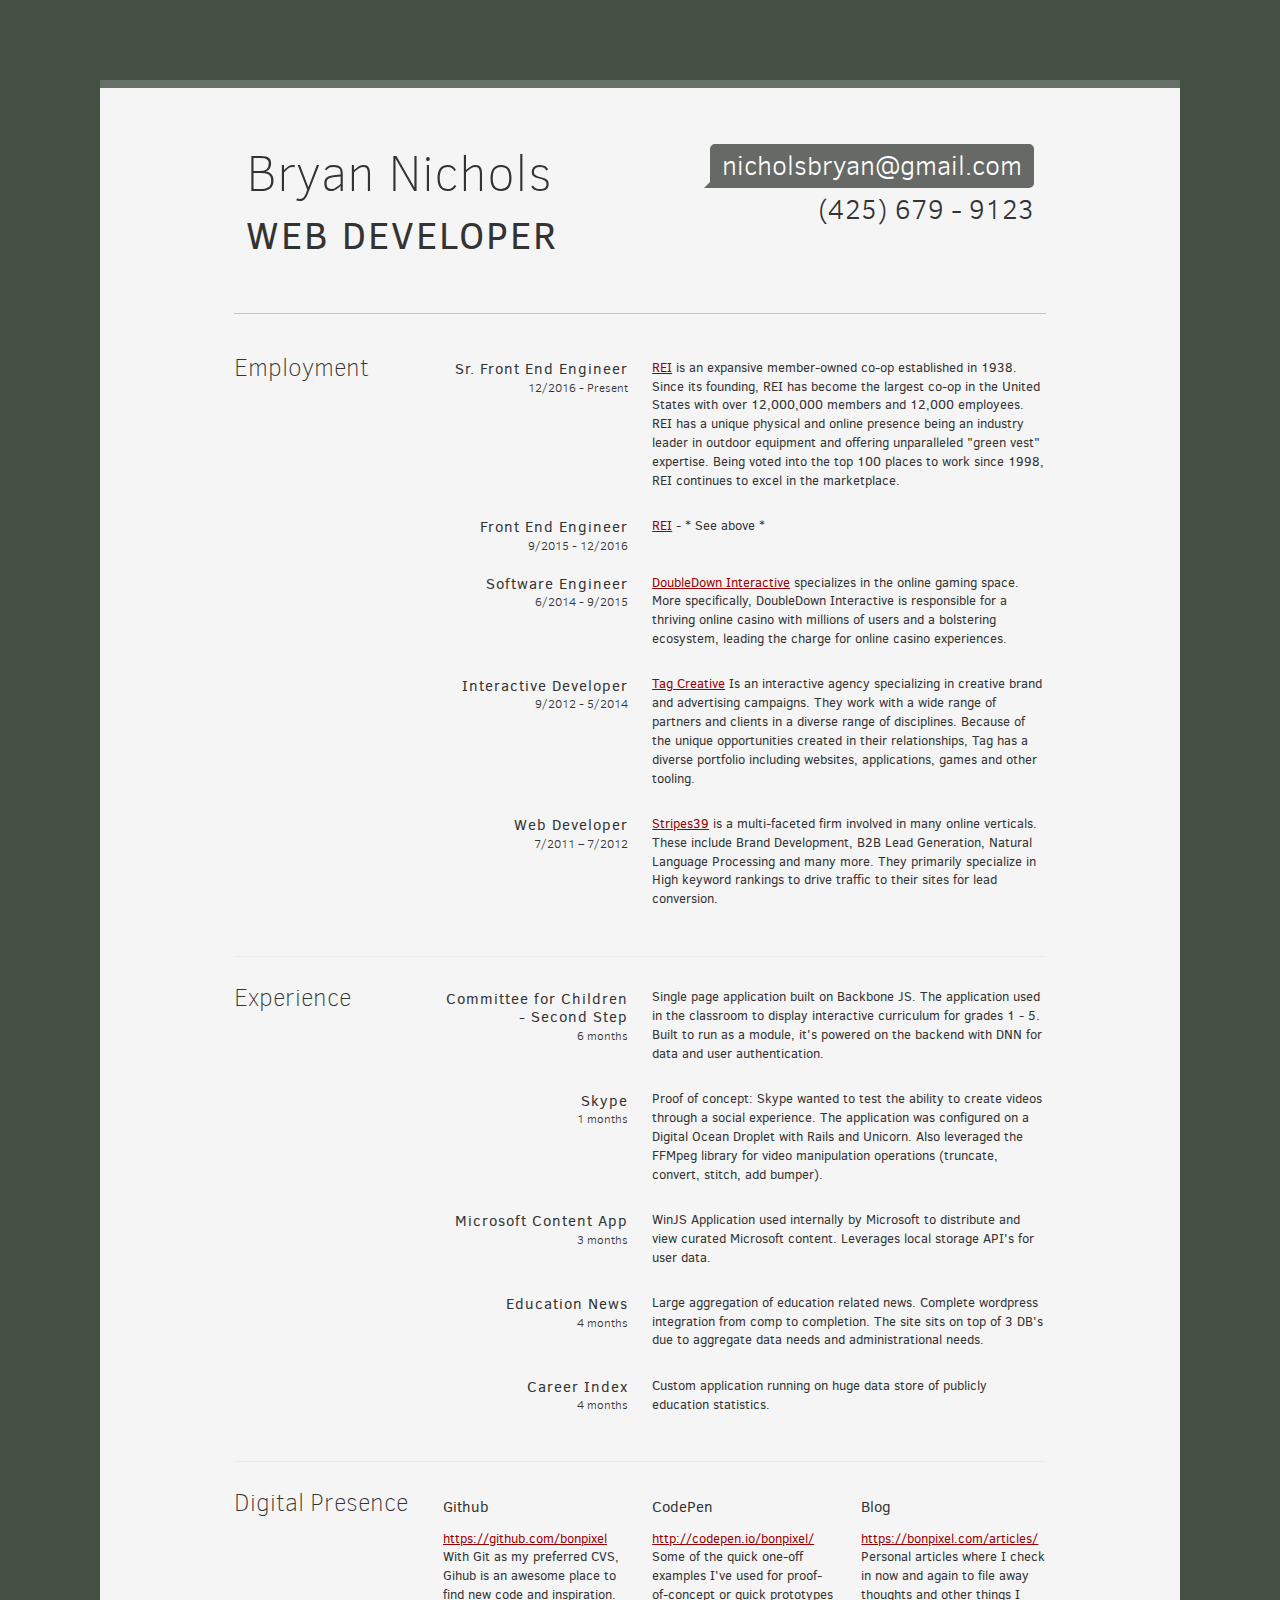
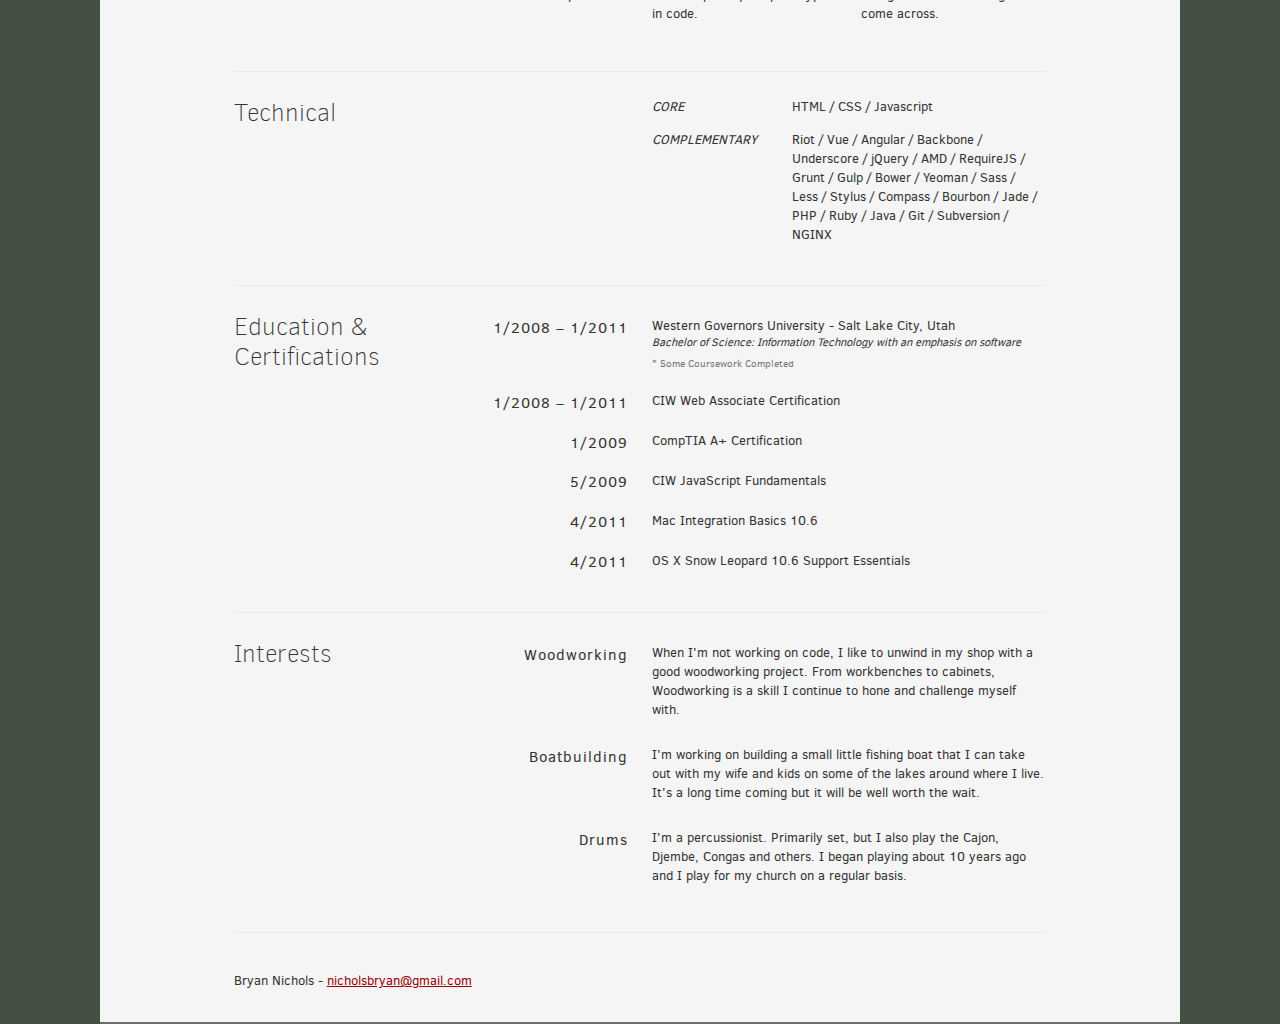
==== commit 65797340: "updating information and print styles" ====
--- a/info.html
+++ b/info.html
@@ -1,7 +1,10 @@
 <!DOCTYPE html><html lang="en"><head><title>Bryan Nichols | Web Developer | nicholsbryan@gmail.com</title><meta http-equiv="content-type" content="text/html; charset=utf-8"><meta name="keywords" content=""><meta name="description" content=""><meta name="viewport" content="width=device-width, initial-scale=1"><link rel="stylesheet" type="text/css" href="css/normalize.css" media="all"><link rel="stylesheet" type="text/css" href="css/foundation.min.css" media="all"><link rel="stylesheet" type="text/css" href="css/resume.css" media="all"><link rel="stylesheet" type="text/css" href="css/print.css" media="print"></head><body><div id="doc"><div id="inner"><header id="hd" class="row"><div class="medium-6 small-12 columns"><h1>Bryan Nichols</h1><h2>Web Developer</h2></div><div class="medium-6 small-12 columns"><div class="contact-info"><h3 class="email"><a href="mailto:nicholsbryan@gmail.com" target="_blank" class="action">nicholsbryan@gmail.com</a></h3><h3 class="phone">(425) 679 - 9123</h3></div></div></header><div id="main"><section class="employment row"><div class="row"><div class="small-12 medium-3 columns"><h1>Employment</h1></div><div class="small-12 medium-3 columns"><div class="subtitle position"><h2>Sr. Front End Engineer</h2><h3>12/2016 - Present</h3></div></div><div class="medium-6 columns"><div class="description"><p><a href="https://www.rei.com/" target="_blank">REI</a> is an expansive member-owned co-op established in 1938. Since its founding, REI has become the largest co-op in the United States with over 12,000,000 members and 12,000 employees. REI has a unique physical and online presence being an industry leader in outdoor equipment and offering unparalleled "green vest" expertise. Being voted into the top 100 places to work since 1998, REI continues to excel in the marketplace.</p></div></div></div><div class="row"><div class="small-12 medium-3 columns">&nbsp;</div><div class="small-12 medium-3 columns"><div class="subtitle position"><h2>Front End Engineer</h2><h3>9/2015 - 12/2016</h3></div></div><div class="medium-6 columns"><div class="description"><p><a href="https://www.rei.com/" target="_blank">REI</a> - * See above *</p></div></div></div><div class="row"><div class="small-12 medium-3 columns">&nbsp;</div><div class="small-12 medium-3 columns"><div class="subtitle position"><h2>Software Engineer</h2><h3>6/2014 - 9/2015</h3></div></div><div class="medium-6 columns"><div class="description"><p><a href="http://doubledowninteractive.com/" target="_blank">DoubleDown Interactive</a> specializes in the online gaming space. More specifically, DoubleDown Interactive is responsible for a thriving online casino with millions of users and a bolstering ecosystem, leading the charge for online casino experiences.</p></div></div></div><div class="row"><div class="small-12 medium-3 columns">&nbsp;</div><div class="small-12 medium-3 columns"><div class="subtitle position"><h2>Interactive Developer</h2><h3>9/2012 - 5/2014</h3></div></div><div class="medium-6 columns"><div class="description"><p><a href="http://tagcreativestudio.com" target="_blank">Tag Creative</a> Is an interactive agency specializing in creative brand and advertising campaigns. They work with a wide range of partners and clients in a diverse range of disciplines. Because of the unique opportunities created in their relationships, Tag has a diverse portfolio including websites, applications, games and other tooling.</p></div></div></div><div class="row"><div class="small-12 medium-3 columns">&nbsp;</div><div class="small-12 medium-3 columns"><div class="subtitle position"><h2>Web Developer</h2><h3>7/2011 – 7/2012</h3></div></div><div class="medium-6 columns"><div class="description"><p><a href="http://www.stripes39.com/" target="_blank">Stripes39</a> is a multi-faceted firm involved in many online verticals. These include Brand Development, B2B Lead Generation, Natural Language Processing and many more. They primarily specialize in High keyword rankings to drive traffic to their sites for lead conversion.</p></div></div></div>
 
 
-</section><section class="experience row"><div class="row"><div class="medium-3 columns"><h1>Experience</h1></div><div class="medium-3 columns"><div class="subtitle position"><h2>Committee for Children - Second Step</h2><h3>6 months</h3></div></div><div class="medium-6 columns"><div class="description"><p>Single page application built on Backbone JS. The application used in the classroom to display interactive curriculum for grades 1 - 5. Built to run as a module, it's powered on the backend with DNN for data and user authentication.</p></div></div></div><div class="row"><div class="small-12 medium-3 columns">&nbsp;</div><div class="small-12 medium-3 columns"><div class="subtitle position"><h2>Skype</h2><h3>1 months</h3></div></div><div class="medium-6 columns"><div class="description"><p>Proof of concept: Skype wanted to test the ability to create videos through a social experience. The application was configured on a Digital Ocean Droplet with Rails and Unicorn. Also leveraged the FFMpeg library for video manipulation operations (truncate, convert, stitch, add bumper).</p></div></div></div><div class="row"><div class="small-12 medium-3 columns">&nbsp;</div><div class="small-12 medium-3 columns"><div class="subtitle position"><h2>Microsoft Content App</h2><h3>3 months</h3></div></div><div class="medium-6 columns"><div class="description"><p>WinJS Application used internally by Microsoft to distribute and view curated Microsoft content. Leverages local storage API's for user data.</p></div></div></div><div class="row"><div class="small-12 medium-3 columns">&nbsp;</div><div class="small-12 medium-3 columns"><div class="subtitle position"><h2>Education News</h2><h3>4 months</h3></div></div><div class="medium-6 columns"><div class="description"><p>Large aggregation of education related news. Complete wordpress integration from comp to completion. The site sits on top of 3 DB's due to aggregate data needs and administrational needs.</p></div></div></div><div class="row"><div class="small-12 medium-3 columns">&nbsp;</div><div class="small-12 medium-3 columns"><div class="subtitle position"><h2>Career Index</h2><h3>4 months</h3></div></div><div class="medium-6 columns"><div class="description"><p>Custom application running on huge data store of publicly education statistics.</p></div></div></div><div class="row"><div class="small-12 medium-3 columns">&nbsp;</div><div class="small-12 medium-3 columns"><div class="subtitle position"><h2>Fretzen</h2><h3>On-going</h3></div></div><div class="medium-6 columns"><div class="description"><p>Collaborative Music education (guitar) project intent on changing the ease and method of idiomatically learning the guitar.</p></div></div></div></section><section class="presence row"><div class="row"><div class="medium-3 columns"><h1>Digital Presence</h1></div><div class="medium-3 columns"><div class="talent"><h2>Github</h2><p><a href="https://github.com/bonpixel" target="_blank">https://github.com/bonpixel</a> With Git as my preferred CVS, Gihub is an awesome place to find new code and inspiration.</p></div></div><div class="medium-3 columns"><div class="talent"><h2>CodePen</h2><p><a href="http://codepen.io/bonpixel/" target="_blank">http://codepen.io/bonpixel/</a> Some of the quick one-off examples I've used for proof-of-concept or quick prototypes in code.</p></div></div><div class="medium-3 columns"><div class="talent"><h2>Blog</h2><p><a href="https://bonpixel.com/articles/" target="_blank">https://bonpixel.com/articles/</a> Personal articles where I check in now and again to file away thoughts and other things I come across.</p></div></div></div></section><section class="technical row"><div class="row"><div class="medium-6 columns"><h1>Technical</h1></div><div class="medium-6 columns"><div class="description"><ul class="tech"><li>HTML5</li><li>Jade</li><li>Slim</li><li>Javascript</li><li>Coffeescript</li><li>jQuery</li><li>WinJS</li><li>Backbone</li><li>Underscore</li><li>JSON</li><li>AJAX</li><li>Canvas</li><li>AMD</li><li>RequireJS</li><li>Grunt</li><li>Gulp</li><li>Bower</li><li>Yeoman</li><li>Boxen</li><li>CSS3</li><li>Sass</li><li>Less</li><li>Stylus</li><li>Compass</li><li>Scut</li><li>Bourbon</li><li>PHP</li><li>Ruby</li><li>CVS</li><li>Subversion</li><li>Git</li><li>OS X</li><li>Windows XP, Vista, 8</li><li>Linux</li><li>CLI</li><li>Digital Ocean</li><li>DNS</li><li>Apache</li><li>nginx</li><li>SSH</li><li>SSL</li><li>Mac</li><li>iTerm2</li><li>MAMP</li><li>WAMP</li><li>Pow</li><li>Anvil</li><li>Sublime Text</li><li>Jira</li><li>Pivotal</li></ul></div></div></div></section><section class="education row"><div class="row"><div class="medium-3 columns"><h1>Education &amp; Certifications</h1></div><div class="medium-3 columns"><div class="subtitle date"><h2>1/2008 – 1/2011</h2></div></div><div class="medium-6 columns"><div class="description"><p>Western Governors University - Salt Lake City, Utah</p><p class="major">Bachelor of Science: Information Technology with an emphasis on software</p><small>* Some Coursework Completed</small></div></div></div><div class="row"><div class="small-12 medium-3 columns">&nbsp;</div><div class="small-12 medium-3 columns"><div class="subtitle date"><h2>1/2008 – 1/2011</h2></div></div><div class="medium-6 columns"><div class="description"><p>CIW Web Associate Certification</p></div></div></div><div class="row"><div class="small-12 medium-3 columns">&nbsp;</div><div class="small-12 medium-3 columns"><div class="subtitle date"><h2>1/2009</h2></div></div><div class="medium-6 columns"><div class="description"><p>CompTIA A+ Certification</p></div></div></div><div class="row"><div class="small-12 medium-3 columns">&nbsp;</div><div class="small-12 medium-3 columns"><div class="subtitle date"><h2>5/2009</h2></div></div><div class="medium-6 columns"><div class="description"><p>CIW JavaScript Fundamentals</p></div></div></div><div class="row"><div class="small-12 medium-3 columns">&nbsp;</div><div class="small-12 medium-3 columns"><div class="subtitle date"><h2>4/2011</h2></div></div><div class="medium-6 columns"><div class="description"><p>Mac Integration Basics 10.6</p></div></div></div><div class="row"><div class="small-12 medium-3 columns">&nbsp;</div><div class="small-12 medium-3 columns"><div class="subtitle date"><h2>4/2011</h2></div></div><div class="medium-6 columns"><div class="description"><p>OS X Snow Leopard 10.6 Support Essentials</p></div></div></div></section><section class="profile row"><div class="row"><div class="medium-3 columns"><h1>Interests</h1></div><div class="medium-3 columns"><div class="subtitle"><h2>Woodworking</h2></div></div><div class="medium-6 columns"><div class="description"><p>When I'm not working on code, I like to unwind in my shop with a good woodworking project. From workbenches to cabinets, Woodworking is a skill I continue to hone and challenge myself with.</p></div></div></div><div class="row"><div class="small-12 medium-3 columns">&nbsp;</div><div class="small-12 medium-3 columns"><div class="subtitle"><h2>Boatbuilding</h2></div></div><div class="medium-6 columns"><div class="description"><p>I'm working on building a small little fishing boat that I can take out with my wife and kids on some of the lakes around where I live. It's a long time coming but it will be well worth the wait.</p></div></div></div><div class="row"><div class="small-12 medium-3 columns">&nbsp;</div><div class="small-12 medium-3 columns"><div class="subtitle"><h2>Drums</h2></div></div><div class="medium-6 columns"><div class="description"><p>I'm a percussionist. Primarily set, but I also play the Cajon, Djembe, Congas and others. I began playing about 10 years ago and I play for my church on a regular basis.</p></div></div></div></section></div><footer class="row"><div class="small-12 medium-12 large-12 columns"></div><p>Bryan Nichols - <a href="mailto:nicholsbryan@gmail.com" target="_blank">nicholsbryan@gmail.com</a></p></footer></div></div><script>(function(i,s,o,g,r,a,m){i['GoogleAnalyticsObject']=r;i[r]=i[r]||function(){
+</section><section class="experience row"><div class="row"><div class="medium-3 columns"><h1>Experience</h1></div><div class="medium-3 columns"><div class="subtitle position"><h2>Committee for Children - Second Step</h2><h3>6 months</h3></div></div><div class="medium-6 columns"><div class="description"><p>Single page application built on Backbone JS. The application used in the classroom to display interactive curriculum for grades 1 - 5. Built to run as a module, it's powered on the backend with DNN for data and user authentication.</p></div></div></div><div class="row"><div class="small-12 medium-3 columns">&nbsp;</div><div class="small-12 medium-3 columns"><div class="subtitle position"><h2>Skype</h2><h3>1 months</h3></div></div><div class="medium-6 columns"><div class="description"><p>Proof of concept: Skype wanted to test the ability to create videos through a social experience. The application was configured on a Digital Ocean Droplet with Rails and Unicorn. Also leveraged the FFMpeg library for video manipulation operations (truncate, convert, stitch, add bumper).</p></div></div></div><div class="row"><div class="small-12 medium-3 columns">&nbsp;</div><div class="small-12 medium-3 columns"><div class="subtitle position"><h2>Microsoft Content App</h2><h3>3 months</h3></div></div><div class="medium-6 columns"><div class="description"><p>WinJS Application used internally by Microsoft to distribute and view curated Microsoft content. Leverages local storage API's for user data.</p></div></div></div><div class="row"><div class="small-12 medium-3 columns">&nbsp;</div><div class="small-12 medium-3 columns"><div class="subtitle position"><h2>Education News</h2><h3>4 months</h3></div></div><div class="medium-6 columns"><div class="description"><p>Large aggregation of education related news. Complete wordpress integration from comp to completion. The site sits on top of 3 DB's due to aggregate data needs and administrational needs.</p></div></div></div><div class="row"><div class="small-12 medium-3 columns">&nbsp;</div><div class="small-12 medium-3 columns"><div class="subtitle position"><h2>Career Index</h2><h3>4 months</h3></div></div><div class="medium-6 columns"><div class="description"><p>Custom application running on huge data store of publicly education statistics.</p></div></div></div></section><section class="presence row"><div class="row"><div class="medium-3 columns"><h1>Digital Presence</h1></div><div class="medium-3 columns"><div class="talent"><h2>Github</h2><p><a href="https://github.com/bonpixel" target="_blank">https://github.com/bonpixel</a> With Git as my preferred CVS, Gihub is an awesome place to find new code and inspiration.</p></div></div><div class="medium-3 columns"><div class="talent"><h2>CodePen</h2><p><a href="http://codepen.io/bonpixel/" target="_blank">http://codepen.io/bonpixel/</a> Some of the quick one-off examples I've used for proof-of-concept or quick prototypes in code.</p></div></div><div class="medium-3 columns"><div class="talent"><h2>Blog</h2><p><a href="https://bonpixel.com/articles/" target="_blank">https://bonpixel.com/articles/</a> Personal articles where I check in now and again to file away thoughts and other things I come across.</p></div></div></div></section><section class="technical row"><div class="row"><div class="medium-6 columns"><h1>Technical</h1></div><div class="medium-6 columns"><div class="description"><div class="row tech-row"><div class="medium-4 columns"><div class="tech-heading">CORE</div></div><div class="medium-8 columns"><ul class="tech"><li>HTML</li><li>CSS</li><li>Javascript</li></ul></div></div><div class="row tech-row"><div class="medium-4 columns"><div class="tech-heading">COMPLEMENTARY</div></div><div class="medium-8 columns"><ul class="tech"><li>Riot</li><li>Vue</li><li>Angular</li><li>Backbone</li><li>Underscore</li><li>jQuery</li><li>AMD</li><li>RequireJS</li><li>Grunt</li><li>Gulp</li><li>Bower</li><li>Yeoman</li><li>Sass</li><li>Less</li><li>Stylus</li><li>Compass</li><li>Bourbon</li><li>Jade</li><li>PHP</li><li>Ruby</li><li>Java</li><li>Git</li><li>Subversion</li><li>NGINX</li></ul></div>
+
+
+</div></div></div></div></section><section class="education row"><div class="row"><div class="medium-3 columns"><h1>Education &amp; Certifications</h1></div><div class="medium-3 columns"><div class="subtitle date"><h2>1/2008 – 1/2011</h2></div></div><div class="medium-6 columns"><div class="description"><p>Western Governors University - Salt Lake City, Utah</p><p class="major">Bachelor of Science: Information Technology with an emphasis on software</p><small>* Some Coursework Completed</small></div></div></div><div class="row"><div class="small-12 medium-3 columns">&nbsp;</div><div class="small-12 medium-3 columns"><div class="subtitle date"><h2>1/2008 – 1/2011</h2></div></div><div class="medium-6 columns"><div class="description"><p>CIW Web Associate Certification</p></div></div></div><div class="row"><div class="small-12 medium-3 columns">&nbsp;</div><div class="small-12 medium-3 columns"><div class="subtitle date"><h2>1/2009</h2></div></div><div class="medium-6 columns"><div class="description"><p>CompTIA A+ Certification</p></div></div></div><div class="row"><div class="small-12 medium-3 columns">&nbsp;</div><div class="small-12 medium-3 columns"><div class="subtitle date"><h2>5/2009</h2></div></div><div class="medium-6 columns"><div class="description"><p>CIW JavaScript Fundamentals</p></div></div></div><div class="row"><div class="small-12 medium-3 columns">&nbsp;</div><div class="small-12 medium-3 columns"><div class="subtitle date"><h2>4/2011</h2></div></div><div class="medium-6 columns"><div class="description"><p>Mac Integration Basics 10.6</p></div></div></div><div class="row"><div class="small-12 medium-3 columns">&nbsp;</div><div class="small-12 medium-3 columns"><div class="subtitle date"><h2>4/2011</h2></div></div><div class="medium-6 columns"><div class="description"><p>OS X Snow Leopard 10.6 Support Essentials</p></div></div></div></section><section class="profile row"><div class="row"><div class="medium-3 columns"><h1>Interests</h1></div><div class="medium-3 columns"><div class="subtitle"><h2>Woodworking</h2></div></div><div class="medium-6 columns"><div class="description"><p>When I'm not working on code, I like to unwind in my shop with a good woodworking project. From workbenches to cabinets, Woodworking is a skill I continue to hone and challenge myself with.</p></div></div></div><div class="row"><div class="small-12 medium-3 columns">&nbsp;</div><div class="small-12 medium-3 columns"><div class="subtitle"><h2>Boatbuilding</h2></div></div><div class="medium-6 columns"><div class="description"><p>I'm working on building a small little fishing boat that I can take out with my wife and kids on some of the lakes around where I live. It's a long time coming but it will be well worth the wait.</p></div></div></div><div class="row"><div class="small-12 medium-3 columns">&nbsp;</div><div class="small-12 medium-3 columns"><div class="subtitle"><h2>Drums</h2></div></div><div class="medium-6 columns"><div class="description"><p>I'm a percussionist. Primarily set, but I also play the Cajon, Djembe, Congas and others. I began playing about 10 years ago and I play for my church on a regular basis.</p></div></div></div></section></div><footer class="row"><div class="small-12 medium-12 large-12 columns"></div><p>Bryan Nichols - <a href="mailto:nicholsbryan@gmail.com" target="_blank">nicholsbryan@gmail.com</a></p></footer></div></div><script>(function(i,s,o,g,r,a,m){i['GoogleAnalyticsObject']=r;i[r]=i[r]||function(){
 (i[r].q=i[r].q||[]).push(arguments)},i[r].l=1*new Date();a=s.createElement(o),
 m=s.getElementsByTagName(o)[0];a.async=1;a.src=g;m.parentNode.insertBefore(a,m)
 })(window,document,'script','//www.google-analytics.com/analytics.js','ga');
--- a/css/resume.css
+++ b/css/resume.css
@@ -1 +1 @@
-﻿@font-face{font-family:"clear_sansbold";src:url("../font/clearsans/ClearSans-Bold-webfont.eot");src:url("../font/clearsans/ClearSans-Bold-webfont.eot?#iefix") format("embedded-opentype"),url("../font/clearsans/ClearSans-Bold-webfont.woff") format("woff"),url("../font/clearsans/ClearSans-Bold-webfont.ttf") format("truetype"),url("../font/clearsans/ClearSans-Bold-webfont.svg#clear_sansbold") format("svg");font-weight:normal;font-style:normal}@font-face{font-family:"clear_sansbold_italic";src:url("../font/clearsans/ClearSans-BoldItalic-webfont.eot");src:url("../font/clearsans/ClearSans-BoldItalic-webfont.eot?#iefix") format("embedded-opentype"),url("../font/clearsans/ClearSans-BoldItalic-webfont.woff") format("woff"),url("../font/clearsans/ClearSans-BoldItalic-webfont.ttf") format("truetype"),url("../font/clearsans/ClearSans-BoldItalic-webfont.svg#clear_sansbold_italic") format("svg");font-weight:normal;font-style:normal}@font-face{font-family:"clear_sansitalic";src:url("../font/clearsans/ClearSans-Italic-webfont.eot");src:url("../font/clearsans/ClearSans-Italic-webfont.eot?#iefix") format("embedded-opentype"),url("../font/clearsans/ClearSans-Italic-webfont.woff") format("woff"),url("../font/clearsans/ClearSans-Italic-webfont.ttf") format("truetype"),url("../font/clearsans/ClearSans-Italic-webfont.svg#clear_sansitalic") format("svg");font-weight:normal;font-style:normal}@font-face{font-family:"clear_sans_lightregular";src:url("../font/clearsans/ClearSans-Light-webfont.eot");src:url("../font/clearsans/ClearSans-Light-webfont.eot?#iefix") format("embedded-opentype"),url("../font/clearsans/ClearSans-Light-webfont.woff") format("woff"),url("../font/clearsans/ClearSans-Light-webfont.ttf") format("truetype"),url("../font/clearsans/ClearSans-Light-webfont.svg#clear_sans_lightregular") format("svg");font-weight:normal;font-style:normal}@font-face{font-family:"clear_sans_mediumregular";src:url("../font/clearsans/ClearSans-Medium-webfont.eot");src:url("../font/clearsans/ClearSans-Medium-webfont.eot?#iefix") format("embedded-opentype"),url("../font/clearsans/ClearSans-Medium-webfont.woff") format("woff"),url("../font/clearsans/ClearSans-Medium-webfont.ttf") format("truetype"),url("../font/clearsans/ClearSans-Medium-webfont.svg#clear_sans_mediumregular") format("svg");font-weight:normal;font-style:normal}@font-face{font-family:"clear_sans_mediumitalic";src:url("../font/clearsans/ClearSans-MediumItalic-webfont.eot");src:url("../font/clearsans/ClearSans-MediumItalic-webfont.eot?#iefix") format("embedded-opentype"),url("../font/clearsans/ClearSans-MediumItalic-webfont.woff") format("woff"),url("../font/clearsans/ClearSans-MediumItalic-webfont.ttf") format("truetype"),url("../font/clearsans/ClearSans-MediumItalic-webfont.svg#clear_sans_mediumitalic") format("svg");font-weight:normal;font-style:normal}@font-face{font-family:"clear_sansregular";src:url("../font/clearsans/ClearSans-Regular-webfont.eot");src:url("../font/clearsans/ClearSans-Regular-webfont.eot?#iefix") format("embedded-opentype"),url("../font/clearsans/ClearSans-Regular-webfont.woff") format("woff"),url("../font/clearsans/ClearSans-Regular-webfont.ttf") format("truetype"),url("../font/clearsans/ClearSans-Regular-webfont.svg#clear_sansregular") format("svg");font-weight:normal;font-style:normal}@font-face{font-family:"clear_sans_thinregular";src:url("../font/clearsans/ClearSans-Thin-webfont.eot");src:url("../font/clearsans/ClearSans-Thin-webfont.eot?#iefix") format("embedded-opentype"),url("../font/clearsans/ClearSans-Thin-webfont.woff") format("woff"),url("../font/clearsans/ClearSans-Thin-webfont.ttf") format("truetype"),url("../font/clearsans/ClearSans-Thin-webfont.svg#clear_sans_thinregular") format("svg");font-weight:normal;font-style:normal}#doc{width:1080px;max-width:100%;margin:0 auto}#inner{padding:10px 20px;margin:0 auto;background:#f5f5f5;border:solid #667066;border-width:8px 0 2px 0}section{padding-bottom:2em;border-bottom:1px solid #eaebea}section.row{margin-top:2em}#hd{margin:0 auto 3em auto;padding-top:3.5em;padding-bottom:3.5em;border-bottom:1px solid #c2c7c2}#hd h2{text-transform:uppercase;letter-spacing:2px}#hd .contact-info h3{margin-top:0;margin-bottom:0;float:right}@media screen and (max-width: 750px) and (min-width: 641px){#hd .contact-info h3{font-size:1.377rem}}@media screen and (max-width: 640px){#hd .small-12{margin-bottom:1em;text-align:center}#hd .contact-info{margin-top:30px}#hd .contact-info h3{float:none}#hd .email,#hd .phone{text-align:center;font-size:1rem}#hd .email{margin-bottom:-10px}}#main{margin-bottom:2em}a.action{display:inline-block;background:#666966;color:#fff;padding:6px 12px 6px 12px;margin-bottom:6px;text-decoration:none;border-radius:5px 5px 5px 0;position:relative;margin-left:6px}a.action:before{border-bottom:3px solid #666966;border-top:3px solid transparent;border-left:3px solid transparent;border-right:3px solid #666966;width:0;height:0;position:absolute;left:-6px;bottom:0;color:#666966;content:" "}a.action:hover:before{border-bottom:3px solid #222;border-top:3px solid transparent;border-left:3px solid transparent;border-right:3px solid #222}a.action:hover{background:#222}body{background-color:#445044;font-size:13px;font-family:"clear_sansregular",sans-serif;font-weight:400;line-height:1.45;color:#333;padding-top:80px}p{margin-bottom:1.3rem;font-family:"clear_sansregular",sans-serif}h1,h2,h3,h4{font-family:"clear_sans_thinregular",sans-serif;margin:1.414rem 0 .5rem;font-weight:inherit;line-height:1.2;margin-top:10px}h1{margin-top:0;font-size:3.157rem}h2{font-size:2.369rem;font-family:"clear_sansregular",sans-serif}h3{font-size:1.677rem;font-family:"clear_sans_lightregular",sans-serif}h4{font-size:1.333rem}small,.font_small{font-size:.75rem}a{color:#990003;-ms-word-break:break-all;word-break:break-all;word-break:break-word;-webkit-hyphens:auto;-moz-hyphens:auto;hyphens:auto}a:hover{text-decoration:none}strong{font-weight:bold}li{line-height:24px;border-bottom:1px solid #ccc}section h1{font-size:1.56rem}@media screen and (max-width: 640px){section h1{font-size:2.52rem;margin-bottom:1em;text-align:center}}section h2{font-size:.96rem}section h3{font-size:.72rem}section small{font-size:.6rem;color:#777}section .subtitle{margin-bottom:.9rem}section .subtitle h2,section .subtitle h3{text-align:right}@media screen and (max-width: 640px){section .subtitle h2,section .subtitle h3{text-align:left}}section .subtitle h2{margin-top:7px;font-weight:500;letter-spacing:1px}section .subtitle h3{margin-top:-5px;font-weight:italic}@media screen and (max-width: 640px){section .subtitle{margin-bottom:.3rem}section .subtitle h3{margin-bottom:0}}section .description{margin-bottom:.9rem}section .description p{margin-top:.35rem}.job{position:relative;margin-bottom:1em;padding-bottom:1em;border-bottom:1px solid #ccc}.job h4{position:absolute;top:.35em;right:0}.job p{margin:.75em 0 3em 0}.education .description p{margin-bottom:.15rem}.education .description p:first-child{margin-bottom:-7px}.education .description .major{font-size:.7rem;font-style:italic}.tech{margin:0;padding:0}.tech li{display:inline-block;text-decoration:none;border:none;list-style-type:none;line-height:1em;margin-right:3px}.tech li:after{margin-left:3px;content:"/"}.tech li:last-child:after{content:""}
+﻿@font-face{font-family:"clear_sansbold";src:url("../font/clearsans/ClearSans-Bold-webfont.eot");src:url("../font/clearsans/ClearSans-Bold-webfont.eot?#iefix") format("embedded-opentype"),url("../font/clearsans/ClearSans-Bold-webfont.woff") format("woff"),url("../font/clearsans/ClearSans-Bold-webfont.ttf") format("truetype"),url("../font/clearsans/ClearSans-Bold-webfont.svg#clear_sansbold") format("svg");font-weight:normal;font-style:normal}@font-face{font-family:"clear_sansbold_italic";src:url("../font/clearsans/ClearSans-BoldItalic-webfont.eot");src:url("../font/clearsans/ClearSans-BoldItalic-webfont.eot?#iefix") format("embedded-opentype"),url("../font/clearsans/ClearSans-BoldItalic-webfont.woff") format("woff"),url("../font/clearsans/ClearSans-BoldItalic-webfont.ttf") format("truetype"),url("../font/clearsans/ClearSans-BoldItalic-webfont.svg#clear_sansbold_italic") format("svg");font-weight:normal;font-style:normal}@font-face{font-family:"clear_sansitalic";src:url("../font/clearsans/ClearSans-Italic-webfont.eot");src:url("../font/clearsans/ClearSans-Italic-webfont.eot?#iefix") format("embedded-opentype"),url("../font/clearsans/ClearSans-Italic-webfont.woff") format("woff"),url("../font/clearsans/ClearSans-Italic-webfont.ttf") format("truetype"),url("../font/clearsans/ClearSans-Italic-webfont.svg#clear_sansitalic") format("svg");font-weight:normal;font-style:normal}@font-face{font-family:"clear_sans_lightregular";src:url("../font/clearsans/ClearSans-Light-webfont.eot");src:url("../font/clearsans/ClearSans-Light-webfont.eot?#iefix") format("embedded-opentype"),url("../font/clearsans/ClearSans-Light-webfont.woff") format("woff"),url("../font/clearsans/ClearSans-Light-webfont.ttf") format("truetype"),url("../font/clearsans/ClearSans-Light-webfont.svg#clear_sans_lightregular") format("svg");font-weight:normal;font-style:normal}@font-face{font-family:"clear_sans_mediumregular";src:url("../font/clearsans/ClearSans-Medium-webfont.eot");src:url("../font/clearsans/ClearSans-Medium-webfont.eot?#iefix") format("embedded-opentype"),url("../font/clearsans/ClearSans-Medium-webfont.woff") format("woff"),url("../font/clearsans/ClearSans-Medium-webfont.ttf") format("truetype"),url("../font/clearsans/ClearSans-Medium-webfont.svg#clear_sans_mediumregular") format("svg");font-weight:normal;font-style:normal}@font-face{font-family:"clear_sans_mediumitalic";src:url("../font/clearsans/ClearSans-MediumItalic-webfont.eot");src:url("../font/clearsans/ClearSans-MediumItalic-webfont.eot?#iefix") format("embedded-opentype"),url("../font/clearsans/ClearSans-MediumItalic-webfont.woff") format("woff"),url("../font/clearsans/ClearSans-MediumItalic-webfont.ttf") format("truetype"),url("../font/clearsans/ClearSans-MediumItalic-webfont.svg#clear_sans_mediumitalic") format("svg");font-weight:normal;font-style:normal}@font-face{font-family:"clear_sansregular";src:url("../font/clearsans/ClearSans-Regular-webfont.eot");src:url("../font/clearsans/ClearSans-Regular-webfont.eot?#iefix") format("embedded-opentype"),url("../font/clearsans/ClearSans-Regular-webfont.woff") format("woff"),url("../font/clearsans/ClearSans-Regular-webfont.ttf") format("truetype"),url("../font/clearsans/ClearSans-Regular-webfont.svg#clear_sansregular") format("svg");font-weight:normal;font-style:normal}@font-face{font-family:"clear_sans_thinregular";src:url("../font/clearsans/ClearSans-Thin-webfont.eot");src:url("../font/clearsans/ClearSans-Thin-webfont.eot?#iefix") format("embedded-opentype"),url("../font/clearsans/ClearSans-Thin-webfont.woff") format("woff"),url("../font/clearsans/ClearSans-Thin-webfont.ttf") format("truetype"),url("../font/clearsans/ClearSans-Thin-webfont.svg#clear_sans_thinregular") format("svg");font-weight:normal;font-style:normal}#doc{width:1080px;max-width:100%;margin:0 auto}#inner{padding:10px 20px;margin:80px auto;background:#f5f5f5;border:solid #667066;border-width:8px 0 2px 0}section{padding-bottom:2em;border-bottom:1px solid #eaebea}section.row{margin-top:2em}#hd{margin:0 auto 3em auto;padding-top:3.5em;padding-bottom:3.5em;border-bottom:1px solid #c2c7c2}#hd h2{text-transform:uppercase;letter-spacing:2px}#hd .contact-info h3{margin-top:0;margin-bottom:0;float:right}@media screen and (max-width: 750px) and (min-width: 641px){#hd .contact-info h3{font-size:1.377rem}}@media screen and (max-width: 640px){#hd .small-12{margin-bottom:1em;text-align:center}#hd .contact-info{margin-top:30px}#hd .contact-info h3{float:none}#hd .email,#hd .phone{text-align:center;font-size:1rem}#hd .email{margin-bottom:-10px}}#main{margin-bottom:2em}a.action{display:inline-block;background:#666966;color:#fff;padding:6px 12px 6px 12px;margin-bottom:6px;text-decoration:none;border-radius:5px 5px 5px 0;position:relative;margin-left:6px}a.action:before{border-bottom:3px solid #666966;border-top:3px solid transparent;border-left:3px solid transparent;border-right:3px solid #666966;width:0;height:0;position:absolute;left:-6px;bottom:0;color:#666966;content:" "}a.action:hover:before{border-bottom:3px solid #222;border-top:3px solid transparent;border-left:3px solid transparent;border-right:3px solid #222}a.action:hover{background:#222}body{background-color:#445044;font-size:13px;font-family:"clear_sansregular",sans-serif;font-weight:400;line-height:1.45;color:#333}p{margin-bottom:1.3rem;font-family:"clear_sansregular",sans-serif}h1,h2,h3,h4{font-family:"clear_sans_thinregular",sans-serif;margin:1.414rem 0 .5rem;font-weight:inherit;line-height:1.2;margin-top:10px}h1{margin-top:0;font-size:3.157rem}h2{font-size:2.369rem;font-family:"clear_sansregular",sans-serif}h3{font-size:1.677rem;font-family:"clear_sans_lightregular",sans-serif}h4{font-size:1.333rem}small,.font_small{font-size:.75rem}a{color:#990003;-ms-word-break:break-all;word-break:break-all;word-break:break-word;-webkit-hyphens:auto;-moz-hyphens:auto;hyphens:auto}a:hover{text-decoration:none}strong{font-weight:bold}li{line-height:24px;border-bottom:1px solid #ccc}section h1{font-size:1.56rem}@media screen and (max-width: 640px){section h1{font-size:2.52rem;margin-bottom:1em;text-align:center}}section h2{font-size:.96rem}section h3{font-size:.72rem}section small{font-size:.6rem;color:#777}section .subtitle{margin-bottom:.9rem}section .subtitle h2,section .subtitle h3{text-align:right}@media screen and (max-width: 640px){section .subtitle h2,section .subtitle h3{text-align:left}}section .subtitle h2{margin-top:7px;font-weight:500;letter-spacing:1px}section .subtitle h3{margin-top:-5px;font-weight:italic}@media screen and (max-width: 640px){section .subtitle{margin-bottom:.3rem}section .subtitle h3{margin-bottom:0}}section .description{margin-bottom:.9rem}section .description p{margin-top:.35rem}.job{position:relative;margin-bottom:1em;padding-bottom:1em;border-bottom:1px solid #ccc}.job h4{position:absolute;top:.35em;right:0}.job p{margin:.75em 0 3em 0}.education .description p{margin-bottom:.15rem}.education .description p:first-child{margin-bottom:-7px}.education .description .major{font-size:.7rem;font-style:italic}.tech-row:first-child{margin-bottom:15px}.tech-heading{margin-top:0;margin-bottom:0;line-height:1.1rem;font-style:italic}.tech{margin:0;padding:0}.tech li{display:inline-block;text-decoration:none;border:none;list-style-type:none;line-height:1em;margin-right:3px}.tech li:after{margin-left:3px;content:"/"}.tech li:last-child:after{content:""}
--- a/css/print.css
+++ b/css/print.css
@@ -1,62 +1 @@
-@media print {
-  .large-1,
-  .medium-1,
-  .small-1 {
-    width: 8.33333%; }
-
-  .large-2,
-  .medium-2,
-  .small-2 {
-    width: 16.66667%; }
-
-  .large-3,
-  .medium-3,
-  .small-3,
-  .small-12 {
-    width: 25%; }
-
-  .large-4,
-  .medium-4,
-  .small-4 {
-    width: 33.33333%; }
-
-  .large-5,
-  .medium-5,
-  .small-5 {
-    width: 41.66667%; }
-
-  .large-6,
-  .medium-6,
-  .small-6 {
-    width: 50%; }
-
-  .large-7,
-  .medium-7,
-  .small-7 {
-    width: 58.33333%; }
-
-  .large-8,
-  .medium-8,
-  .small-8 {
-    width: 66.66667%; }
-
-  .large-9,
-  .medium-9,
-  .small-9 {
-    width: 75%; }
-
-  .large-10,
-  .medium-10,
-  .small-10 {
-    width: 83.33333%; }
-
-  .large-11,
-  .medium-11,
-  .small-11 {
-    width: 91.66667%; }
-
-  .large-12,
-  .medium-12 {
-    width: 100%; } }
-
-/*# sourceMappingURL=print.css.map */
+@media print{.large-1,.medium-1,.small-1{width:8.33333%}.large-2,.medium-2,.small-2{width:16.66667%}.large-3,.medium-3,.small-3,.small-12{width:25%}.large-4,.medium-4,.small-4{width:33.33333%}.large-5,.medium-5,.small-5{width:41.66667%}.large-6,.medium-6,.small-6{width:50%}.large-7,.medium-7,.small-7{width:58.33333%}.large-8,.medium-8,.small-8{width:66.66667%}.large-9,.medium-9,.small-9{width:75%}.large-10,.medium-10,.small-10{width:83.33333%}.large-11,.medium-11,.small-11{width:91.66667%}.large-12,.medium-12{width:100%}#inner{border:none;margin:0 auto}a.action{font-size:1.5rem;padding:0;background:none;color:#888}a.action:before,a.action:hover{border:none;background:none}.employment{padding-bottom:9em}}
